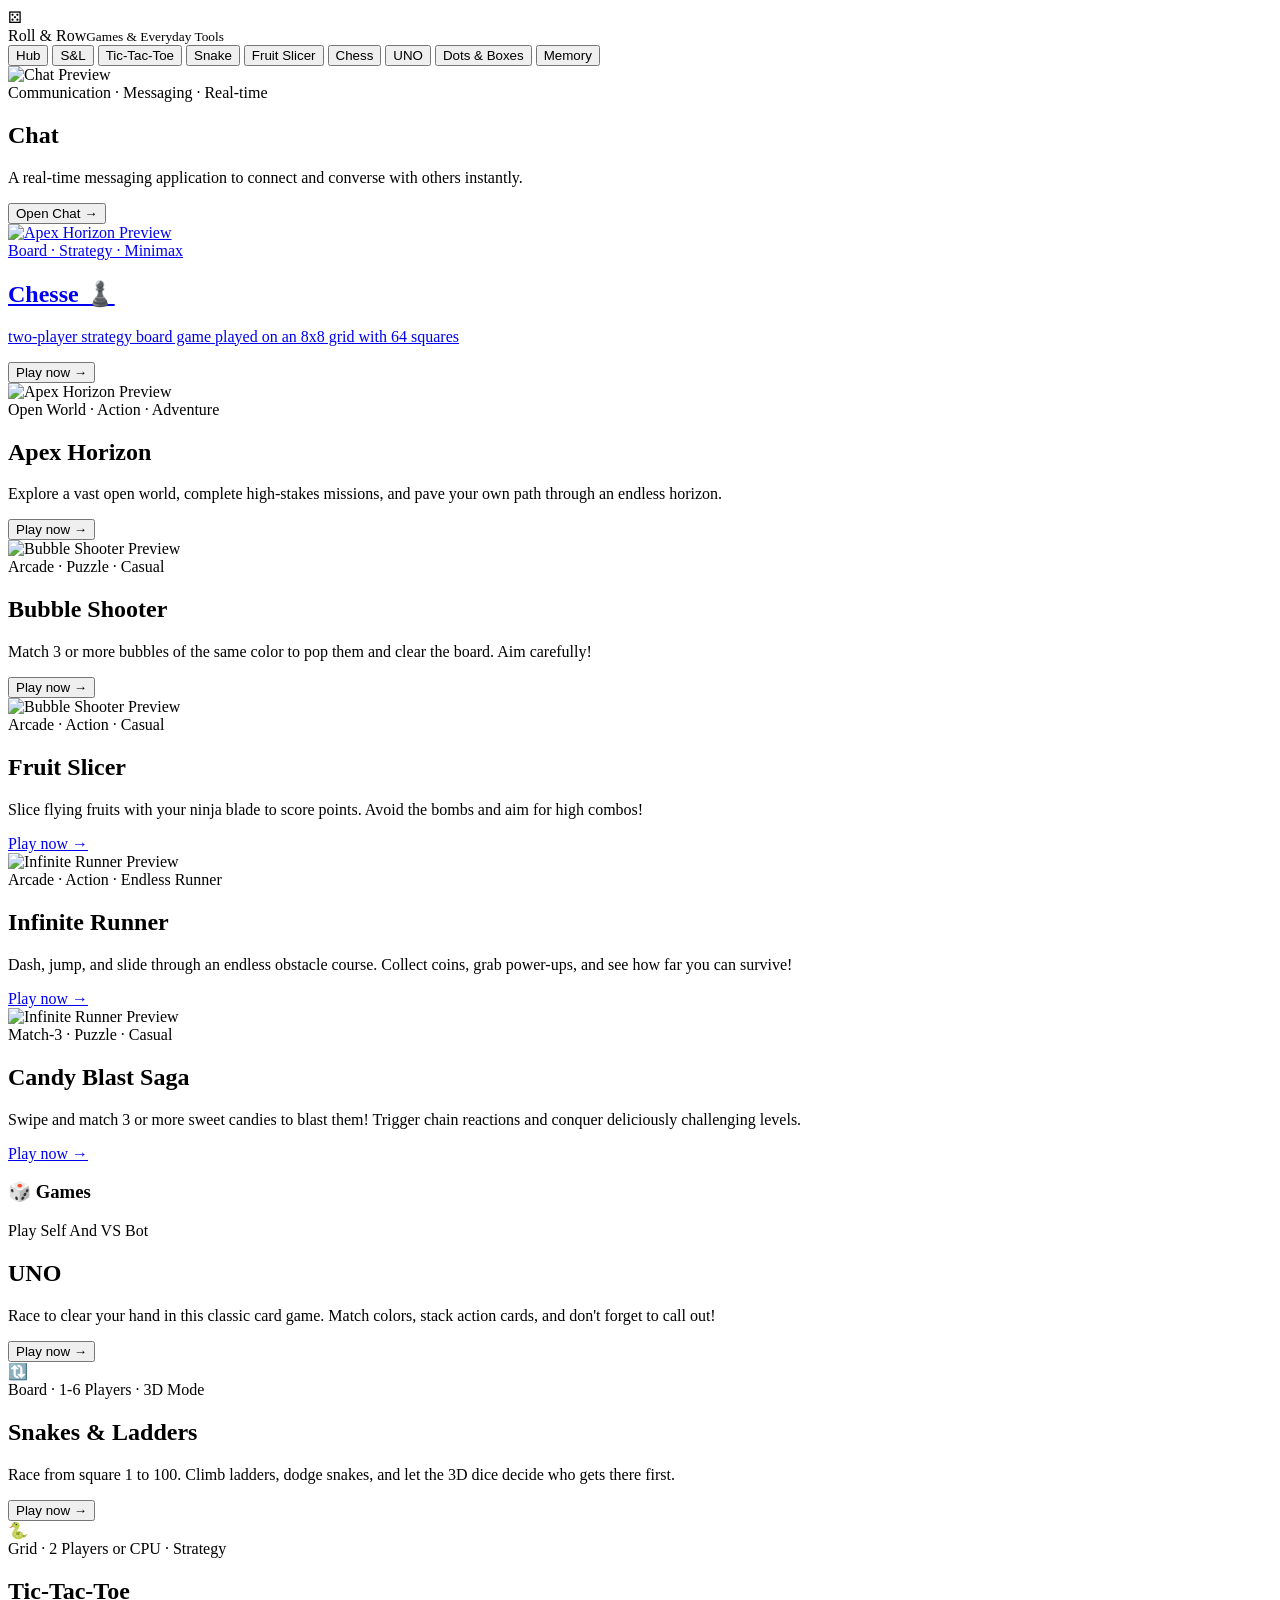
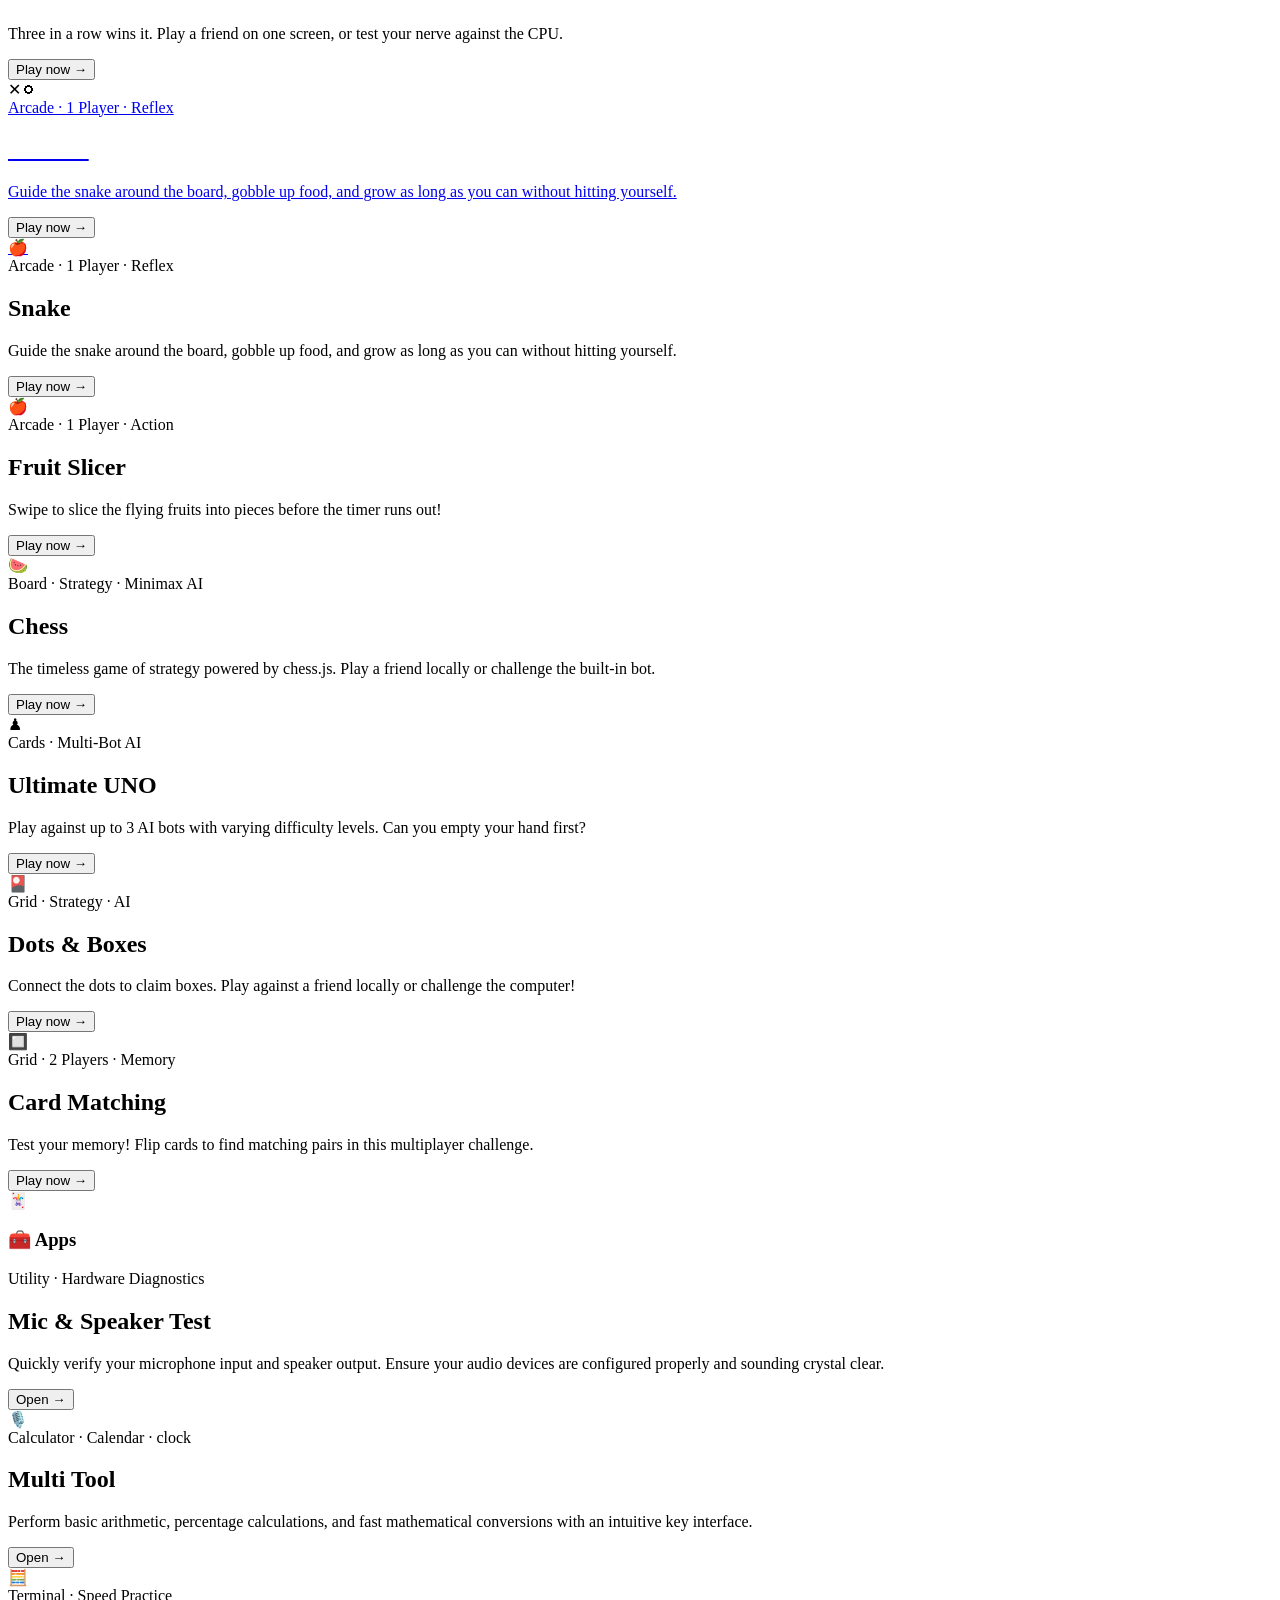
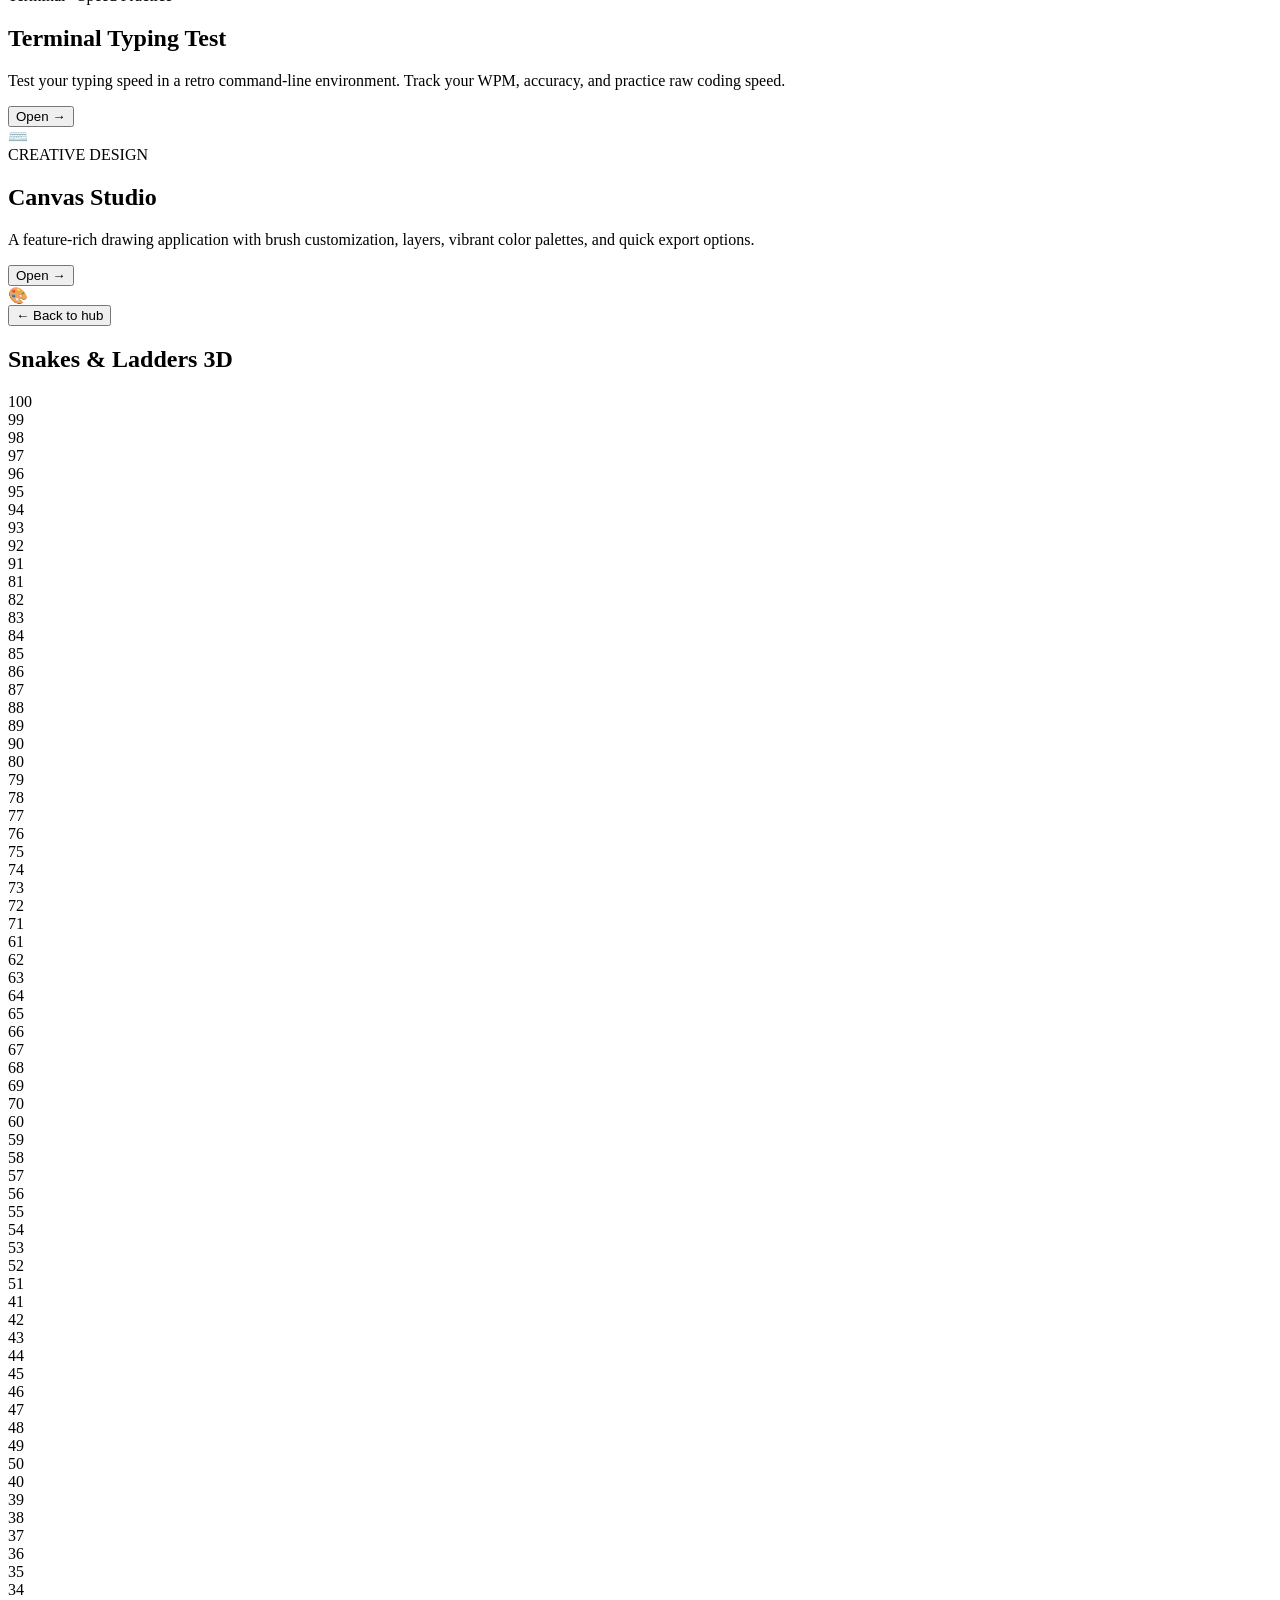
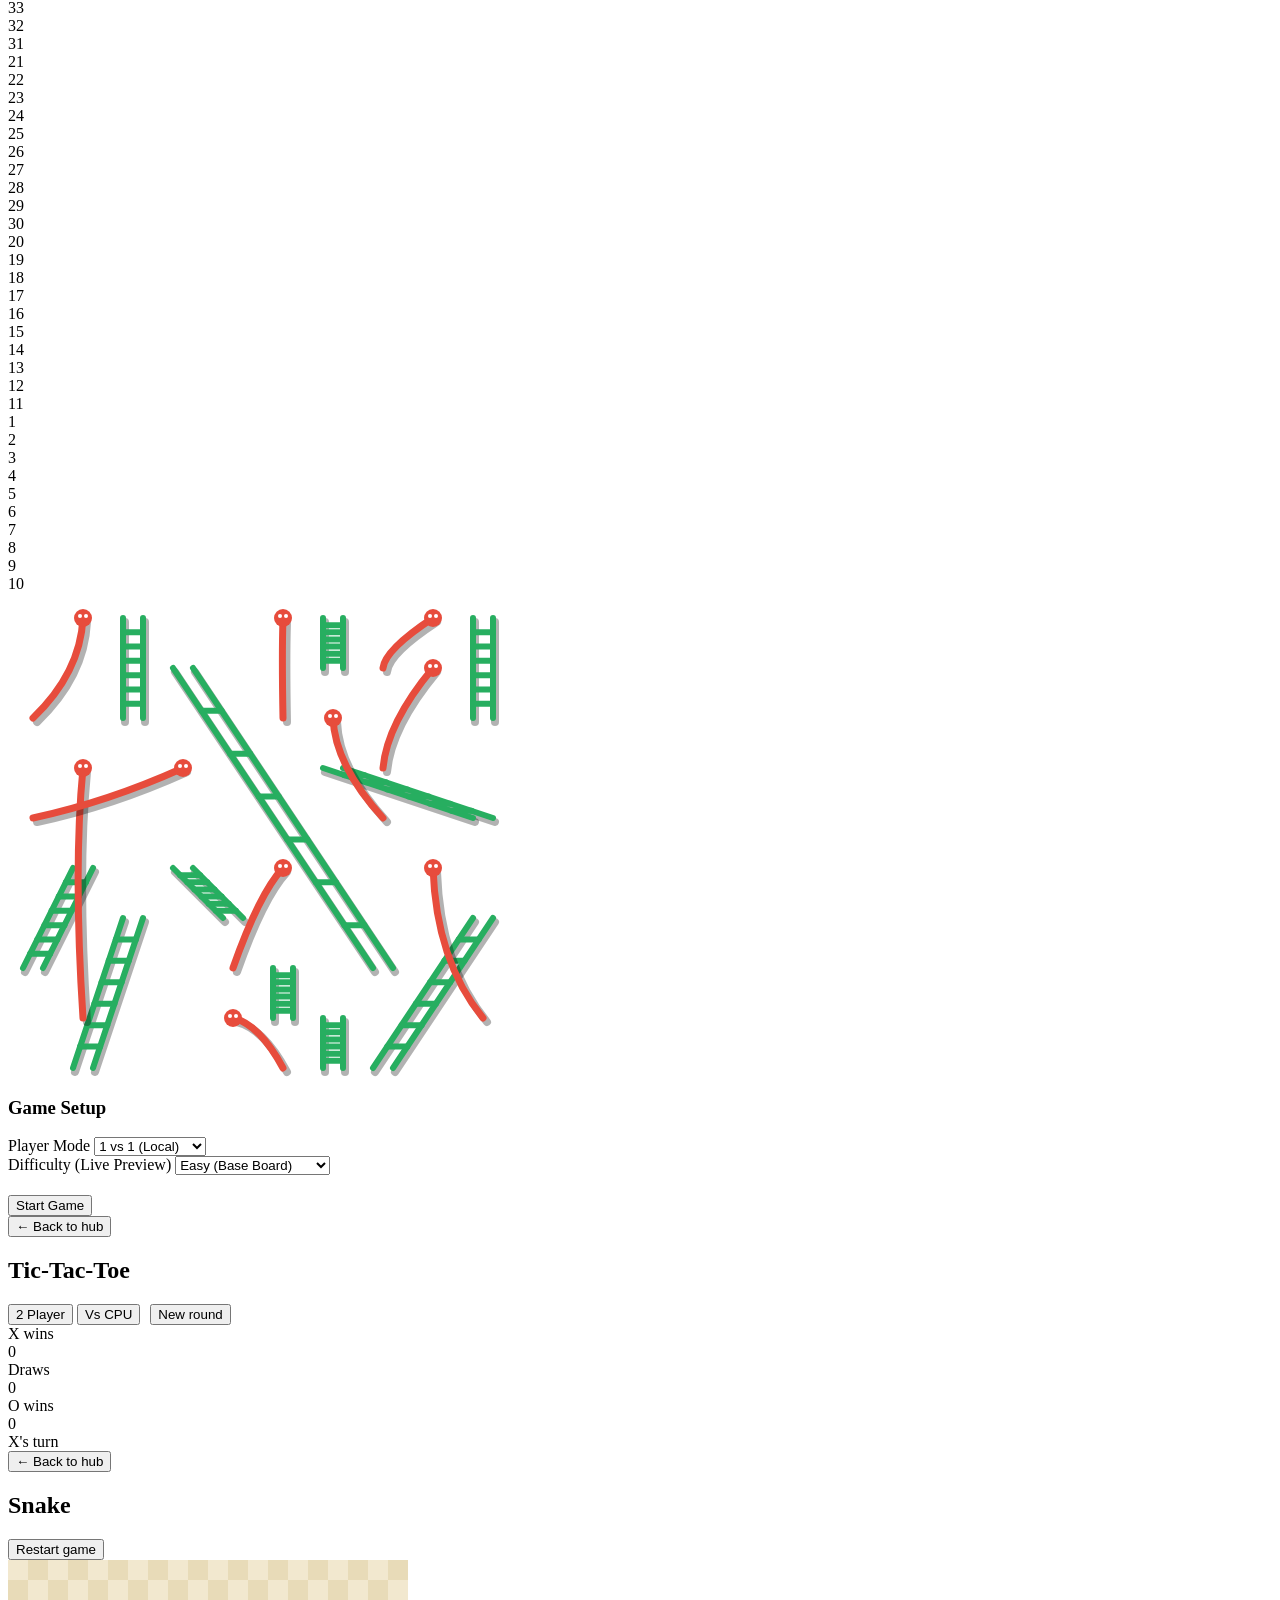
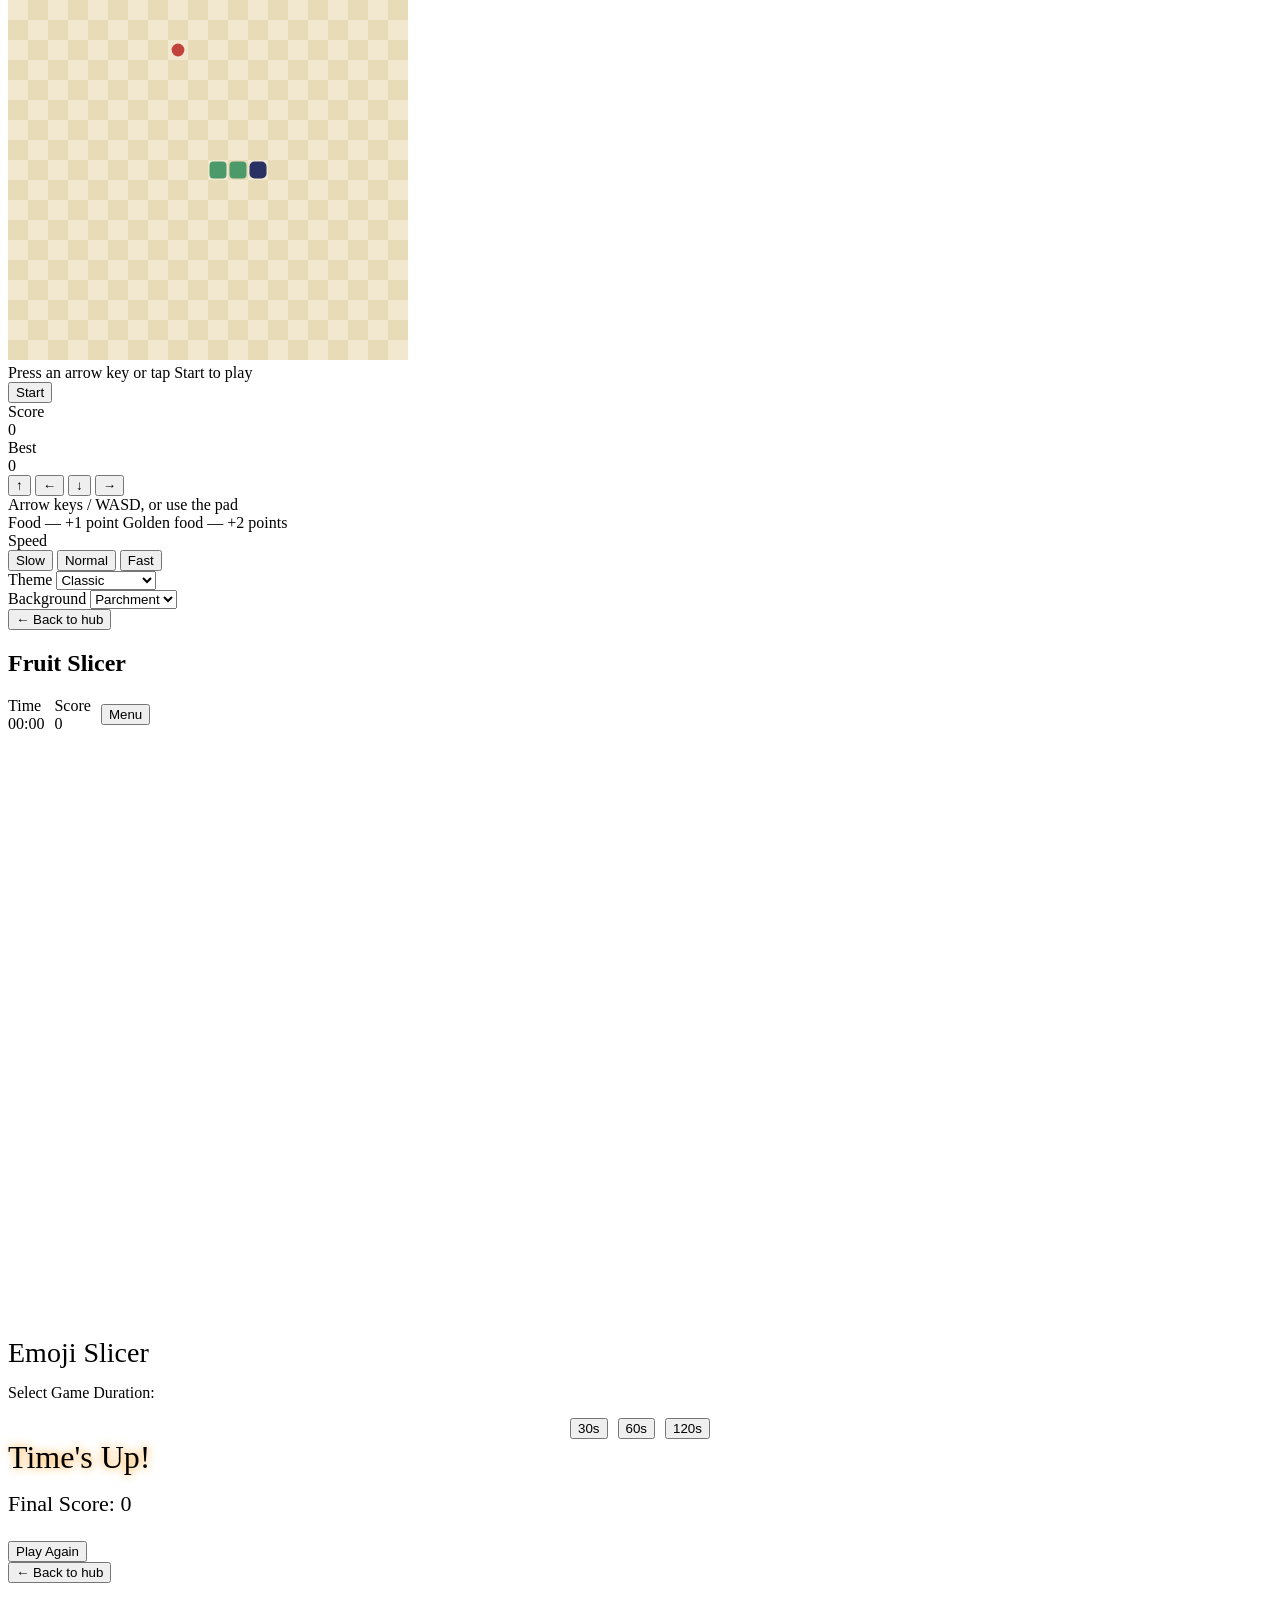
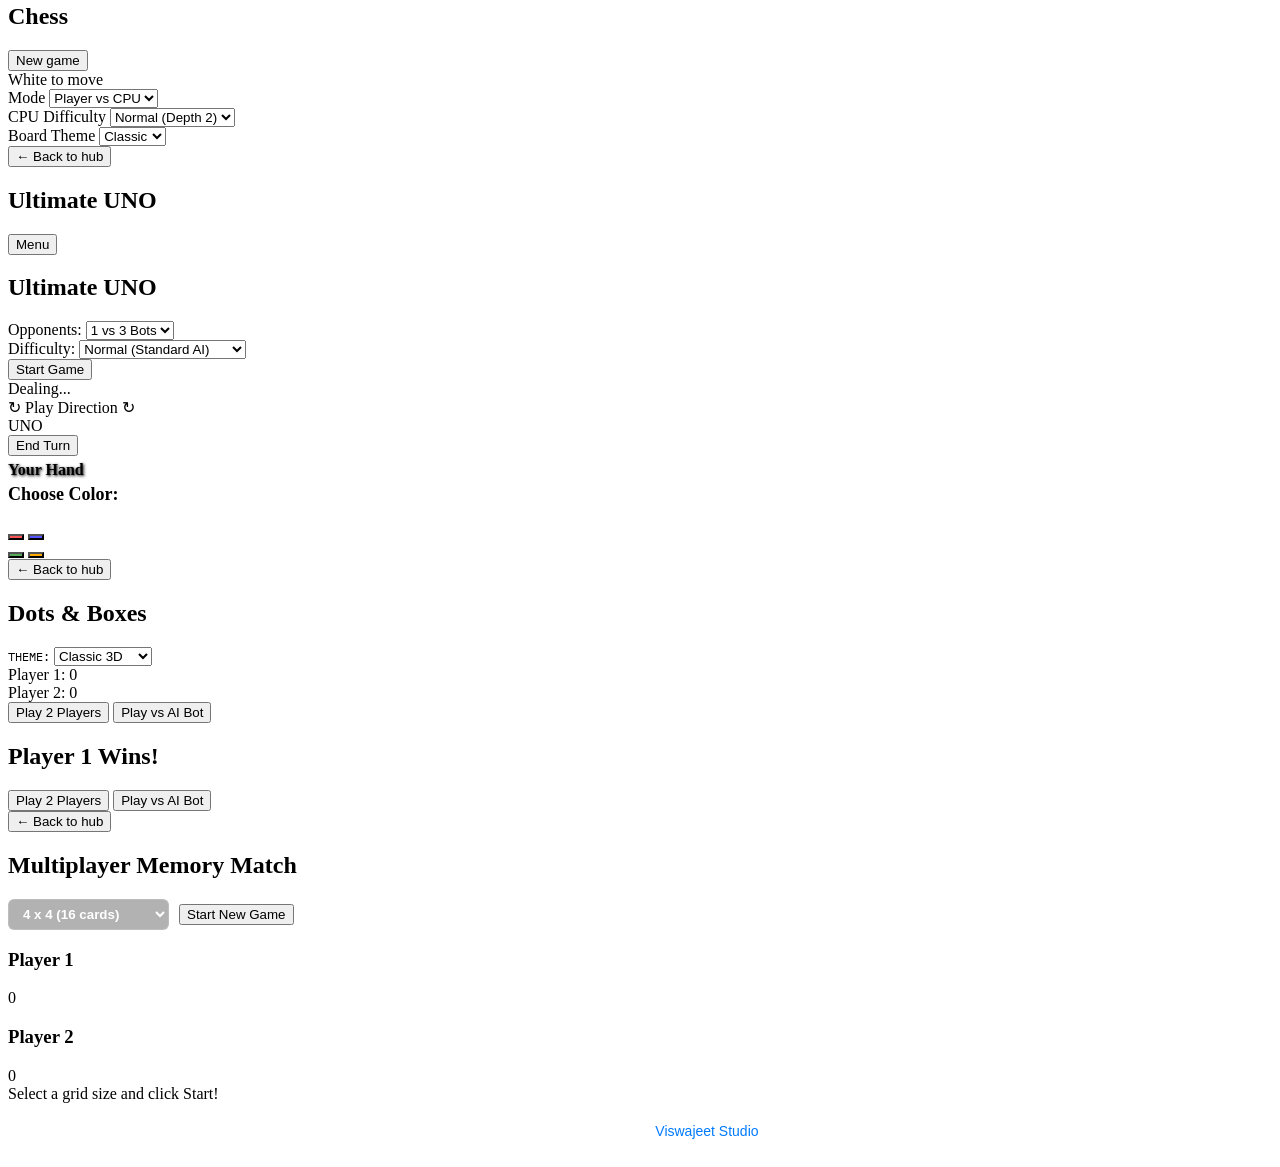
==== index.html @ ea757417 "Update index.html" ====
<!DOCTYPE html>
<html lang="en">
<head>
    <meta charset="UTF-8">
    <meta name="viewport" content="width=device-width, initial-scale=1.0">
    <title>Roll & Row Game Hub</title>
    <link rel="icon" type="image/x-icon" href="/images/gamehublogo.ico">
<link rel="preconnect" href="https://fonts.googleapis.com">
<link href="https://fonts.googleapis.com/css2?family=Baloo+2:wght@500;600;700;800&family=Inter:wght@400;500;600&family=IBM+Plex+Mono:wght@500;600&display=swap" rel="stylesheet">
<!-- chess.js for flawless move validation -->
<script src="https://cdnjs.cloudflare.com/ajax/libs/chess.js/0.10.3/chess.min.js"></script>
<link rel="stylesheet" href="hub.css">
</head>
<body>
<div class="shell">
  <header class="top">
    <div class="brand">
      <div class="dice-mark">⚄</div>
      <div class="title">Roll &amp; Row<small>Games &amp; Everyday Tools</small></div>
    </div>
    <nav class="tabs" id="mainTabs">
      <button data-view="hub" class="active">Hub</button>
      <button data-view="sl">S&amp;L</button>
      <button data-view="ttt">Tic-Tac-Toe</button>
      <button data-view="snake">Snake</button>
      <button data-view="slicer">Fruit Slicer</button>
      <button data-view="chess">Chess</button>
      <button data-view="uno">UNO</button>
      <button data-view="dots">Dots &amp; Boxes</button>
      <button data-view="memory">Memory</button>
      <span class="tab-divider"></span>
      
    </nav>
  </header>

  <!-- Chat💬  -->
  <div class="game-card">
  <img src="IMG/chat.png" class="card-bg-img" alt="Chat Preview"> 
  <div class="card-content">
    <div class="eyebrow">Communication · Messaging · Real-time</div>
    <h2>Chat</h2>
    <p>A real-time messaging application to connect and converse with others instantly.</p>
    <a href="chat.html"><button class="play-btn">Open Chat →</button>
  </div>
</div>
    
        <!-- chess♟️ -->   
        <div class="game-card">
  <img src="IMG/chess.png" class="card-bg-img" alt="Apex Horizon Preview"> 
  <div class="card-content">
    <div class="eyebrow">Board · Strategy · Minimax</div>
    <h2>Chesse ♟️</h2>
    <p>two-player strategy board game played on an 8x8 grid with 64 squares</p>
    <a href="chess.html"><button class="play-btn">Play now →</button></a>
  </div>
</div>
        

<!-- Apex Horizon -->   
        <div class="game-card">
  <img src="IMG/apexhorizon.png" class="card-bg-img" alt="Apex Horizon Preview"> 
  <div class="card-content">
    <div class="eyebrow">Open World · Action · Adventure</div>
    <h2>Apex Horizon</h2>
    <p>Explore a vast open world, complete high-stakes missions, and pave your own path through an endless horizon.</p>
    <a href="apexhorizon.html"><button class="play-btn">Play now →</button></a>
  </div>
</div>
        
<!-- Bubble Shooter🫧 -->
<div class="game-card">
 <img src="IMG/bubbleshooter.png" class="card-bg-img" alt="Bubble Shooter Preview"> 
  <div class="card-content">
    <div class="eyebrow">Arcade · Puzzle · Casual</div>
    <h2>Bubble Shooter</h2>
    <p>Match 3 or more bubbles of the same color to pop them and clear the board. Aim carefully!</p>
    <a href="bubbleshooter.html"><button class="play-btn">Play now →</button></a>
  </div>
</div>

        <!-- Fruit Slicer 🍉 -->
<div class="game-card">
    <img src="IMG/fruitslicer.jpg" class="card-bg-img" alt="Bubble Shooter Preview">
    <div class="card-content">
  <div class="eyebrow">Arcade · Action · Casual</div>
  <h2>Fruit Slicer</h2>
   <p>Slice flying fruits with your ninja blade to score points. Avoid the bombs and aim for high combos!</p>
    <a href="fruitslicer.html" class="play-btn">Play now →</a>
  </div>
</div>
        <!-- Infinite Runner 🏃‍➡️ -->
        <div class="game-card">
  <img src="IMG/infiniterunner.png" class="card-bg-img" alt="Infinite Runner Preview">
  <div class="card-content">
    <div class="eyebrow">Arcade · Action · Endless Runner</div>
    <h2>Infinite Runner</h2>
    <p>Dash, jump, and slide through an endless obstacle course. Collect coins, grab power-ups, and see how far you can survive!</p>
    <a href="infiniterunner.html" class="play-btn">Play now →</a>
  </div>
</div>
        
<div class="game-card">
    <img src="IMG/candycrush.png" class="card-bg-img" alt="Infinite Runner Preview">
    <div class="card-content">
  <div class="eyebrow">Match-3 · Puzzle · Casual</div>
  <h2>Candy Blast Saga</h2>
  <p>Swipe and match 3 or more sweet candies to blast them! Trigger chain reactions and conquer deliciously challenging levels.</p>
   <a href="candyblastsaga.html" class="play-btn">Play now →</a>
</div>
</div>


 <!-- UNO -->
  <section class="view active" id="view-hub">
    <h3 class="section-label">🎲 Games</h3>
    <div class="hub-grid">
        <div class="game-card" data-goto="uno">
  <div class="eyebrow">Play Self And VS Bot</div>
  <h2>UNO</h2>
  <p>Race to clear your hand in this classic card game. Match colors, stack action cards, and don't forget to call out!</p>
  <a href="ultimateuno.html">
    <button class="play-btn">Play now →</button>
  </a>
  <div class="card-glyph">🔃</div>
</div>
        
        
        
      <div class="game-card" data-goto="sl">
        <div class="eyebrow">Board · 1-6 Players · 3D Mode</div>
        <h2>Snakes &amp; Ladders</h2>
        <p>Race from square 1 to 100. Climb ladders, dodge snakes, and let the 3D dice decide who gets there first.</p>
        <button class="play-btn">Play now →</button>
        <div class="card-glyph">🐍</div>
      </div>
      <div class="game-card" data-goto="ttt">
        <div class="eyebrow">Grid · 2 Players or CPU · Strategy</div>
        <h2>Tic-Tac-Toe</h2>
        <p>Three in a row wins it. Play a friend on one screen, or test your nerve against the CPU.</p>
        <button class="play-btn">Play now →</button>
        <div class="card-glyph">✕⭘</div>
      </div>
        <div class="game-card">
    <a href="snake.html">
        <div class="eyebrow">Arcade · 1 Player · Reflex</div>
        <h2 style="
    color: white;
">Snake 2</h2>
        <p>Guide the snake around the board, gobble up food, and grow as long as you can without hitting yourself.</p>
        <button class="play-btn">Play now →</button>

        <div class="card-glyph">🍎</div>
            </a>
      </div>
      <div class="game-card" data-goto="snake">
        <div class="eyebrow">Arcade · 1 Player · Reflex</div>
        <h2>Snake</h2>
        <p>Guide the snake around the board, gobble up food, and grow as long as you can without hitting yourself.</p>
        <button class="play-btn">Play now →</button>
        <div class="card-glyph">🍎</div>
      </div>
      <div class="game-card" data-goto="slicer">
        <div class="eyebrow">Arcade · 1 Player · Action</div>
        <h2>Fruit Slicer</h2>
        <p>Swipe to slice the flying fruits into pieces before the timer runs out!</p>
        <button class="play-btn">Play now →</button>
        <div class="card-glyph">🍉</div>
      </div>
      <div class="game-card" data-goto="chess">
        <div class="eyebrow">Board · Strategy · Minimax AI</div>
        <h2>Chess</h2>
        <p>The timeless game of strategy powered by chess.js. Play a friend locally or challenge the built-in bot.</p>
        <button class="play-btn">Play now →</button>
        <div class="card-glyph">♟</div>
      </div>
      <div class="game-card" data-goto="uno">
        <div class="eyebrow">Cards · Multi-Bot AI</div>
        <h2>Ultimate UNO</h2>
        <p>Play against up to 3 AI bots with varying difficulty levels. Can you empty your hand first?</p>
        <button class="play-btn">Play now →</button>
        <div class="card-glyph">🎴</div>
      </div>
      <div class="game-card" data-goto="dots">
        <div class="eyebrow">Grid · Strategy · AI</div>
        <h2>Dots &amp; Boxes</h2>
        <p>Connect the dots to claim boxes. Play against a friend locally or challenge the computer!</p>
        <button class="play-btn">Play now →</button>
        <div class="card-glyph">🔲</div>
      </div>
      <div class="game-card" data-goto="memory">
        <div class="eyebrow">Grid · 2 Players · Memory</div>
        <h2>Card Matching</h2>
        <p>Test your memory! Flip cards to find matching pairs in this multiplayer challenge.</p>
        <button class="play-btn">Play now →</button>
        <div class="card-glyph">🃏</div>
      </div>
    </div>

    <h3 class="section-label">🧰 Apps</h3>
    <div class="hub-grid">

        <div class="game-card app" data-goto="audiotest">
  <div class="eyebrow">Utility · Hardware Diagnostics</div>
  <h2>Mic &amp; Speaker Test</h2>
  <p>Quickly verify your microphone input and speaker output. Ensure your audio devices are configured properly and sounding crystal clear.</p>
  <a href="mic&amp;speakertest.html">
    <button class="play-btn">Open →</button>
  </a>
  <div class="card-glyph">🎙️</div>
</div>

        <!-- Calculator -->
<div class="game-card app" data-goto="calculator">
  <div class="eyebrow">Calculator · Calendar · clock </div>
  <h2>Multi Tool</h2>
  <p>Perform basic arithmetic, percentage calculations, and fast mathematical conversions with an intuitive key interface.</p>
  <a href="multitool.html">
    <button class="play-btn">Open →</button>
  </a>
  <div class="card-glyph">🧮</div>
</div>
        
      <div class="game-card app" data-goto="typing">
  <div class="eyebrow">Terminal · Speed Practice</div>
  <h2>Terminal Typing Test</h2>
  <p>Test your typing speed in a retro command-line environment. Track your WPM, accuracy, and practice raw coding speed.</p>
  <a href="terminaltypingtest.html">
    <button class="play-btn">Open →</button>
  </a>
  <div class="card-glyph">⌨️</div>
</div>
        
        <div class="game-card app" data-goto="calc">
        <div class="eyebrow">CREATIVE DESIGN</div>
        <h2>Canvas Studio</h2>
        <p>A feature-rich drawing application with brush customization, layers, vibrant color palettes, and quick export options.</p>
        <a href="CanvasStudio.html">
<button class="play-btn">Open →</button>
</a>
        <div class="card-glyph">🎨</div>
      </div>
    </div>
  </section>

  <!-- SNAKES & LADDERS 3D -->
  <section class="view" id="view-sl" data-sl-theme="classic">
    <button class="back-link" data-goto="hub">← Back to hub</button>
    <div class="panel">
      <div class="panel-head">
        <h2>Snakes &amp; Ladders 3D</h2>
      </div>
      
      <div class="sl3d-container">
        <!-- Game Board (Always Visible) -->
        <div id="sl3d-board-wrapper">
            <div id="sl3d-grid"></div>
            <canvas id="sl3d-overlay" width="500" height="500"></canvas>
            <div id="sl3d-tokens-layer"></div>
        </div>

        <!-- Dynamic Side Panel -->
        <div class="sl3d-panel">
            
            <!-- SETUP MENU -->
            <div id="sl3d-setup-menu">
                <h3 style="margin-top:0;">Game Setup</h3>
                <div class="sl3d-form-group">
                    <label>Player Mode</label>
                    <select id="sl3d-mode-select">
                        <option value="1v1">1 vs 1 (Local)</option>
                        <option value="3p">3 Players</option>
                        <option value="4p">4 Players</option>
                        <option value="5p">5 Players</option>
                        <option value="6p">6 Players</option>
                        <option value="1vBot">1 Player vs Bot</option>
                        <option value="botvbot">Bot vs Bot</option>
                    </select>
                </div>
                <div class="sl3d-form-group">
                    <label>Difficulty (Live Preview)</label>
                    <select id="sl3d-diff-select" onchange="sl3d_previewDifficulty()">
                        <option value="easy">Easy (Base Board)</option>
                        <option value="normal">Normal (+3 Snakes)</option>
                        <option value="hard">Hard (+6 Snakes)</option>
                        <option value="extreme">Extreme (+10 Snakes)</option>
                    </select>
                </div>
                <button class="sl3d-btn" onclick="sl3d_startGame()" style="margin-top: 20px;">Start Game</button>
            </div>

            <!-- PLAY CONTROLS (Hidden initially) -->
            <div id="sl3d-play-controls" style="display: none; flex-direction: column; height: 100%;">
                
                <div class="sl3d-form-group" style="margin-bottom: 20px;">
                    <label>Active Theme</label>
                    <select id="sl3d-theme-select" onchange="sl3d_changeTheme()">
                        <option value="classic">Classic</option>
                        <option value="dark">Dark Mode</option>
                        <option value="forest">Forest</option>
                    </select>
                </div>

                <div id="sl3d-status-panel">
                    <strong>Turn:</strong> <span id="sl3d-current-player-name">Player 1</span>
                </div>
                
                <div id="sl3d-dice-container">
                    <div class="sl3d-scene">
                        <div class="sl3d-cube" id="sl3d-dice">
                            <div class="sl3d-cube__face sl3d-cube__face--1"><span class="sl3d-dot"></span></div>
                            <div class="sl3d-cube__face sl3d-cube__face--2"><span class="sl3d-dot"></span><span class="sl3d-dot"></span></div>
                            <div class="sl3d-cube__face sl3d-cube__face--3"><span class="sl3d-dot"></span><span class="sl3d-dot"></span><span class="sl3d-dot"></span></div>
                            <div class="sl3d-cube__face sl3d-cube__face--4"><span class="sl3d-dot"></span><span class="sl3d-dot"></span><span class="sl3d-dot"></span><span class="sl3d-dot"></span></div>
                            <div class="sl3d-cube__face sl3d-cube__face--5"><span class="sl3d-dot"></span><span class="sl3d-dot"></span><span class="sl3d-dot"></span><span class="sl3d-dot"></span><span class="sl3d-dot"></span></div>
                            <div class="sl3d-cube__face sl3d-cube__face--6"><span class="sl3d-dot"></span><span class="sl3d-dot"></span><span class="sl3d-dot"></span><span class="sl3d-dot"></span><span class="sl3d-dot"></span><span class="sl3d-dot"></span></div>
                        </div>
                    </div>
                    <button class="sl3d-btn" id="sl3d-roll-btn" onclick="sl3d_playerRoll()">Roll Dice</button>
                </div>

                <div id="sl3d-action-text"></div>
                
                <div style="flex: 1;"></div>
                
                <button onclick="sl3d_resetToMenu()" class="sl3d-btn sl3d-danger-btn">End Game</button>
            </div>

        </div>
      </div>
    </div>
  </section>

  <!-- TIC TAC TOE -->
  <section class="view" id="view-ttt">
    <button class="back-link" data-goto="hub">← Back to hub</button>
    <div class="panel">
      <div class="panel-head">
        <h2>Tic-Tac-Toe</h2>
        <div style="display:flex; gap:10px; align-items:center;">
          <div class="mode-select" id="tttMode">
            <button data-mode="pvp" class="active">2 Player</button>
            <button data-mode="cpu">Vs CPU</button>
          </div>
          <button class="reset-btn" id="tttReset">New round</button>
        </div>
      </div>
      <div class="ttt-layout">
        <div class="scoreboard">
          <div class="score-chip x"><div class="lbl">X wins</div><div class="val" id="scoreX">0</div></div>
          <div class="score-chip d"><div class="lbl">Draws</div><div class="val" id="scoreD">0</div></div>
          <div class="score-chip o"><div class="lbl">O wins</div><div class="val" id="scoreO">0</div></div>
        </div>
        <div id="tttBoard"></div>
        <div class="ttt-status" id="tttStatus">X's turn</div>
      </div>
    </div>
  </section>

  <!-- SNAKE -->
  <section class="view" id="view-snake">
    <button class="back-link" data-goto="hub">← Back to hub</button>
    <div class="panel">
      <div class="panel-head">
        <h2>Snake</h2>
        <button class="reset-btn" id="snakeReset">Restart game</button>
      </div>
      <div class="snake-layout">
        <div class="board-wrap snake-board-wrap">
          <canvas id="snakeCanvas" width="400" height="400"></canvas>
          <div class="snake-overlay" id="snakeOverlay">
            <div class="snake-overlay-msg" id="snakeOverlayMsg">Press an arrow key or tap Start to play</div>
            <button class="roll-btn snake-start-btn" id="snakeStart">Start</button>
          </div>
        </div>
        <div class="side-panel">
          <div class="player-card turn">
            <div class="name"><span class="dot" style="background:var(--green)"></span>Score</div>
            <div class="pos" id="snakeScore">0</div>
          </div>
          <div class="player-card">
            <div class="name"><span class="dot" style="background:var(--gold)"></span>Best</div>
            <div class="pos" id="snakeBest">0</div>
          </div>
          <div class="dice-zone snake-controls">
            <div class="snake-dpad" id="snakeDpad">
              <button data-dir="up" class="dpad-btn dpad-up">↑</button>
              <button data-dir="left" class="dpad-btn dpad-left">←</button>
              <button data-dir="down" class="dpad-btn dpad-down">↓</button>
              <button data-dir="right" class="dpad-btn dpad-right">→</button>
            </div>
            <div class="sl-msg" id="snakeMsg">Arrow keys / WASD, or use the pad</div>
          </div>
          <div class="dice-zone">
            <div class="food-legend">
              <span><i style="background:#C1443C"></i>Food — +1 point</span>
              <span><i style="background:#E8B44D"></i>Golden food — +2 points</span>
            </div>
          </div>
          <div class="dice-zone snake-settings">
            <div class="settings-row">
              <label>Speed</label>
              <div class="mode-select" id="snakeSpeedMode">
                <button data-speed="slow">Slow</button>
                <button data-speed="normal" class="active">Normal</button>
                <button data-speed="fast">Fast</button>
              </div>
            </div>
            <div class="settings-row">
              <label>Theme</label>
              <select id="snakeThemeSelect">
                <option value="0">Classic</option>
                <option value="1">Sunset</option>
                <option value="2">Ocean</option>
                <option value="3">Neon</option>
                <option value="4">Monochrome</option>
              </select>
            </div>
            <div class="settings-row">
              <label>Background</label>
              <select id="snakeBgSelect">
                <option value="0">Parchment</option>
                <option value="1">Midnight</option>
                <option value="2">Forest</option>
                <option value="3">Sand</option>
                <option value="4">Slate</option>
              </select>
            </div>
          </div>
        </div>
      </div>
    </div>
  </section>

  <!-- FRUIT SLICER -->
  <section class="view" id="view-slicer">
    <button class="back-link" data-goto="hub">← Back to hub</button>
    <div class="panel">
      <div class="panel-head">
        <h2>Fruit Slicer</h2>
        <div style="display:flex; gap:10px; align-items:center;">
          <div class="score-chip x"><div class="lbl">Time</div><div class="val" id="fsTimeUI" style="color:var(--cream);">00:00</div></div>
          <div class="score-chip x"><div class="lbl">Score</div><div class="val" id="fsScoreUI">0</div></div>
          <button class="reset-btn" id="slicerResetBtn">Menu</button>
        </div>
      </div>
      <div class="slicer-wrap">
        <canvas id="slicerCanvas"></canvas>
        
        <!-- Start Screen -->
        <div class="snake-overlay" id="slicerStartScreen">
          <div class="snake-overlay-msg" style="margin-bottom:15px; font-size:28px;">Emoji Slicer</div>
          <div class="snake-overlay-msg" style="font-size:16px;">Select Game Duration:</div>
          <div style="display:flex; flex-wrap:wrap; gap:10px; justify-content:center; margin-top:16px;">
            <button class="roll-btn snake-start-btn" onclick="fsStartGame(30)">30s</button>
            <button class="roll-btn snake-start-btn" onclick="fsStartGame(60)">60s</button>
            <button class="roll-btn snake-start-btn" onclick="fsStartGame(120)">120s</button>
          </div>
        </div>

        <!-- Game Over Screen -->
        <div class="snake-overlay hidden" id="slicerGameOverScreen">
          <div class="snake-overlay-msg" style="margin-bottom:15px; font-size:32px; text-shadow:0px 0px 10px #ff9500;">Time's Up!</div>
          <div class="snake-overlay-msg" style="font-size:22px;">Final Score: <span id="fsFinalScore" style="color:var(--gold);">0</span></div>
          <button class="roll-btn snake-start-btn" style="margin-top:24px;" onclick="fsShowStartMenu()">Play Again</button>
        </div>

      </div>
    </div>
  </section>

  <!-- CHESS -->
  <section class="view" id="view-chess" data-theme="classic">
    <button class="back-link" data-goto="hub">← Back to hub</button>
    <div class="panel">
      <div class="panel-head">
        <h2>Chess</h2>
        <button class="reset-btn" id="chessResetBtn">New game</button>
      </div>
      <div class="chess-layout">
        <div class="board-wrap">
          <div id="chessBoard"></div>
        </div>
        <div class="side-panel">
          <div class="player-card turn" id="chessStatusCard">
            <div class="name" id="chessStatusText">White to move</div>
          </div>
          
          <div class="dice-zone snake-settings">
            <div class="settings-row">
              <label>Mode</label>
              <select id="chessModeSelect">
                <option value="bot">Player vs CPU</option>
                <option value="1v1">2 Player</option>
              </select>
            </div>
            <div class="settings-row" id="chessDiffRow">
              <label>CPU Difficulty</label>
              <select id="chessDiffSelect">
                <option value="1">Easy (Depth 1)</option>
                <option value="2" selected>Normal (Depth 2)</option>
                <option value="3">Hard (Depth 3)</option>
              </select>
            </div>
            <div class="settings-row">
              <label>Board Theme</label>
              <select id="chessThemeSelect">
                <option value="classic">Classic</option>
                <option value="dark">Dark</option>
                <option value="old">Vintage</option>
              </select>
            </div>
          </div>
        </div>
      </div>
    </div>
  </section>

  <!-- ULTIMATE UNO -->
  <section class="view" id="view-uno">
    <button class="back-link" data-goto="hub">← Back to hub</button>
    <div class="panel">
      <div class="panel-head">
        <h2>Ultimate UNO</h2>
        <button class="reset-btn" onclick="unoShowSetup()">Menu</button>
      </div>
      <div class="uno-wrap">
        
        <!-- Setup Screen -->
        <div id="uno-setup-screen">
          <h1>Ultimate UNO</h1>
          <div class="uno-setup-row">
            <label>Opponents:</label>
            <select id="uno-bot-count">
              <option value="1">1 vs 1</option>
              <option value="2">1 vs 2 Bots</option>
              <option value="3" selected>1 vs 3 Bots</option>
            </select>
          </div>
          <div class="uno-setup-row">
            <label>Difficulty:</label>
            <select id="uno-diff-level">
              <option value="easy">Easy (Random)</option>
              <option value="normal" selected>Normal (Standard AI)</option>
              <option value="hard">Hard (Aggressive AI)</option>
              <option value="ultra">Ultra Hard (Targeting AI)</option>
            </select>
          </div>
          <button class="uno-start-btn" onclick="unoStartGame()">Start Game</button>
        </div>

        <!-- Game Board -->
        <div id="uno-game-board">
          <div id="uno-bots-wrapper"></div>

          <div id="uno-center-stage">
            <div id="uno-status">Dealing...</div>
            <div id="uno-direction-indicator">↻ Play Direction ↻</div>
            <div class="uno-piles">
              <div id="uno-draw-pile" class="uno-card uno-card-back" onclick="unoPlayerDrawAction()">UNO</div>
              <div id="uno-discard-pile"></div>
            </div>
            <button id="uno-pass-btn" onclick="unoEndTurn()">End Turn</button>
          </div>

          <div id="uno-player-area">
            <h3 style="margin:5px 0; text-shadow: 1px 1px 3px black; font-size:16px;">Your Hand</h3>
            <div id="uno-player-hand" class="uno-hand-container"></div>
          </div>
        </div>

        <!-- Color Picker -->
        <div id="uno-color-picker">
          <h3 style="margin-top:0; font-size:18px;">Choose Color:</h3>
          <button class="uno-color-btn" style="background:#ff5555;" onclick="unoPlayerSetColor('red')"></button>
          <button class="uno-color-btn" style="background:#5555ff;" onclick="unoPlayerSetColor('blue')"></button><br>
          <button class="uno-color-btn" style="background:#55aa55;" onclick="unoPlayerSetColor('green')"></button>
          <button class="uno-color-btn" style="background:#ffaa00;" onclick="unoPlayerSetColor('yellow')"></button>
        </div>

      </div>
    </div>
  </section>

  <!-- DOTS AND BOXES -->
  <section class="view" id="view-dots">
    <button class="back-link" data-goto="hub">← Back to hub</button>
    <div class="panel">
      <div class="panel-head">
        <h2>Dots &amp; Boxes</h2>
      </div>
      <div class="dots-app-wrapper" id="dotsWrapper" data-theme="classic">
        
        <div class="dots-theme-selector">
          <label for="dotsThemeSelect" style="font-family:'IBM Plex Mono',monospace; font-size:12px; text-transform:uppercase;">Theme:</label>
          <select id="dotsThemeSelect" onchange="dotsChangeTheme(this.value)">
            <option value="classic">Classic 3D</option>
            <option value="neon">Cyber Neon</option>
            <option value="wood">Rustic Wood</option>
          </select>
        </div>

        <div class="dots-scoreboard">
          <div id="dots-p1-panel" class="dots-player-score active-p1">
            <span id="dots-p1-name">Player 1</span>: <span id="dots-score1">0</span>
          </div>
          <div id="dots-p2-panel" class="dots-player-score">
            <span id="dots-p2-name">Player 2</span>: <span id="dots-score2">0</span>
          </div>
        </div>

        <div class="dots-board-container">
          <div id="dots-board"></div>
        </div>

        <div class="dots-controls">
          <button class="dots-btn" onclick="dotsInitGame(false)">Play 2 Players</button>
          <button class="dots-btn" onclick="dotsInitGame(true)">Play vs AI Bot</button>
        </div>

        <div class="dots-winner-modal" id="dotsWinnerModal">
          <div class="dots-modal-content" id="dotsModalContent">
            <h2 id="dotsWinnerText">Player 1 Wins!</h2>
            <div class="dots-controls" style="margin-top:0;">
              <button class="dots-btn" onclick="dotsInitGame(false)">Play 2 Players</button>
              <button class="dots-btn" onclick="dotsInitGame(true)">Play vs AI Bot</button>
            </div>
          </div>
        </div>

      </div>
    </div>
  </section>

  <!-- CARD MATCHING (MEMORY) -->
  <section class="view" id="view-memory">
    <button class="back-link" data-goto="hub">← Back to hub</button>
    <div class="panel">
      <div class="panel-head">
        <h2>Multiplayer Memory Match</h2>
        <div style="display:flex; gap:10px; align-items:center;">
          <select id="memory-grid-size" style="padding: 6px 10px; border-radius: 6px; background: rgba(0,0,0,0.3); color: white; border: 1px solid rgba(255,255,255,0.15); font-weight: bold; cursor: pointer;">
            <option value="4">4 x 4 (16 cards)</option>
            <option value="6">6 x 6 (36 cards)</option>
            <option value="8">8 x 8 (64 cards)</option>
            <option value="10">10 x 10 (100 cards)</option>
          </select>
          <button class="reset-btn" id="memory-start-btn" onclick="memoryStartGame()">Start New Game</button>
        </div>
      </div>
      <div class="memory-layout">
        <!-- Scoreboard -->
        <div class="memory-scoreboard">
          <div id="memory-p1-panel" class="memory-player-card memory-active-p1">
            <h3 style="color:var(--p1-color);">Player 1</h3>
            <div class="memory-score" id="memory-p1-score">0</div>
          </div>
          <div id="memory-p2-panel" class="memory-player-card">
            <h3 style="color:var(--p2-color);">Player 2</h3>
            <div class="memory-score" id="memory-p2-score">0</div>
          </div>
        </div>

        <div id="memory-status-message">Select a grid size and click Start!</div>

        <!-- Board Container -->
        <div class="memory-game-board" id="memory-game-board"></div>
      </div>
    </div>
  </section>

<footer style="text-align: center; padding: 20px; font-family: sans-serif; color: #ffffff;">
  <p style="margin: 0; font-size: 14px;">
    This code created by © <span style="color: #007bff;">Viswajeet Studio</span> ©
  </p>
</footer>

      
<script>

    // Add this logic to your main navigation click handler
document.querySelectorAll('.nav-btn').forEach(btn => {
  btn.addEventListener('click', (e) => {
    // Hide all sections
    document.querySelectorAll('section').forEach(sec => sec.style.display = 'none');
    
    // Show target section
    const targetId = e.target.getAttribute('data-target');
    document.getElementById(targetId).style.display = 'flex'; // Use flex for CanvasStudio

    // Initialize CanvasStudio only once when its tab is clicked
    if (targetId === 'canvas-studio-section' && !window.app) {
      window.app = new DrawingApp();
    }
  });
});
    
/* ---------------- Navigation ---------------- */
let goto = function(view){
  const views = document.querySelectorAll('.view');
  const tabBtns = document.querySelectorAll('#mainTabs button');
  views.forEach(v=>v.classList.toggle('active', v.id === 'view-'+view));
  tabBtns.forEach(b=>b.classList.toggle('active', b.dataset.view===view));
};

tabBtns = document.querySelectorAll('#mainTabs button');
tabBtns.forEach(b=>b.addEventListener('click', ()=>goto(b.dataset.view)));
document.querySelectorAll('[data-goto]').forEach(el=>{
  el.addEventListener('click', ()=>goto(el.dataset.goto));
});


/* ================= SNAKES & LADDERS 3D ================= */
const sl3d_BASE_LADDERS = { 2: 38, 7: 14, 8: 31, 15: 26, 21: 42, 28: 84, 36: 44, 51: 67, 71: 91, 78: 98, 87: 94 };
const sl3d_BASE_SNAKES = { 16: 6, 46: 25, 49: 11, 62: 19, 64: 60, 74: 53, 89: 68, 92: 88, 95: 75, 99: 80 };
const sl3d_EXTRA_SNAKES = {
    normal: { 33: 8, 55: 22, 97: 76 },
    hard: { 33: 8, 55: 22, 97: 76, 43: 18, 68: 35, 83: 59 },
    extreme: { 33: 8, 55: 22, 97: 76, 43: 18, 68: 35, 83: 59, 24: 3, 39: 17, 79: 45, 94: 61 }
};
const sl3d_COLORS = ['#3498db', '#e74c3c', '#2ecc71', '#f1c40f', '#9b59b6', '#e67e22'];

let sl3d_ladders = { ...sl3d_BASE_LADDERS };
let sl3d_snakes = { ...sl3d_BASE_SNAKES };
let sl3d_players = [];
let sl3d_currentPlayerIndex = 0;
let sl3d_isRolling = false;
let sl3d_gameOver = false;
let sl3d_currentDiceRot = { x: -15, y: 15 };

function sl3d_changeTheme() {
    const theme = document.getElementById('sl3d-theme-select').value;
    document.getElementById('view-sl').setAttribute('data-sl-theme', theme);
    sl3d_drawCanvas(); 
}

function sl3d_previewDifficulty() {
    const diff = document.getElementById('sl3d-diff-select').value;
    sl3d_snakes = { ...sl3d_BASE_SNAKES };
    if (diff !== 'easy') {
        Object.assign(sl3d_snakes, sl3d_EXTRA_SNAKES[diff]);
    }
    sl3d_drawCanvas();
}

function sl3d_setActionText(msg, color) {
    const actionEl = document.getElementById('sl3d-action-text');
    actionEl.innerHTML = `<span style="color:${color}">${msg}</span>`;
}

function sl3d_resetToMenu() {
    document.getElementById('sl3d-setup-menu').style.display = 'block';
    document.getElementById('sl3d-play-controls').style.display = 'none';
    sl3d_players = [];
    sl3d_updateTokens();
    sl3d_setActionText('', '#333');
    sl3d_gameOver = true;
}

function sl3d_startGame() {
    const mode = document.getElementById('sl3d-mode-select').value;
    sl3d_previewDifficulty();

    sl3d_players = [];
    let numPlayers = 2;
    let isBotSetup = [];
    
    switch(mode) {
        case '1v1': numPlayers = 2; isBotSetup = [false, false]; break;
        case '3p': numPlayers = 3; isBotSetup = [false, false, false]; break;
        case '4p': numPlayers = 4; isBotSetup = [false, false, false, false]; break;
        case '5p': numPlayers = 5; isBotSetup = [false, false, false, false, false]; break;
        case '6p': numPlayers = 6; isBotSetup = [false, false, false, false, false, false]; break;
        case '1vBot': numPlayers = 2; isBotSetup = [false, true]; break;
        case 'botvbot': numPlayers = 2; isBotSetup = [true, true]; break;
    }

    for (let i = 0; i < numPlayers; i++) {
        sl3d_players.push({
            id: i,
            name: isBotSetup[i] ? `Bot ${i+1}` : `Player ${i+1}`,
            color: sl3d_COLORS[i],
            pos: 1,
            isBot: isBotSetup[i]
        });
    }

    sl3d_currentPlayerIndex = 0;
    sl3d_gameOver = false;
    
    sl3d_updateTokens();
    
    document.getElementById('sl3d-setup-menu').style.display = 'none';
    document.getElementById('sl3d-play-controls').style.display = 'flex';
    sl3d_setActionText('Game Started!', 'inherit');
    
    const cube = document.getElementById('sl3d-dice');
    sl3d_currentDiceRot = { x: -15, y: 15 };
    cube.style.transform = `translateZ(-40px) rotateX(${sl3d_currentDiceRot.x}deg) rotateY(${sl3d_currentDiceRot.y}deg)`;

    sl3d_updateTurnUI();
}

function sl3d_buildGrid() {
    const grid = document.getElementById('sl3d-grid');
    grid.innerHTML = '';
    for (let row = 9; row >= 0; row--) {
        for (let col = 0; col <= 9; col++) {
            const cell = document.createElement('div');
            cell.className = 'sl3d-cell';
            const num = row * 10 + (row % 2 === 0 ? col + 1 : 10 - col);
            cell.innerText = num;
            cell.id = `sl3d-cell-${num}`;
            if ((row + col) % 2 === 0) cell.classList.add('light-cell');
            else cell.classList.add('dark-cell');
            grid.appendChild(cell);
        }
    }
}

function sl3d_getCoordinates(num) {
    if(num < 1) num = 1;
    if(num > 100) num = 100;
    const zeroIndex = num - 1;
    const row = Math.floor(zeroIndex / 10);
    let col = zeroIndex % 10;
    if (row % 2 !== 0) col = 9 - col;
    const uiRow = 9 - row; 
    return {
        x: col * 50 + 25,
        y: uiRow * 50 + 25
    };
}

function sl3d_drawCanvas() {
    const canvas = document.getElementById('sl3d-overlay');
    const ctx = canvas.getContext('2d');
    ctx.clearRect(0, 0, canvas.width, canvas.height);
    
    const viewSl = document.getElementById('view-sl');
    const computed = getComputedStyle(viewSl);
    const ladderColor = computed.getPropertyValue('--sl-ladder-color').trim() || '#27ae60';
    const snakeColor = computed.getPropertyValue('--sl-snake-color').trim() || '#e74c3c';

    ctx.lineCap = 'round';
    for (let [start, end] of Object.entries(sl3d_ladders)) {
        const p1 = sl3d_getCoordinates(parseInt(start));
        const p2 = sl3d_getCoordinates(end);
        
        ctx.lineWidth = 8;
        ctx.strokeStyle = 'rgba(0,0,0,0.3)';
        ctx.beginPath(); ctx.moveTo(p1.x - 8, p1.y + 4); ctx.lineTo(p2.x - 8, p2.y + 4); ctx.stroke();
        ctx.beginPath(); ctx.moveTo(p1.x + 12, p1.y + 4); ctx.lineTo(p2.x + 12, p2.y + 4); ctx.stroke();
        
        ctx.lineWidth = 6;
        ctx.strokeStyle = ladderColor;
        ctx.beginPath(); ctx.moveTo(p1.x - 10, p1.y); ctx.lineTo(p2.x - 10, p2.y); ctx.stroke();
        ctx.beginPath(); ctx.moveTo(p1.x + 10, p1.y); ctx.lineTo(p2.x + 10, p2.y); ctx.stroke();
        
        const steps = 6;
        for(let i=1; i<=steps; i++) {
            const rx = p1.x + (p2.x - p1.x) * (i / (steps+1));
            const ry = p1.y + (p2.y - p1.y) * (i / (steps+1));
            ctx.beginPath();
            ctx.moveTo(rx - 10, ry);
            ctx.lineTo(rx + 10, ry);
            ctx.stroke();
        }
    }

    for (let [start, end] of Object.entries(sl3d_snakes)) {
        const p1 = sl3d_getCoordinates(parseInt(start));
        const p2 = sl3d_getCoordinates(end);
        
        const midX = (p1.x + p2.x) / 2 + (Math.random() * 50 - 25);
        const midY = (p1.y + p2.y) / 2 + (Math.random() * 50 - 25);
        
        ctx.lineWidth = 8;
        ctx.strokeStyle = 'rgba(0,0,0,0.3)';
        ctx.beginPath();
        ctx.moveTo(p1.x+4, p1.y+4);
        ctx.quadraticCurveTo(midX+4, midY+4, p2.x+4, p2.y+4);
        ctx.stroke();

        ctx.lineWidth = 7;
        ctx.strokeStyle = snakeColor;
        ctx.beginPath();
        ctx.moveTo(p1.x, p1.y);
        ctx.quadraticCurveTo(midX, midY, p2.x, p2.y);
        ctx.stroke();
        
        ctx.beginPath();
        ctx.arc(p1.x, p1.y, 9, 0, Math.PI * 2);
        ctx.fillStyle = snakeColor;
        ctx.fill();
        
        ctx.fillStyle = "white";
        ctx.beginPath(); ctx.arc(p1.x-3, p1.y-2, 2, 0, Math.PI*2); ctx.fill();
        ctx.beginPath(); ctx.arc(p1.x+3, p1.y-2, 2, 0, Math.PI*2); ctx.fill();
    }
}

function sl3d_updateTokens() {
    const layer = document.getElementById('sl3d-tokens-layer');
    layer.innerHTML = '';
    const posMap = {};
    sl3d_players.forEach(p => {
        if(!posMap[p.pos]) posMap[p.pos] = [];
        posMap[p.pos].push(p);
    });

    sl3d_players.forEach(p => {
        const token = document.createElement('div');
        token.className = 'sl3d-player-token';
        token.style.backgroundColor = p.color;
        const coords = sl3d_getCoordinates(p.pos);
        
        const sameCellPlayers = posMap[p.pos];
        let offsetX = 0, offsetY = 0;
        if (sameCellPlayers.length > 1) {
            const idx = sameCellPlayers.indexOf(p);
            const angle = (idx / sameCellPlayers.length) * Math.PI * 2;
            offsetX = Math.cos(angle) * 12;
            offsetY = Math.sin(angle) * 12;
        }

        token.style.left = `${coords.x + offsetX}px`;
        token.style.top = `${coords.y + offsetY}px`;
        layer.appendChild(token);
    });
}

function sl3d_updateTurnUI() {
    if(sl3d_gameOver) return;
    const cp = sl3d_players[sl3d_currentPlayerIndex];
    const span = document.getElementById('sl3d-current-player-name');
    span.innerText = cp.name;
    span.style.color = cp.color;
    
    const btn = document.getElementById('sl3d-roll-btn');
    if (cp.isBot) {
        btn.disabled = true;
        setTimeout(sl3d_playerRoll, 1000);
    } else {
        btn.disabled = false;
    }
}

async function sl3d_playerRoll() {
    if (sl3d_isRolling || sl3d_gameOver) return;
    sl3d_isRolling = true;
    document.getElementById('sl3d-roll-btn').disabled = true;
    sl3d_setActionText('Rolling...', 'inherit');

    const diceEl = document.getElementById('sl3d-dice');
    const roll = Math.floor(Math.random() * 6) + 1;
    let targetX = 0, targetY = 0;
    
    switch(roll) {
        case 1: targetX = 0; targetY = 0; break;
        case 2: targetX = 0; targetY = -180; break;
        case 3: targetX = 0; targetY = -90; break;
        case 4: targetX = 0; targetY = 90; break;
        case 5: targetX = -90; targetY = 0; break;
        case 6: targetX = 90; targetY = 0; break;
    }

    const baseSpinsX = Math.floor(sl3d_currentDiceRot.x / 360) * 360 + 1080;
    const baseSpinsY = Math.floor(sl3d_currentDiceRot.y / 360) * 360 + 1080;
    
    sl3d_currentDiceRot.x = baseSpinsX + targetX;
    sl3d_currentDiceRot.y = baseSpinsY + targetY;
    diceEl.style.transform = `translateZ(-40px) rotateX(${sl3d_currentDiceRot.x}deg) rotateY(${sl3d_currentDiceRot.y}deg)`;

    await new Promise(r => setTimeout(r, 1200)); 

    const cp = sl3d_players[sl3d_currentPlayerIndex];
    sl3d_setActionText(`${cp.name} rolled a ${roll}`, cp.color);
    await sl3d_movePlayer(cp, roll);
}

async function sl3d_movePlayer(player, roll) {
    if (player.pos + roll <= 100) {
        player.pos += roll;
        sl3d_updateTokens();
        await new Promise(r => setTimeout(r, 500)); 

        if (sl3d_ladders[player.pos]) {
            sl3d_setActionText(`${player.name} climbed a ladder!`, 'var(--sl-ladder-color)');
            player.pos = sl3d_ladders[player.pos];
            sl3d_updateTokens();
            await new Promise(r => setTimeout(r, 500));
        } else if (sl3d_snakes[player.pos]) {
            sl3d_setActionText(`Oh no! ${player.name} got bitten!`, 'var(--sl-snake-color)');
            player.pos = sl3d_snakes[player.pos];
            sl3d_updateTokens();
            await new Promise(r => setTimeout(r, 500));
        }

        if (player.pos === 100) {
            sl3d_setActionText(`🎉 ${player.name} WINS! 🎉`, player.color);
            sl3d_gameOver = true;
            document.getElementById('sl3d-current-player-name').innerText = `${player.name} WINS!`;
            document.getElementById('sl3d-roll-btn').disabled = true;
            return;
        }
    } else {
        sl3d_setActionText(`${player.name} needs exactly ${100 - player.pos} to win.`, player.color);
        await new Promise(r => setTimeout(r, 600)); 
    }

    if (roll === 6) {
        sl3d_setActionText(`${player.name} gets another turn!`, player.color);
    } else {
        sl3d_currentPlayerIndex = (sl3d_currentPlayerIndex + 1) % sl3d_players.length;
    }

    sl3d_isRolling = false;
    sl3d_updateTurnUI();
}

sl3d_buildGrid();
sl3d_previewDifficulty();


/* ================= TIC TAC TOE ================= */
const tttBoardEl = document.getElementById('tttBoard');
const tttStatus = document.getElementById('tttStatus');
let tttCells = Array(9).fill(null);
let tttTurn = 'X';
let tttOver = false;
let tttMode = 'pvp';
let scores = {X:0, O:0, D:0};
const wins = [
  [0,1,2],[3,4,5],[6,7,8],
  [0,3,6],[1,4,7],[2,5,8],
  [0,4,8],[2,4,6]
];
function buildTttBoard(){
  tttBoardEl.innerHTML='';
  for(let i=0;i<9;i++){
    const c = document.createElement('div');
    c.className = 'ttt-cell';
    c.dataset.i = i;
    c.addEventListener('click', onTttClick);
    tttBoardEl.appendChild(c);
  }
}
buildTttBoard();
function onTttClick(e){
  const i = +e.currentTarget.dataset.i;
  if(tttOver || tttCells[i]) return;
  if(tttMode==='cpu' && tttTurn==='O') return;
  placeMark(i, tttTurn);
}
function placeMark(i, mark){
  tttCells[i] = mark;
  const cellEl = tttBoardEl.children[i];
  cellEl.textContent = mark;
  cellEl.classList.add(mark.toLowerCase());
  const result = checkWin();
  if(result){
    tttOver = true;
    if(result.win){
      result.line.forEach(idx=>tttBoardEl.children[idx].classList.add('win'));
      scores[result.mark]++;
      tttStatus.textContent = `${result.mark} wins the round!`;
    } else {
      scores.D++;
      tttStatus.textContent = "It's a draw.";
    }
    updateScores();
    return;
  }
  tttTurn = tttTurn==='X' ? 'O' : 'X';
  tttStatus.textContent = `${tttTurn}'s turn`;
  if(tttMode==='cpu' && tttTurn==='O' && !tttOver){
    setTimeout(cpuMove, 450);
  }
}
function checkWin(){
  for(const line of wins){
    const [a,b,c] = line;
    if(tttCells[a] && tttCells[a]===tttCells[b] && tttCells[a]===tttCells[c]){
      return {win:true, mark:tttCells[a], line};
    }
  }
  if(tttCells.every(v=>v)) return {win:false};
  return null;
}
function cpuMove(){
  if(tttOver) return;
  const empty = tttCells.map((v,i)=>v?null:i).filter(v=>v!==null);
  const tryFind = (mark)=>{
    for(const line of wins){
      const vals = line.map(i=>tttCells[i]);
      const marks = vals.filter(v=>v===mark).length;
      const blanks = line.filter(i=>!tttCells[i]);
      if(marks===2 && blanks.length===1) return blanks[0];
    }
    return null;
  };
  let choice = tryFind('O');
  if(choice===null) choice = tryFind('X');
  if(choice===null && !tttCells[4]) choice = 4;
  if(choice===null){
    const corners = [0,2,6,8].filter(i=>!tttCells[i]);
    if(corners.length) choice = corners[Math.floor(Math.random()*corners.length)];
  }
  if(choice===null) choice = empty[Math.floor(Math.random()*empty.length)];
  placeMark(choice, 'O');
}
function updateScores(){
  document.getElementById('scoreX').textContent = scores.X;
  document.getElementById('scoreO').textContent = scores.O;
  document.getElementById('scoreD').textContent = scores.D;
}
document.getElementById('tttReset').addEventListener('click', ()=>{
  tttCells = Array(9).fill(null);
  tttTurn = 'X';
  tttOver = false;
  buildTttBoard();
  tttStatus.textContent = "X's turn";
});
document.getElementById('tttMode').addEventListener('click', (e)=>{
  const btn = e.target.closest('button');
  if(!btn) return;
  document.querySelectorAll('#tttMode button').forEach(b=>b.classList.remove('active'));
  btn.classList.add('active');
  tttMode = btn.dataset.mode;
  tttCells = Array(9).fill(null);
  tttTurn = 'X';
  tttOver = false;
  buildTttBoard();
  tttStatus.textContent = "X's turn";
});

/* ================= SNAKE ================= */
const snakeCanvas = document.getElementById('snakeCanvas');
const sctx = snakeCanvas.getContext('2d');
const SNAKE_SPEEDS = { slow:170, normal:115, fast:65 };
const SNAKE_THEMES = [
  { name:'Classic',  head:'#2a3163', body:'#4C9A6A' },
  { name:'Sunset',   head:'#7a1f18', body:'#E8B44D' },
  { name:'Ocean',    head:'#0b3d5c', body:'#2fb6c4' },
  { name:'Neon',     head:'#ff2fd1', body:'#39ff88' },
  { name:'Monochrome', head:'#101010', body:'#8a8a8a' }
];
const SNAKE_BACKGROUNDS = [
  { name:'Parchment', light:'#F2E8CF', dark:'#e8dbb8' },
  { name:'Midnight',  light:'#232a4d', dark:'#1b2140' },
  { name:'Forest',    light:'#e7f0df', dark:'#cfe0bd' },
  { name:'Sand',      light:'#f5e6c8', dark:'#e0cfa0' },
  { name:'Slate',     light:'#e4e6ea', dark:'#cfd3da' }
];
const FOOD_TYPES = {
  normal: { color:'#C1443C', points:1, chance:0.8 },
  bonus:  { color:'#E8B44D', points:2, chance:0.2 }
};
const GRID = 20;
let CELL = snakeCanvas.width / GRID;
let snakeSpeedKey = 'normal';
let snakeThemeIdx = 0;
let snakeBgIdx = 0;
const snakeOverlay = document.getElementById('snakeOverlay');
const snakeOverlayMsg = document.getElementById('snakeOverlayMsg');
const snakeStartBtn = document.getElementById('snakeStart');
const snakeScoreEl = document.getElementById('snakeScore');
const snakeBestEl = document.getElementById('snakeBest');
const snakeMsg = document.getElementById('snakeMsg');
let snakeBody, snakeDir, snakeNextDir, snakeFood, snakeScore, snakeBest = 0;
let snakeTimer = null, snakeRunning = false, snakeSpeed = SNAKE_SPEEDS.normal;

function snakeResetState(){
  const mid = Math.floor(GRID/2);
  snakeBody = [{x:mid+2,y:mid},{x:mid+1,y:mid},{x:mid,y:mid}];
  snakeDir = {x:1,y:0};
  snakeNextDir = {x:1,y:0};
  snakeScore = 0;
  snakeSpeed = SNAKE_SPEEDS[snakeSpeedKey];
  placeFood();
  snakeScoreEl.textContent = '0';
  drawSnake();
}
function placeFood(){
  let valid = false;
  let pos;
  while(!valid){
    pos = { x: Math.floor(Math.random()*GRID), y: Math.floor(Math.random()*GRID) };
    valid = !snakeBody.some(s=>s.x===pos.x && s.y===pos.y);
  }
  const type = Math.random() < FOOD_TYPES.bonus.chance ? 'bonus' : 'normal';
  snakeFood = { x: pos.x, y: pos.y, type };
}
function drawSnake(){
  sctx.clearRect(0,0,snakeCanvas.width, snakeCanvas.height);
  const bg = SNAKE_BACKGROUNDS[snakeBgIdx];
  const theme = SNAKE_THEMES[snakeThemeIdx];
  for(let y=0;y<GRID;y++){
    for(let x=0;x<GRID;x++){
      sctx.fillStyle = (x+y)%2===0 ? bg.light : bg.dark;
      sctx.fillRect(x*CELL, y*CELL, CELL, CELL);
    }
  }
  const foodInfo = FOOD_TYPES[snakeFood.type];
  sctx.fillStyle = foodInfo.color;
  const fx = snakeFood.x*CELL + CELL/2, fy = snakeFood.y*CELL + CELL/2;
  sctx.beginPath();
  sctx.arc(fx, fy, CELL*(snakeFood.type==='bonus' ? 0.4 : 0.32), 0, Math.PI*2);
  sctx.fill();
  if(snakeFood.type==='bonus'){
    sctx.strokeStyle = 'rgba(0,0,0,.3)';
    sctx.lineWidth = 2;
    sctx.stroke();
  }
  snakeBody.forEach((seg, i)=>{
    sctx.fillStyle = i===0 ? theme.head : theme.body;
    const pad = 1.5;
    const r = i===0 ? 5 : 4;
    roundRect(sctx, seg.x*CELL+pad, seg.y*CELL+pad, CELL-pad*2, CELL-pad*2, r);
    sctx.fill();
  });
}
function roundRect(ctx,x,y,w,h,r){
  ctx.beginPath();
  ctx.moveTo(x+r,y);
  ctx.arcTo(x+w,y,x+w,y+h,r);
  ctx.arcTo(x+w,y+h,x,y+h,r);
  ctx.arcTo(x,y+h,x,y,r);
  ctx.arcTo(x,y,x+w,y,r);
  ctx.closePath();
}
function snakeTick(){
  snakeDir = snakeNextDir;
  const head = {
    x: (snakeBody[0].x + snakeDir.x + GRID) % GRID,
    y: (snakeBody[0].y + snakeDir.y + GRID) % GRID
  };
  if(snakeBody.some(s=>s.x===head.x && s.y===head.y)){
    snakeGameOver();
    return;
  }
  snakeBody.unshift(head);
  if(head.x===snakeFood.x && head.y===snakeFood.y){
    snakeScore += FOOD_TYPES[snakeFood.type].points;
    snakeScoreEl.textContent = snakeScore;
    placeFood();
  } else {
    snakeBody.pop();
  }
  drawSnake();
}
function restartLoop(){
  if(snakeTimer) clearInterval(snakeTimer);
  snakeTimer = setInterval(snakeTick, snakeSpeed);
}
function snakeGameOver(){
  snakeRunning = false;
  clearInterval(snakeTimer);
  snakeTimer = null;
  if(snakeScore > snakeBest){
    snakeBest = snakeScore;
    snakeBestEl.textContent = snakeBest;
  }
  snakeOverlayMsg.textContent = `Game over — score ${snakeScore}. Tap Start to try again.`;
  snakeStartBtn.textContent = 'Play again';
  snakeOverlay.classList.remove('hidden');
  snakeMsg.textContent = 'Arrow keys / WASD, or use the pad';
}
function snakeStart(){
  snakeResetState();
  snakeRunning = true;
  snakeOverlay.classList.add('hidden');
  snakeStartBtn.textContent = 'Start';
  restartLoop();
}
function snakePause(){
  if(snakeTimer){ clearInterval(snakeTimer); snakeTimer = null; }
  snakeRunning = false;
}
function setSnakeDir(dx,dy){
  if(!snakeRunning) return;
  if(snakeBody.length>1 && dx===-snakeDir.x && dy===-snakeDir.y) return;
  if(dx===-snakeNextDir.x && dy===-snakeNextDir.y && (dx!==0||dy!==0) && snakeBody.length>1) return;
  snakeNextDir = {x:dx,y:dy};
}
document.getElementById('snakeSpeedMode').addEventListener('click', (e)=>{
  const btn = e.target.closest('button');
  if(!btn) return;
  document.querySelectorAll('#snakeSpeedMode button').forEach(b=>b.classList.remove('active'));
  btn.classList.add('active');
  snakeSpeedKey = btn.dataset.speed;
  snakeSpeed = SNAKE_SPEEDS[snakeSpeedKey];
  if(snakeRunning) restartLoop();
});
document.getElementById('snakeThemeSelect').addEventListener('change', (e)=>{
  snakeThemeIdx = +e.target.value;
  drawSnake();
});
document.getElementById('snakeBgSelect').addEventListener('change', (e)=>{
  snakeBgIdx = +e.target.value;
  drawSnake();
});
document.addEventListener('keydown', (e)=>{
  const view = document.getElementById('view-snake');
  if(!view.classList.contains('active')) return;
  const key = e.key.toLowerCase();
  if(['arrowup','arrowdown','arrowleft','arrowright','w','a','s','d'].includes(key)) e.preventDefault();
  if(key==='arrowup'||key==='w') setSnakeDir(0,-1);
  else if(key==='arrowdown'||key==='s') setSnakeDir(0,1);
  else if(key==='arrowleft'||key==='a') setSnakeDir(-1,0);
  else if(key==='arrowright'||key==='d') setSnakeDir(1,0);
});
document.getElementById('snakeDpad').addEventListener('click', (e)=>{
  const btn = e.target.closest('.dpad-btn');
  if(!btn) return;
  const dir = btn.dataset.dir;
  if(dir==='up') setSnakeDir(0,-1);
  else if(dir==='down') setSnakeDir(0,1);
  else if(dir==='left') setSnakeDir(-1,0);
  else if(dir==='right') setSnakeDir(1,0);
});
snakeStartBtn.addEventListener('click', snakeStart);
document.getElementById('snakeReset').addEventListener('click', ()=>{
  snakePause();
  snakeResetState();
  snakeOverlay.classList.remove('hidden');
  snakeOverlayMsg.textContent = 'Press an arrow key or tap Start to play';
  snakeStartBtn.textContent = 'Start';
});
snakeResetState();


/* ================= FRUIT SLICER (Time-Based) ================= */
const fsCanvas = document.getElementById('slicerCanvas');
const fsCtx = fsCanvas.getContext('2d');
const fsScoreEl = document.getElementById('fsScoreUI');
const fsTimeEl = document.getElementById('fsTimeUI');
const fsStartMenu = document.getElementById('slicerStartScreen');
const fsGameOverScreen = document.getElementById('slicerGameOverScreen');

fsCanvas.width = 600;
fsCanvas.height = 600;

let fsScore = 0;
let fsFruits = [];
let fsParticles = [];
let fsSliceTrail = [];
let fsIsSlicing = false;
let fsIsPlaying = false; 
let fsAnimFrame = null;
let fsTimerInterval = null;
let fsTimeLeft = 0;

const fsFruitTypes = [
  { emoji: '🍉', color: '#ff3b30' },
  { emoji: '🍊', color: '#ff9500' },
  { emoji: '🍋', color: '#ffcc00' },
  { emoji: '🥝', color: '#4cd964' },
  { emoji: '🍎', color: '#ff3b30' },
  { emoji: '🍏', color: '#4cd964' },
  { emoji: '🍇', color: '#af52de' },
  { emoji: '🍓', color: '#ff3b30' },
  { emoji: '🍈', color: '#baffc9' },
  { emoji: '🍍', color: '#ffcc00' },
  { emoji: '🥭', color: '#ff9500' },
  { emoji: '🍑', color: '#ff9d76' },
  { emoji: '🍒', color: '#cc0000' }
];

class FsFruit {
  constructor() {
    this.radius = Math.random() * 15 + 35;
    this.x = Math.random() * (fsCanvas.width - this.radius * 2) + this.radius;
    this.y = fsCanvas.height + 50; 
    
    this.vx = (Math.random() - 0.5) * 10; 
    this.vy = -(Math.random() * 6 + 18); 
    
    this.angle = 0;
    this.spin = (Math.random() - 0.5) * 0.2; 
    
    const type = fsFruitTypes[Math.floor(Math.random() * fsFruitTypes.length)];
    this.emoji = type.emoji;
    this.color = type.color;
    this.active = true;
  }

  update() {
    this.x += this.vx;
    this.y += this.vy;
    this.vy += 0.25; 
    this.angle += this.spin; 

    if (this.y > fsCanvas.height + 100) {
      this.active = false;
    }
  }

  draw() {
    fsCtx.save();
    fsCtx.translate(this.x, this.y);
    fsCtx.rotate(this.angle);
    
    fsCtx.font = `${this.radius * 2}px Arial`;
    fsCtx.textAlign = "center";
    fsCtx.textBaseline = "middle";
    fsCtx.fillText(this.emoji, 0, 0);
    
    fsCtx.restore();
  }
}

class FsParticle {
  constructor(x, y, color) {
    this.x = x;
    this.y = y;
    this.vx = (Math.random() - 0.5) * 12;
    this.vy = (Math.random() - 0.5) * 12;
    this.life = 1.0;
    this.color = color;
    this.size = Math.random() * 4 + 2;
  }
  update() {
    this.x += this.vx;
    this.y += this.vy;
    this.vy += 0.2;
    this.life -= 0.04;
  }
  draw() {
    fsCtx.globalAlpha = Math.max(0, this.life);
    fsCtx.beginPath();
    fsCtx.arc(this.x, this.y, this.size, 0, Math.PI * 2);
    fsCtx.fillStyle = this.color;
    fsCtx.fill();
    fsCtx.globalAlpha = 1.0;
  }
}

function fsStartGame(seconds) {
  fsStartMenu.classList.add('hidden');
  fsGameOverScreen.classList.add('hidden');
  
  fsScore = 0;
  fsScoreEl.innerText = fsScore;
  fsFruits = [];
  fsParticles = [];
  fsSliceTrail = [];
  
  fsTimeLeft = seconds;
  fsUpdateTimeDisplay();
  
  fsIsPlaying = true;
  if(fsAnimFrame) cancelAnimationFrame(fsAnimFrame);
  fsGameLoop();
  
  if(fsTimerInterval) clearInterval(fsTimerInterval);
  fsTimerInterval = setInterval(() => {
    fsTimeLeft--;
    fsUpdateTimeDisplay();
    if(fsTimeLeft <= 0) {
      fsEndGame();
    }
  }, 1000);
}

function fsUpdateTimeDisplay() {
  let m = Math.floor(fsTimeLeft / 60);
  let s = fsTimeLeft % 60;
  fsTimeEl.innerText = `${m}:${s.toString().padStart(2, '0')}`;
}

function fsEndGame() {
  fsIsPlaying = false;
  if(fsTimerInterval) clearInterval(fsTimerInterval);
  fsGameOverScreen.classList.remove('hidden');
  document.getElementById('fsFinalScore').innerText = fsScore;
}

function fsShowStartMenu() {
  fsIsPlaying = false;
  if(fsTimerInterval) clearInterval(fsTimerInterval);
  fsStartMenu.classList.remove('hidden');
  fsGameOverScreen.classList.add('hidden');
  fsCtx.clearRect(0,0,fsCanvas.width, fsCanvas.height);
  fsTimeEl.innerText = "00:00";
  fsScoreEl.innerText = "0";
}

function fsUpdateMousePos(e) {
  if (!fsIsPlaying || !fsIsSlicing) return;
  e.preventDefault(); 
  
  const rect = fsCanvas.getBoundingClientRect();
  const clientX = e.touches ? e.touches[0].clientX : e.clientX;
  const clientY = e.touches ? e.touches[0].clientY : e.clientY;
  
  const scaleX = fsCanvas.width / rect.width;
  const scaleY = fsCanvas.height / rect.height;
  
  const x = (clientX - rect.left) * scaleX;
  const y = (clientY - rect.top) * scaleY;
  
  fsSliceTrail.push({x, y});
  if (fsSliceTrail.length > 8) {
    fsSliceTrail.shift();
  }
}

function fsHandleStart(e) {
  if (!fsIsPlaying) return;
  fsIsSlicing = true;
  fsSliceTrail = [];
  fsUpdateMousePos(e);
}

function fsHandleMove(e) {
  if (!fsIsSlicing || !fsIsPlaying) return;
  fsUpdateMousePos(e);
  fsCheckSlice();
}

function fsHandleEnd() {
  fsIsSlicing = false;
}

fsCanvas.addEventListener('mousedown', fsHandleStart);
fsCanvas.addEventListener('mousemove', fsHandleMove);
window.addEventListener('mouseup', fsHandleEnd);
fsCanvas.addEventListener('touchstart', fsHandleStart, {passive: false});
fsCanvas.addEventListener('touchmove', fsHandleMove, {passive: false});
window.addEventListener('touchend', fsHandleEnd);

function fsCheckSlice() {
  if (fsSliceTrail.length < 2) return;
  const lastPoint = fsSliceTrail[fsSliceTrail.length - 1];
  
  for (let i = 0; i < fsFruits.length; i++) {
    let f = fsFruits[i];
    if (!f.active) continue;
    
    const dist = Math.hypot(f.x - lastPoint.x, f.y - lastPoint.y);
    
    if (dist < f.radius) {
      f.active = false;
      fsScore++;
      fsScoreEl.innerText = fsScore;
      
      for (let p = 0; p < 20; p++) {
        fsParticles.push(new FsParticle(f.x, f.y, f.color));
      }
    }
  }
}

function fsDrawTrail() {
  if (fsSliceTrail.length < 2) return;
  
  fsCtx.beginPath();
  fsCtx.moveTo(fsSliceTrail[0].x, fsSliceTrail[0].y);
  for (let i = 1; i < fsSliceTrail.length; i++) {
    fsCtx.lineTo(fsSliceTrail[i].x, fsSliceTrail[i].y);
  }
  
  fsCtx.strokeStyle = '#fff';
  fsCtx.lineWidth = 6;
  fsCtx.lineCap = 'round';
  fsCtx.lineJoin = 'round';
  fsCtx.shadowBlur = 15;
  fsCtx.shadowColor = '#ffffaa';
  fsCtx.stroke();
  fsCtx.shadowBlur = 0; 
}

function fsShrinkTrail() {
  if (fsSliceTrail.length > 0) {
    fsSliceTrail.shift();
  }
}

function fsGameLoop() {
  if (!fsIsPlaying) return;
  fsCtx.clearRect(0, 0, fsCanvas.width, fsCanvas.height);
  
  if (fsIsPlaying && Math.random() < 0.035) {
    fsFruits.push(new FsFruit());
  }

  for (let i = fsFruits.length - 1; i >= 0; i--) {
    fsFruits[i].update();
    if (!fsFruits[i].active) {
      fsFruits.splice(i, 1);
    } else {
      fsFruits[i].draw();
    }
  }

  for (let i = fsParticles.length - 1; i >= 0; i--) {
    fsParticles[i].update();
    if (fsParticles[i].life <= 0) {
      fsParticles.splice(i, 1);
    } else {
      fsParticles[i].draw();
    }
  }

  fsDrawTrail();
  if (!fsIsSlicing) fsShrinkTrail();

  fsAnimFrame = requestAnimationFrame(fsGameLoop);
}

document.getElementById('slicerResetBtn').addEventListener('click', fsShowStartMenu);

const _fsOrigGoto2 = goto;
goto = function(view){
  _fsOrigGoto2(view);
  if(view !== 'slicer') {
    if (fsIsPlaying) fsShowStartMenu();
  }
};


/* ================= CHESS (Powered by chess.js) ================= */
const chessGame = new Chess();
const chessBoardWrap = document.getElementById('chessBoard');
const chessStatusText = document.getElementById('chessStatusText');
const chessView = document.getElementById('view-chess');

let chessSelectedSquare = null;
let chessIsAnimating = false;

// Unicode mapping for pieces
const chessPiecesMap = {
  'p': '♟', 'n': '♞', 'b': '♝', 'r': '♜', 'q': '♛', 'k': '♚',
  'P': '♙', 'N': '♘', 'B': '♗', 'R': '♖', 'Q': '♕', 'K': '♔'
};

// Theme Switcher
document.getElementById('chessThemeSelect').addEventListener('change', (e) => {
  chessView.setAttribute('data-theme', e.target.value);
});

// Mode Switcher (Hide difficulty if 1v1)
document.getElementById('chessModeSelect').addEventListener('change', (e) => {
  document.getElementById('chessDiffRow').style.display = e.target.value === '1v1' ? 'none' : 'flex';
  resetChessGame();
});

document.getElementById('chessResetBtn').addEventListener('click', resetChessGame);

function createChessBoardUI() {
  chessBoardWrap.innerHTML = '';
  for (let row = 0; row < 8; row++) {
    for (let col = 0; col < 8; col++) {
      const squareEl = document.createElement('div');
      const isLight = (row + col) % 2 === 0;
      squareEl.className = `chess-sq ${isLight ? 'light' : 'dark'}`;
      
      const file = String.fromCharCode(97 + col);
      const rank = 8 - row;
      squareEl.dataset.square = `${file}${rank}`;
      
      squareEl.addEventListener('click', () => handleChessSquareClick(`${file}${rank}`));
      chessBoardWrap.appendChild(squareEl);
    }
  }
  renderChessPieces();
}

function renderChessPieces() {
  // Clear existing pieces
  document.querySelectorAll('.chess-piece').forEach(p => p.remove());

  const board = chessGame.board();
  board.forEach((row, rowIndex) => {
    row.forEach((piece, colIndex) => {
      if (piece) {
        const file = String.fromCharCode(97 + colIndex);
        const rank = 8 - rowIndex;
        const squareId = `${file}${rank}`;
        
        const pieceEl = document.createElement('div');
        pieceEl.className = 'chess-piece';
        pieceEl.dataset.square = squareId;
        pieceEl.innerHTML = piece.color === 'w' ? chessPiecesMap[piece.type.toUpperCase()] : chessPiecesMap[piece.type];
        
        if (piece.color === 'b') {
          pieceEl.style.color = '#000';
        } else {
          pieceEl.style.color = '#fff';
        }

        const squareEl = document.querySelector(`[data-square="${squareId}"]`);
        if (squareEl) {
          squareEl.appendChild(pieceEl);
        }
      }
    });
  });
  updateChessStatus();
}

function clearChessHighlights() {
  document.querySelectorAll('.chess-sq').forEach(sq => {
    sq.classList.remove('selected', 'highlight');
  });
}

function handleChessSquareClick(sq) {
  if (chessIsAnimating || chessGame.game_over()) return;

  const mode = document.getElementById('chessModeSelect').value;
  if (mode === 'bot' && chessGame.turn() === 'b') return; 

  if (chessSelectedSquare) {
    const moveDetails = {
      from: chessSelectedSquare,
      to: sq,
      promotion: 'q'
    };

    const move = chessGame.move(moveDetails);

    if (move) {
      clearChessHighlights();
      animateChessMove(chessSelectedSquare, sq, () => {
        chessSelectedSquare = null;
        if (mode === 'bot' && !chessGame.game_over()) {
          setTimeout(makeBotMove, 250);
        }
      });
    } else {
      const pieceOnNewSq = chessGame.get(sq);
      if (pieceOnNewSq && pieceOnNewSq.color === chessGame.turn()) {
        selectChessSquare(sq);
      } else {
        chessSelectedSquare = null;
        clearChessHighlights();
      }
    }
  } else {
    const piece = chessGame.get(sq);
    if (piece && piece.color === chessGame.turn()) {
      selectChessSquare(sq);
    }
  }
}

function selectChessSquare(sq) {
  clearChessHighlights();
  chessSelectedSquare = sq;
  document.querySelector(`[data-square="${sq}"]`).classList.add('selected');
  
  const moves = chessGame.moves({ square: sq, verbose: true });
  moves.forEach(m => {
    document.querySelector(`[data-square="${m.to}"]`).classList.add('highlight');
  });
}

function animateChessMove(fromSq, toSq, callback) {
  chessIsAnimating = true;
  
  const pieceEl = document.querySelector(`.chess-piece[data-square="${fromSq}"]`);
  const targetSqEl = document.querySelector(`.chess-sq[data-square="${toSq}"]`);
  const fromSqEl = document.querySelector(`.chess-sq[data-square="${fromSq}"]`);

  if (pieceEl && targetSqEl && fromSqEl) {
    const fromRect = fromSqEl.getBoundingClientRect();
    const toRect = targetSqEl.getBoundingClientRect();
    const dx = toRect.left - fromRect.left;
    const dy = toRect.top - fromRect.top;

    pieceEl.style.transform = `translate(${dx}px, ${dy}px)`;

    setTimeout(() => {
      renderChessPieces();
      chessIsAnimating = false;
      if (callback) callback();
    }, 250); 
  } else {
    renderChessPieces();
    chessIsAnimating = false;
    if (callback) callback();
  }
}

function updateChessStatus() {
  let status = '';
  let moveColor = chessGame.turn() === 'w' ? 'White' : 'Black';

  if (chessGame.in_checkmate()) {
    status = `CHECKMATE! ${moveColor} loses.`;
  } else if (chessGame.in_draw()) {
    status = 'Game drawn';
  } else {
    status = `${moveColor} to move`;
    if (chessGame.in_check()) {
      status += ' (In Check!)';
    }
  }
  chessStatusText.innerText = status;
}

function resetChessGame() {
  chessGame.reset();
  chessSelectedSquare = null;
  clearChessHighlights();
  createChessBoardUI();
}

const chessPieceValues = { p: 10, n: 30, b: 30, r: 50, q: 90, k: 900 };

function evaluateChessBoard() {
  let totalEvaluation = 0;
  const board = chessGame.board();
  for (let i = 0; i < 8; i++) {
    for (let j = 0; j < 8; j++) {
      const piece = board[i][j];
      if (piece) {
        const val = chessPieceValues[piece.type];
        totalEvaluation += piece.color === 'w' ? val : -val;
      }
    }
  }
  return totalEvaluation;
}

function minimax(depth, alpha, beta, isMaximizingPlayer) {
  if (depth === 0 || chessGame.game_over()) {
    return evaluateChessBoard();
  }

  const moves = chessGame.moves();

  if (isMaximizingPlayer) {
    let bestVal = -Infinity;
    for (let i = 0; i < moves.length; i++) {
      chessGame.move(moves[i]);
      bestVal = Math.max(bestVal, minimax(depth - 1, alpha, beta, !isMaximizingPlayer));
      chessGame.undo();
      alpha = Math.max(alpha, bestVal);
      if (beta <= alpha) break;
    }
    return bestVal;
  } else {
    let bestVal = Infinity;
    for (let i = 0; i < moves.length; i++) {
      chessGame.move(moves[i]);
      bestVal = Math.min(bestVal, minimax(depth - 1, alpha, beta, !isMaximizingPlayer));
      chessGame.undo();
      beta = Math.min(beta, bestVal);
      if (beta <= alpha) break;
    }
    return bestVal;
  }
}

function makeBotMove() {
  if (chessGame.game_over()) return;

  const depth = parseInt(document.getElementById('chessDiffSelect').value);
  const moves = chessGame.moves({ verbose: true });
  
  let bestMove = null;
  let bestValue = Infinity;

  moves.sort(() => Math.random() - 0.5);

  for (let i = 0; i < moves.length; i++) {
    chessGame.move(moves[i].san);
    
    const boardValue = minimax(depth - 1, -Infinity, Infinity, true);
    
    chessGame.undo();
    
    if (boardValue < bestValue) {
      bestValue = boardValue;
      bestMove = moves[i];
    }
  }

  if (bestMove) {
    chessGame.move(bestMove.san);
    animateChessMove(bestMove.from, bestMove.to, () => {
      if (chessGame.game_over()) updateChessStatus();
    });
  }
}

createChessBoardUI();


/* ================= ULTIMATE UNO ================= */
const unoCOLORS = ['red', 'blue', 'green', 'yellow'];
let unoDeck = [], unoDiscardPile = [];
let unoPlayers = []; 
let unoCurrentColor = '';
let unoTurnIndex = 0; 
let unoPlayDirection = 1; 
let unoDifficulty = 'normal';
let unoAwaitColorChoice = false;
let unoHasDrawnThisTurn = false;
let unoGameActive = false;

function unoShowSetup() {
  document.getElementById('uno-setup-screen').style.display = 'block';
  document.getElementById('uno-game-board').style.display = 'none';
  document.getElementById('uno-color-picker').style.display = 'none';
  unoGameActive = false;
}

function unoStartGame() {
  let numBots = parseInt(document.getElementById('uno-bot-count').value);
  unoDifficulty = document.getElementById('uno-diff-level').value;
  
  document.getElementById('uno-setup-screen').style.display = 'none';
  document.getElementById('uno-game-board').style.display = 'block';
  document.getElementById('uno-pass-btn').style.display = 'none';

  unoPlayers = [{ name: 'You', hand: [], isBot: false }];
  for (let i = 1; i <= numBots; i++) {
    unoPlayers.push({ name: `Bot ${i}`, hand: [], isBot: true });
  }

  unoBuildDeck();
  unoShuffle(unoDeck);
  
  for (let i = 0; i < 7; i++) {
    unoPlayers.forEach(p => {
      let card = unoDrawFromDeck(); card.isNew = true;
      p.hand.push(card);
    });
  }

  let firstCard = unoDeck.pop();
  while(firstCard.color === 'black' || ['Skip', 'Reverse', '+2'].includes(firstCard.value)) {
    unoDeck.unshift(firstCard);
    firstCard = unoDeck.pop();
  }
  firstCard.isNew = true; 
  unoDiscardPile.push(firstCard);
  unoCurrentColor = firstCard.color;

  unoTurnIndex = 0;
  unoPlayDirection = 1;
  unoGameActive = true;
  unoHasDrawnThisTurn = false;
  unoAwaitColorChoice = false;
  
  unoUpdateUI();
  unoLogStatus("Game Started! Your turn.");
}

function unoBuildDeck() {
  unoDeck = [];
  unoDiscardPile = [];
  for (let color of unoCOLORS) {
    unoDeck.push({ color: color, value: '0' });
    for (let i = 1; i <= 9; i++) {
      unoDeck.push({ color: color, value: i.toString() }, { color: color, value: i.toString() });
    }
    unoDeck.push({ color: color, value: 'Skip' }, { color: color, value: 'Skip' });
    unoDeck.push({ color: color, value: 'Reverse' }, { color: color, value: 'Reverse' });
    unoDeck.push({ color: color, value: '+2' }, { color: color, value: '+2' });
  }
  for (let i = 0; i < 4; i++) {
    unoDeck.push({ color: 'black', value: 'Wild' }, { color: 'black', value: '+4' });
  }
}

function unoShuffle(array) {
  for (let i = array.length - 1; i > 0; i--) {
    const j = Math.floor(Math.random() * (i + 1));
    [array[i], array[j]] = [array[j], array[i]];
  }
}

function unoDrawFromDeck() {
  if (unoDeck.length === 0) {
    let topCard = unoDiscardPile.pop();
    unoDeck = unoDiscardPile;
    unoDiscardPile = [topCard];
    unoShuffle(unoDeck);
  }
  return unoDeck.pop();
}

function unoCreateCardHTML(card, index, isPlayer, extraClasses = "") {
  let displayVal = card.value;
  if (displayVal === 'Skip') displayVal = '⊘';
  if (displayVal === 'Reverse') displayVal = '⇄';
  if (displayVal === 'Wild') displayVal = 'W';
  let animClass = card.isNew ? "uno-anim-draw" : "";
  return `
    <div class="uno-card ${card.color} ${animClass} ${extraClasses}" ${isPlayer ? `onclick="unoPlayerPlayCard(${index})"` : ''}>
      <div class="uno-card-inner">
        <span class="uno-corner-val uno-top-left">${displayVal}</span>
        <div class="uno-card-oval"><span class="uno-card-value">${displayVal}</span></div>
        <span class="uno-corner-val uno-bottom-right">${displayVal}</span>
      </div>
    </div>`;
}

function unoUpdateUI() {
  if(!unoGameActive) return;

  document.getElementById('uno-player-area').className = (unoTurnIndex === 0 && !unoAwaitColorChoice) ? 'active' : '';
  document.getElementById('uno-player-hand').innerHTML = unoPlayers[0].hand.map((c, i) => unoCreateCardHTML(c, i, true)).join('');
  unoPlayers[0].hand.forEach(c => c.isNew = false);

  let botsHTML = '';
  for (let i = 1; i < unoPlayers.length; i++) {
    let isActive = (unoTurnIndex === i) ? 'active' : '';
    
    let posClass = '';
    let rotateAngle = 0;
    let isVertical = false;

    if (unoPlayers.length === 2) {
      posClass = 'uno-bot-top'; rotateAngle = 180;
    } else if (unoPlayers.length === 3) {
      if (i === 1) { posClass = 'uno-bot-left'; rotateAngle = 90; isVertical = true; }
      if (i === 2) { posClass = 'uno-bot-right'; rotateAngle = -90; isVertical = true; }
    } else if (unoPlayers.length === 4) {
      if (i === 1) { posClass = 'uno-bot-left'; rotateAngle = 90; isVertical = true; }
      if (i === 2) { posClass = 'uno-bot-top'; rotateAngle = 180; }
      if (i === 3) { posClass = 'uno-bot-right'; rotateAngle = -90; isVertical = true; }
    }

    let handHTML = unoPlayers[i].hand.map((c, idx) => {
      let animClass = c.isNew ? "uno-anim-draw" : "";
      c.isNew = false;
      
      let marginStyle = '';
      if (isVertical && idx > 0) marginStyle = 'margin-top: -50px;';
      else if (!isVertical && idx > 0) marginStyle = 'margin-left: -30px;';
      
      return `
      <div style="${marginStyle} transform: rotate(${rotateAngle}deg);">
        <div class="uno-card uno-card-back uno-mini-card ${animClass}" style="margin:0;">UNO</div>
      </div>`;
    }).join('');
    
    botsHTML += `
      <div class="uno-bot-area ${posClass} ${isActive}" id="uno-bot-${i}">
        <h4>${unoPlayers[i].name} (${unoPlayers[i].hand.length})</h4>
        <div class="uno-bot-hand">${handHTML}</div>
      </div>`;
  }
  document.getElementById('uno-bots-wrapper').innerHTML = botsHTML;

  let discardHTML = '';
  let startIdx = Math.max(0, unoDiscardPile.length - 6);
  for (let i = startIdx; i < unoDiscardPile.length; i++) {
    let card = unoDiscardPile[i];
    let displayCard = {...card}; 
    if(i === unoDiscardPile.length - 1 && card.color === 'black') displayCard.color = unoCurrentColor; 
    
    let rotation = (Math.sin(i * 12.34) * 25).toFixed(1); 
    let extraClasses = "uno-discarded-card" + (i === unoDiscardPile.length - 1 && card.isNew ? " uno-anim-drop" : "");
    card.isNew = false;
    discardHTML += `<div style="position: absolute; transform: rotate(${rotation}deg); transform-origin: center;">${unoCreateCardHTML(displayCard, -1, false, extraClasses)}</div>`;
  }
  document.getElementById('uno-discard-pile').innerHTML = discardHTML;

  document.getElementById('uno-direction-indicator').innerText = unoPlayDirection === 1 ? '↻ Play Direction ↻' : '↺ Play Direction ↺';
  document.getElementById('uno-direction-indicator').style.color = (unoPlayDirection === 1) ? 'var(--gold)' : 'var(--green)';
}

function unoLogStatus(msg) {
  document.getElementById('uno-status').innerText = msg;
}

function unoIsValidPlay(card) {
  let topCard = unoDiscardPile[unoDiscardPile.length - 1];
  return card.color === 'black' || card.color === unoCurrentColor || card.value === topCard.value;
}

function unoGetNextPlayerIndex(steps = 1) {
  let next = (unoTurnIndex + (unoPlayDirection * steps)) % unoPlayers.length;
  if (next < 0) next += unoPlayers.length;
  return next;
}

function unoPlayerDrawAction() {
  if (unoTurnIndex !== 0 || unoAwaitColorChoice || !unoGameActive || unoHasDrawnThisTurn) return;
  
  let card = unoDrawFromDeck();
  card.isNew = true;
  unoPlayers[0].hand.push(card);
  unoHasDrawnThisTurn = true;
  
  if (unoIsValidPlay(card)) {
    unoLogStatus("You drew a playable card! Play it or End Turn.");
    document.getElementById('uno-pass-btn').style.display = 'block';
    unoUpdateUI();
  } else {
    unoLogStatus("You drew a card. No valid plays.");
    unoUpdateUI();
    setTimeout(unoEndTurn, 1000);
  }
}

function unoPlayerPlayCard(index) {
  if (unoTurnIndex !== 0 || unoAwaitColorChoice || !unoGameActive) return;
  
  let card = unoPlayers[0].hand[index];
  if (unoIsValidPlay(card)) {
    document.getElementById('uno-pass-btn').style.display = 'none';
    card.isNew = true;
    unoPlayers[0].hand.splice(index, 1);
    unoDiscardPile.push(card);
    
    if (unoPlayers[0].hand.length === 0) { unoWinGame(0); return; }
    if (unoPlayers[0].hand.length === 1) unoLogStatus("You yelled UNO!");

    if (card.color === 'black') {
      unoAwaitColorChoice = true;
      document.getElementById('uno-color-picker').style.display = 'block';
      unoUpdateUI();
    } else {
      unoCurrentColor = card.color;
      unoApplyCardEffectAndAdvance(card);
    }
  }
}

function unoPlayerSetColor(color) {
  unoCurrentColor = color;
  unoAwaitColorChoice = false;
  document.getElementById('uno-color-picker').style.display = 'none';
  unoApplyCardEffectAndAdvance(unoDiscardPile[unoDiscardPile.length - 1]);
}

function unoEndTurn() {
  document.getElementById('uno-pass-btn').style.display = 'none';
  unoAdvanceTurn();
}

function unoTriggerBotTurn() {
  if (!unoGameActive) return;
  let bot = unoPlayers[unoTurnIndex];
  unoLogStatus(`${bot.name} is thinking...`);
  unoUpdateUI();

  setTimeout(() => {
    let nextPlayerSize = unoPlayers[unoGetNextPlayerIndex(1)].hand.length;
    let chosenIndex = unoBotChooseCard(bot.hand, nextPlayerSize);

    if (chosenIndex !== -1) {
      let card = bot.hand.splice(chosenIndex, 1)[0];
      card.isNew = true;
      unoDiscardPile.push(card);
      
      if (bot.hand.length === 0) { unoWinGame(unoTurnIndex); return; }
      if (bot.hand.length === 1) unoLogStatus(`${bot.name} calls UNO!`);
      else unoLogStatus(`${bot.name} played a card.`);

      if (card.color === 'black') {
        let counts = { red:0, blue:0, green:0, yellow:0 };
        bot.hand.forEach(c => { if(c.color !== 'black') counts[c.color]++; });
        unoCurrentColor = Object.keys(counts).reduce((a, b) => counts[a] > counts[b] ? a : b);
        if(counts[unoCurrentColor] === 0) unoCurrentColor = unoCOLORS[Math.floor(Math.random()*unoCOLORS.length)];
      } else {
        unoCurrentColor = card.color;
      }
      unoApplyCardEffectAndAdvance(card);

    } else {
      let card = unoDrawFromDeck();
      card.isNew = true;
      bot.hand.push(card);
      
      if (unoIsValidPlay(card)) {
        bot.hand.pop();
        unoDiscardPile.push(card);
        unoLogStatus(`${bot.name} drew and played!`);
        
        if (card.color === 'black') unoCurrentColor = unoCOLORS[Math.floor(Math.random()*unoCOLORS.length)];
        else unoCurrentColor = card.color;
        
        unoApplyCardEffectAndAdvance(card);
      } else {
        unoLogStatus(`${bot.name} drew a card.`);
        unoAdvanceTurn();
      }
    }
  }, 1500);
}

function unoBotChooseCard(hand, nextSize) {
  let valid = hand.map((c, i) => ({card: c, index: i})).filter(obj => unoIsValidPlay(obj.card));
  if (valid.length === 0) return -1;

  if (unoDifficulty === 'easy') {
    return valid[Math.floor(Math.random() * valid.length)].index;
  }

  valid.forEach(v => {
    v.score = 0;
    if (v.card.color === 'black') v.score -= 50; 
    if (['Skip', 'Reverse', '+2'].includes(v.card.value)) v.score += 10;
  });

  if (unoDifficulty === 'hard' || unoDifficulty === 'ultra') {
    if (nextSize <= 2) { 
      valid.forEach(v => {
        if (['Skip', 'Reverse', '+2'].includes(v.card.value)) v.score += 100;
        if (v.card.value === '+4') v.score += 200;
      });
    }
    if (unoDifficulty === 'ultra') { 
      let colorCounts = {};
      hand.forEach(c => { if(c.color !== 'black') colorCounts[c.color] = (colorCounts[c.color] || 0) + 1 });
      valid.forEach(v => {
        if (v.card.color !== 'black') v.score += (colorCounts[v.card.color] || 0) * 5;
      });
    }
  }
  
  valid.sort((a, b) => b.score - a.score);
  return valid[0].index;
}

function unoApplyCardEffectAndAdvance(card) {
  let skipNext = false;
  let nextIdx = unoGetNextPlayerIndex(1);
  let targetPlayer = unoPlayers[nextIdx];

  if (card.value === 'Reverse') {
    if (unoPlayers.length === 2) {
      skipNext = true; 
    } else {
      unoPlayDirection *= -1;
      nextIdx = unoGetNextPlayerIndex(1); 
      targetPlayer = unoPlayers[nextIdx];
    }
  } else if (card.value === 'Skip') {
    skipNext = true;
  } else if (card.value === '+2') {
    for(let i=0; i<2; i++) { let c = unoDrawFromDeck(); c.isNew = true; targetPlayer.hand.push(c); }
    skipNext = true;
    unoLogStatus(`${targetPlayer.name} takes 2!`);
  } else if (card.value === '+4') {
    for(let i=0; i<4; i++) { let c = unoDrawFromDeck(); c.isNew = true; targetPlayer.hand.push(c); }
    skipNext = true;
    unoLogStatus(`${targetPlayer.name} takes 4!`);
  }

  unoUpdateUI();
  setTimeout(() => unoAdvanceTurn(skipNext), 800);
}

function unoAdvanceTurn(skipped = false) {
  if (!unoGameActive) return;
  
  unoHasDrawnThisTurn = false;
  unoTurnIndex = unoGetNextPlayerIndex(1);
  
  if (skipped) {
    unoLogStatus(`${unoPlayers[unoTurnIndex].name} was skipped!`);
    unoTurnIndex = unoGetNextPlayerIndex(1);
  }

  unoUpdateUI();

  if (unoTurnIndex === 0) unoLogStatus("Your Turn!");
  else unoTriggerBotTurn();
}

function unoWinGame(winnerIndex) {
  unoGameActive = false;
  unoUpdateUI();
  if (winnerIndex === 0) unoLogStatus("🎉 YOU WON! 🎉");
  else unoLogStatus(`🤖 ${unoPlayers[winnerIndex].name} WON! 🤖`);
}


/* ================= DOTS AND BOXES ================= */
let dotsGridSize = 6; 
let dotsCellSize = 70; 
let dotsDotSize = 16; 
let dotsLineThickness = 16; 

let dotsHorizontalLines = [];
let dotsVerticalLines = [];
let dotsBoxes = [];
let dotsCurrentPlayer = 1;
let dotsScores = { 1: 0, 2: 0 };
let dotsTotalBoxes = (dotsGridSize - 1) * (dotsGridSize - 1);
let dotsPlayingVsBot = false;

const dotsBoardEl = document.getElementById('dots-board');

function dotsChangeTheme(theme) {
  const wrapper = document.getElementById('dotsWrapper');
  wrapper.setAttribute('data-theme', theme);
}

function dotsInitGame(vsBot) {
  dotsPlayingVsBot = vsBot;
  document.getElementById('dots-p2-name').innerText = vsBot ? "AI Bot" : "Player 2";

  dotsBoardEl.innerHTML = '';
  dotsHorizontalLines = Array.from({ length: dotsGridSize }, () => Array(dotsGridSize - 1).fill(false));
  dotsVerticalLines = Array.from({ length: dotsGridSize - 1 }, () => Array(dotsGridSize).fill(false));
  dotsBoxes = Array.from({ length: dotsGridSize - 1 }, () => Array(dotsGridSize - 1).fill(0));
  
  dotsCurrentPlayer = 1;
  dotsScores = { 1: 0, 2: 0 };
  dotsUpdateScoreUI();
  document.getElementById('dotsWinnerModal').classList.remove('show');

  const boardWidth = (dotsGridSize - 1) * dotsCellSize;
  dotsBoardEl.style.width = `${boardWidth}px`;
  dotsBoardEl.style.height = `${boardWidth}px`;

  dotsCreateElements();
}

function dotsCreateElements() {
  const offset = dotsDotSize / 2;

  for (let r = 0; r < dotsGridSize - 1; r++) {
    for (let c = 0; c < dotsGridSize - 1; c++) {
      const box = document.createElement('div');
      box.classList.add('dots-box');
      box.id = `dots-box-${r}-${c}`;
      box.style.top = `${r * dotsCellSize + offset}px`;
      box.style.left = `${c * dotsCellSize + offset}px`;
      box.style.width = `${dotsCellSize}px`;
      box.style.height = `${dotsCellSize}px`;
      dotsBoardEl.appendChild(box);
    }
  }

  for (let r = 0; r < dotsGridSize; r++) {
    for (let c = 0; c < dotsGridSize - 1; c++) {
      const line = document.createElement('div');
      line.classList.add('dots-line');
      line.id = `dots-h-${r}-${c}`;
      line.style.top = `${r * dotsCellSize + offset - dotsLineThickness / 2}px`;
      line.style.left = `${c * dotsCellSize + offset}px`;
      line.style.width = `${dotsCellSize}px`;
      line.style.height = `${dotsLineThickness}px`;
      line.addEventListener('click', () => dotsHandleLineClick('h', r, c, line));
      dotsBoardEl.appendChild(line);
    }
  }

  for (let r = 0; r < dotsGridSize - 1; r++) {
    for (let c = 0; c < dotsGridSize; c++) {
      const line = document.createElement('div');
      line.classList.add('dots-line');
      line.id = `dots-v-${r}-${c}`;
      line.style.top = `${r * dotsCellSize + offset}px`;
      line.style.left = `${c * dotsCellSize + offset - dotsLineThickness / 2}px`;
      line.style.width = `${dotsLineThickness}px`;
      line.style.height = `${dotsCellSize}px`;
      line.addEventListener('click', () => dotsHandleLineClick('v', r, c, line));
      dotsBoardEl.appendChild(line);
    }
  }

  for (let r = 0; r < dotsGridSize; r++) {
    for (let c = 0; c < dotsGridSize; c++) {
      const dot = document.createElement('div');
      dot.classList.add('dots-dot');
      dot.style.width = `${dotsDotSize}px`;
      dot.style.height = `${dotsDotSize}px`;
      dot.style.top = `${r * dotsCellSize}px`;
      dot.style.left = `${c * dotsCellSize}px`;
      dotsBoardEl.appendChild(dot);
    }
  }
}

function dotsHandleLineClick(type, r, c, element, isBotAction = false) {
  if (dotsPlayingVsBot && dotsCurrentPlayer === 2 && !isBotAction) return;
  if (type === 'h' && dotsHorizontalLines[r][c]) return;
  if (type === 'v' && dotsVerticalLines[r][c]) return;

  if (type === 'h') dotsHorizontalLines[r][c] = true;
  else dotsVerticalLines[r][c] = true;

  element.classList.add('claimed', `p${dotsCurrentPlayer}`);

  let boxCompleted = dotsCheckBoxes(type, r, c);

  if (boxCompleted) {
    if (dotsScores[1] + dotsScores[2] === dotsTotalBoxes) {
      dotsEndGame();
    } else if (dotsPlayingVsBot && dotsCurrentPlayer === 2) {
      setTimeout(dotsMakeBotMove, 800); 
    }
  } else {
    dotsCurrentPlayer = dotsCurrentPlayer === 1 ? 2 : 1;
    dotsUpdateScoreUI();
    
    if (dotsPlayingVsBot && dotsCurrentPlayer === 2) {
      setTimeout(dotsMakeBotMove, 800); 
    }
  }
}

function dotsCheckBoxes(type, r, c) {
  let scored = false;
  if (type === 'h') {
    if (r > 0) scored = dotsEvaluateBox(r - 1, c) || scored;
    if (r < dotsGridSize - 1) scored = dotsEvaluateBox(r, c) || scored;
  } else if (type === 'v') {
    if (c > 0) scored = dotsEvaluateBox(r, c - 1) || scored;
    if (c < dotsGridSize - 1) scored = dotsEvaluateBox(r, c) || scored;
  }
  return scored;
}

function dotsEvaluateBox(r, c) {
  if (dotsHorizontalLines[r][c] && dotsHorizontalLines[r + 1][c] && dotsVerticalLines[r][c] && dotsVerticalLines[r][c + 1]) {
    if (dotsBoxes[r][c] !== 0) return false;

    dotsBoxes[r][c] = dotsCurrentPlayer;
    dotsScores[dotsCurrentPlayer]++;
    
    const boxEl = document.getElementById(`dots-box-${r}-${c}`);
    boxEl.classList.add(`p${dotsCurrentPlayer}`);
    
    document.getElementById(`dots-score${dotsCurrentPlayer}`).innerText = dotsScores[dotsCurrentPlayer];
    return true;
  }
  return false;
}

function dotsUpdateScoreUI() {
  const p1Panel = document.getElementById('dots-p1-panel');
  const p2Panel = document.getElementById('dots-p2-panel');

  if (dotsCurrentPlayer === 1) {
    p1Panel.classList.add('active-p1');
    p2Panel.classList.remove('active-p2');
  } else {
    p2Panel.classList.add('active-p2');
    p1Panel.classList.remove('active-p1');
  }
}

function dotsCountLines(r, c) {
  let count = 0;
  if (dotsHorizontalLines[r][c]) count++;
  if (dotsHorizontalLines[r + 1][c]) count++;
  if (dotsVerticalLines[r][c]) count++;
  if (dotsVerticalLines[r][c + 1]) count++;
  return count;
}

function dotsMakeBotMove() {
  if (dotsCurrentPlayer !== 2) return;
  if (dotsScores[1] + dotsScores[2] === dotsTotalBoxes) return; 

  let emptyLines = [];
  
  for (let r = 0; r < dotsGridSize; r++) {
    for (let c = 0; c < dotsGridSize - 1; c++) {
      if (!dotsHorizontalLines[r][c]) emptyLines.push({ type: 'h', r, c });
    }
  }
  for (let r = 0; r < dotsGridSize - 1; r++) {
    for (let c = 0; c < dotsGridSize; c++) {
      if (!dotsVerticalLines[r][c]) emptyLines.push({ type: 'v', r, c });
    }
  }

  if (emptyLines.length === 0) return;

  let chosenLine = null;
  let safeLines = [];

  for (let line of emptyLines) {
    if (line.type === 'h') {
      if (line.r > 0 && dotsCountLines(line.r - 1, line.c) === 3) chosenLine = line;
      if (line.r < dotsGridSize - 1 && dotsCountLines(line.r, line.c) === 3) chosenLine = line;
    } else {
      if (line.c > 0 && dotsCountLines(line.r, line.c - 1) === 3) chosenLine = line;
      if (line.c < dotsGridSize - 1 && dotsCountLines(line.r, line.c) === 3) chosenLine = line;
    }
    if (chosenLine) break; 
  }

  if (!chosenLine) {
    for (let line of emptyLines) {
      let isSafe = true;
      if (line.type === 'h') {
        if (line.r > 0 && dotsCountLines(line.r - 1, line.c) === 2) isSafe = false;
        if (line.r < dotsGridSize - 1 && dotsCountLines(line.r, line.c) === 2) isSafe = false;
      } else {
        if (line.c > 0 && dotsCountLines(line.r, line.c - 1) === 2) isSafe = false;
        if (line.c < dotsGridSize - 1 && dotsCountLines(line.r, line.c) === 2) isSafe = false;
      }
      if (isSafe) safeLines.push(line);
    }

    if (safeLines.length > 0) {
      chosenLine = safeLines[Math.floor(Math.random() * safeLines.length)]; 
    } else {
      chosenLine = emptyLines[Math.floor(Math.random() * emptyLines.length)]; 
    }
  }

  let elementId = chosenLine.type === 'h' ? `dots-h-${chosenLine.r}-${chosenLine.c}` : `dots-v-${chosenLine.r}-${chosenLine.c}`;
  let el = document.getElementById(elementId);
  dotsHandleLineClick(chosenLine.type, chosenLine.r, chosenLine.c, el, true);
}

function dotsEndGame() {
  const modal = document.getElementById('dotsWinnerModal');
  const winnerText = document.getElementById('dotsWinnerText');

  if (dotsScores[1] > dotsScores[2]) {
    winnerText.innerText = 'Player 1 Wins!';
    winnerText.style.color = 'var(--dots-p1-color)';
  } else if (dotsScores[2] > dotsScores[1]) {
    winnerText.innerText = dotsPlayingVsBot ? 'AI Bot Wins!' : 'Player 2 Wins!';
    winnerText.style.color = 'var(--dots-p2-color)';
  } else {
    winnerText.innerText = 'It\'s a Tie!';
    winnerText.style.color = 'var(--dots-text-main)';
  }

  modal.classList.add('show');
}

// Init Dots and Boxes game on load
dotsInitGame(false);


/* ================= CARD MATCHING GAME (MEMORY) ================= */
const memoryGameBoard = document.getElementById('memory-game-board');
const memoryStartBtn = document.getElementById('memory-start-btn');
const memoryStatusMessage = document.getElementById('memory-status-message');
const memoryP1Panel = document.getElementById('memory-p1-panel');
const memoryP2Panel = document.getElementById('memory-p2-panel');
const memoryP1ScoreDisplay = document.getElementById('memory-p1-score');
const memoryP2ScoreDisplay = document.getElementById('memory-p2-score');

const memoryEmojiPool = [
    '🐶','🐱','🐭','🐹','🐰','🦊','🐻','🐼','🐨','🐯',
    '🦁','🐮','🐷','🐸','🐵','🐔','🐧','🐦','🐤','🦆',
    '🦅','🦉','🦇','🐺','🐗','🐴','🦄','🐝','🐛','🦋',
    '🐌','🐞','🐜','🦟','🐢','🐍','🦎','🦖','🦕','🐙',
    '🦑','🦐','🦞','🦀','🐡','🐠','🐟','🐬','🐳','🦈'
];

let memoryCards = [];
let memoryFlippedCards = [];
let memoryCurrentPlayer = 1;
let memoryScores = { 1: 0, 2: 0 };
let memoryLockBoard = true; 
let memoryTotalPairs = 0;
let memoryMatchedPairs = 0;
let memoryCountdownInterval;

function memoryStartGame() {
    clearInterval(memoryCountdownInterval);
    
    const size = parseInt(document.getElementById('memory-grid-size').value);
    memoryTotalPairs = (size * size) / 2;
    
    document.getElementById('view-memory').style.setProperty('--memory-grid-size', size);
    
    memoryGameBoard.innerHTML = '';
    memoryFlippedCards = [];
    memoryCurrentPlayer = 1;
    memoryScores = { 1: 0, 2: 0 };
    memoryMatchedPairs = 0;
    memoryLockBoard = true; 
    
    memoryUpdateUI();

    let selectedEmojis = memoryEmojiPool.slice(0, memoryTotalPairs);
    memoryCards = [...selectedEmojis, ...selectedEmojis];
    memoryShuffle(memoryCards);

    memoryCards.forEach((symbol) => {
        const card = document.createElement('div');
        card.classList.add('memory-card');
        card.dataset.symbol = symbol;
        
        card.innerHTML = `
            <div class="memory-card-back"></div>
            <div class="memory-card-face">${symbol}</div>
        `;
        
        card.addEventListener('click', memoryFlipCard);
        memoryGameBoard.appendChild(card);
    });

    memoryStartPreview(size);
}

function memoryStartPreview(size) {
    memoryStartBtn.disabled = true;
    let timeLeft = size; 
    
    memoryStatusMessage.innerHTML = `Memorize the cards! <span style="color: #ff4757;">(${timeLeft}s)</span>`;

    const allCards = document.querySelectorAll('.memory-card');
    
    setTimeout(() => {
        allCards.forEach(card => card.classList.add('flipped'));
    }, 100);

    memoryCountdownInterval = setInterval(() => {
        timeLeft--;
        
        if (timeLeft > 0) {
            memoryStatusMessage.innerHTML = `Memorize the cards! <span style="color: #ff4757;">(${timeLeft}s)</span>`;
        } else {
            clearInterval(memoryCountdownInterval);
            allCards.forEach(card => card.classList.remove('flipped'));
            memoryLockBoard = false;
            memoryStartBtn.disabled = false;
            
            memoryStatusMessage.innerText = "Player 1's Turn";
            memoryStatusMessage.style.color = "var(--p1-color)";
        }
    }, 1000);
}

function memoryShuffle(array) {
    for (let i = array.length - 1; i > 0; i--) {
        const j = Math.floor(Math.random() * (i + 1));
        [array[i], array[j]] = [array[j], array[i]];
    }
}

function memoryFlipCard() {
    if (memoryLockBoard) return;
    if (this === memoryFlippedCards[0]) return;
    if (this.classList.contains('matched-p1') || this.classList.contains('matched-p2')) return;

    this.classList.add('flipped');
    memoryFlippedCards.push(this);

    if (memoryFlippedCards.length === 2) {
        memoryCheckForMatch();
    }
}

function memoryCheckForMatch() {
    const isMatch = memoryFlippedCards[0].dataset.symbol === memoryFlippedCards[1].dataset.symbol;

    if (isMatch) {
        memoryHandleMatch();
    } else {
        memoryHandleMismatch();
    }
}

function memoryHandleMatch() {
    memoryLockBoard = true;
    
    setTimeout(() => {
        memoryFlippedCards[0].classList.add(`matched-p${memoryCurrentPlayer}`);
        memoryFlippedCards[1].classList.add(`matched-p${memoryCurrentPlayer}`);
        
        memoryScores[memoryCurrentPlayer]++;
        memoryMatchedPairs++;
        memoryUpdateUI();
        
        memoryFlippedCards = [];
        
        if (memoryMatchedPairs === memoryTotalPairs) {
            memoryDeclareWinner();
        } else {
            memoryStatusMessage.innerText = `Player ${memoryCurrentPlayer} got a match! Go again.`;
            memoryLockBoard = false;
        }
    }, 500);
}

function memoryHandleMismatch() {
    memoryLockBoard = true;

    setTimeout(() => {
        memoryFlippedCards[0].classList.remove('flipped');
        memoryFlippedCards[1].classList.remove('flipped');
        
        memoryCurrentPlayer = memoryCurrentPlayer === 1 ? 2 : 1;
        memoryFlippedCards = [];
        memoryLockBoard = false;
        
        memoryUpdateUI();
        memoryStatusMessage.innerText = `Player ${memoryCurrentPlayer}'s Turn`;
        memoryStatusMessage.style.color = memoryCurrentPlayer === 1 ? "var(--p1-color)" : "var(--p2-color)";
        
    }, 1000);
}

function memoryUpdateUI() {
    memoryP1ScoreDisplay.innerText = memoryScores[1];
    memoryP2ScoreDisplay.innerText = memoryScores[2];
    
    if (memoryCurrentPlayer === 1) {
        memoryP1Panel.classList.add('memory-active-p1');
        memoryP2Panel.classList.remove('memory-active-p2');
    } else {
        memoryP2Panel.classList.add('memory-active-p2');
        memoryP1Panel.classList.remove('memory-active-p1');
    }
}

function memoryDeclareWinner() {
    let winText = "";
    let color = "#4cd137"; 

    if (memoryScores[1] > memoryScores[2]) {
        winText = "Player 1 Wins!";
        color = "var(--p1-color)";
    } else if (memoryScores[2] > memoryScores[1]) {
        winText = "Player 2 Wins!";
        color = "var(--p2-color)";
    } else {
        winText = "It's a Tie!";
        color = "var(--gold)";
    }

    memoryStatusMessage.innerText = `Game Over! ${winText}`;
    memoryStatusMessage.style.color = color;
    memoryP1Panel.classList.add('memory-active-p1');
    memoryP2Panel.classList.add('memory-active-p2');
}

// Start memory game setup logic
memoryStartGame();


/* ================= AUDIO BEEP HELPER ================= */
let _audioCtx = null;
function unlockAudio() {
  try {
    if (!_audioCtx) _audioCtx = new (window.AudioContext || window.webkitAudioContext)();
    if (_audioCtx.state === 'suspended') _audioCtx.resume();
  } catch(e) {}
  document.removeEventListener('click', unlockAudio);
  document.removeEventListener('keydown', unlockAudio);
}
document.addEventListener('click', unlockAudio);
document.addEventListener('keydown', unlockAudio);

function beep(freq=880, duration=180, delay=0){
  try{
    if(!_audioCtx) _audioCtx = new (window.AudioContext || window.webkitAudioContext)();
    const t0 = _audioCtx.currentTime + delay;
    const osc = _audioCtx.createOscillator();
    const gain = _audioCtx.createGain();
    osc.type = 'sine';
    osc.frequency.value = freq;
    gain.gain.setValueAtTime(0.0001, t0);
    gain.gain.exponentialRampToValueAtTime(0.25, t0+0.02);
    gain.gain.exponentialRampToValueAtTime(0.0001, t0+duration/1000);
    osc.connect(gain).connect(_audioCtx.destination);
    osc.start(t0);
    osc.stop(t0+duration/1000+0.02);
  }catch(e){ }
}

/* ================= CALCULATOR ================= */
const calcPrevEl = document.getElementById('calcPrev');
const calcCurrEl = document.getElementById('calcCurr');
let calc = { curr:'0', prev:'', op:null, resetNext:false };
function calcFormat(numStr){
  if(numStr==='' || numStr==='-') return numStr;
  const n = parseFloat(numStr);
  if(isNaN(n)) return '0';
  if(!isFinite(n)) return 'Error';
  let str = numStr.includes('.') ? numStr : n.toString();
  if(Math.abs(n) >= 1e12) str = n.toExponential(4);
  return str;
}
function calcRender(){
  calcCurrEl.textContent = calcFormat(calc.curr);
  calcPrevEl.textContent = calc.prev ? `${calc.prev} ${calc.op||''}` : '\u00A0';
}
function calcClear(){ calc = { curr:'0', prev:'', op:null, resetNext:false }; calcRender(); }
function calcDigit(d){
  if(calc.resetNext){ calc.curr = ''; calc.resetNext = false; }
  if(d==='.' && calc.curr.includes('.')) return;
  if(calc.curr==='0' && d!=='.') calc.curr = d;
  else calc.curr += d;
  calcRender();
}
function calcBackspace(){
  if(calc.resetNext) return;
  calc.curr = calc.curr.slice(0,-1);
  if(calc.curr===''||calc.curr==='-') calc.curr = '0';
  calcRender();
}
function calcSign(){
  if(calc.curr==='0') return;
  calc.curr = calc.curr.startsWith('-') ? calc.curr.slice(1) : '-'+calc.curr;
  calcRender();
}
function calcPercent(){
  calc.curr = String(parseFloat(calc.curr||'0')/100);
  calcRender();
}
function calcCompute(a,b,op){
  a = parseFloat(a); b = parseFloat(b);
  let result;
  switch(op){
    case '+': result = a+b; break;
    case '−': result = a-b; break;
    case '×': result = a*b; break;
    case '÷': result = b===0 ? NaN : a/b; break;
    default: return b;
  }
  return parseFloat(result.toPrecision(12));
}
function calcChooseOp(op){
  if(calc.op && !calc.resetNext){
    calc.curr = String(calcCompute(calc.prev, calc.curr, calc.op));
  }
  calc.prev = calc.curr;
  calc.op = op;
  calc.resetNext = true;
  calcRender();
}
function calcEquals(){
  if(!calc.op) return;
  calc.curr = String(calcCompute(calc.prev, calc.curr, calc.op));
  calc.prev = '';
  calc.op = null;
  calc.resetNext = true;
  calcRender();
}
document.getElementById('calcGrid').addEventListener('click', (e)=>{
  const btn = e.target.closest('button');
  if(!btn) return;
  if(btn.dataset.digit!==undefined) calcDigit(btn.dataset.digit);
  else if(btn.dataset.op) calcChooseOp(btn.dataset.op);
  else if(btn.dataset.act==='clear') calcClear();
  else if(btn.dataset.act==='back') calcBackspace();
  else if(btn.dataset.act==='sign') calcSign();
  else if(btn.dataset.act==='percent') calcPercent();
  else if(btn.dataset.act==='equals') calcEquals();
});
document.getElementById('calcResetBtn').addEventListener('click', calcClear);
document.addEventListener('keydown', (e)=>{
  const view = document.getElementById('view-calc');
  if(!view.classList.contains('active')) return;
  if(e.key>=  '0' && e.key<='9') calcDigit(e.key);
  else if(e.key==='.') calcDigit('.');
  else if(e.key==='+') calcChooseOp('+');
  else if(e.key==='-') calcChooseOp('−');
  else if(e.key==='*') calcChooseOp('×');
  else if(e.key==='/'){ e.preventDefault(); calcChooseOp('÷'); }
  else if(e.key==='Enter' || e.key==='='){ e.preventDefault(); calcEquals(); }
  else if(e.key==='Backspace') calcBackspace();
  else if(e.key==='Escape') calcClear();
  else if(e.key==='%') calcPercent();
});
calcRender();
    </script>
</body>
</html>
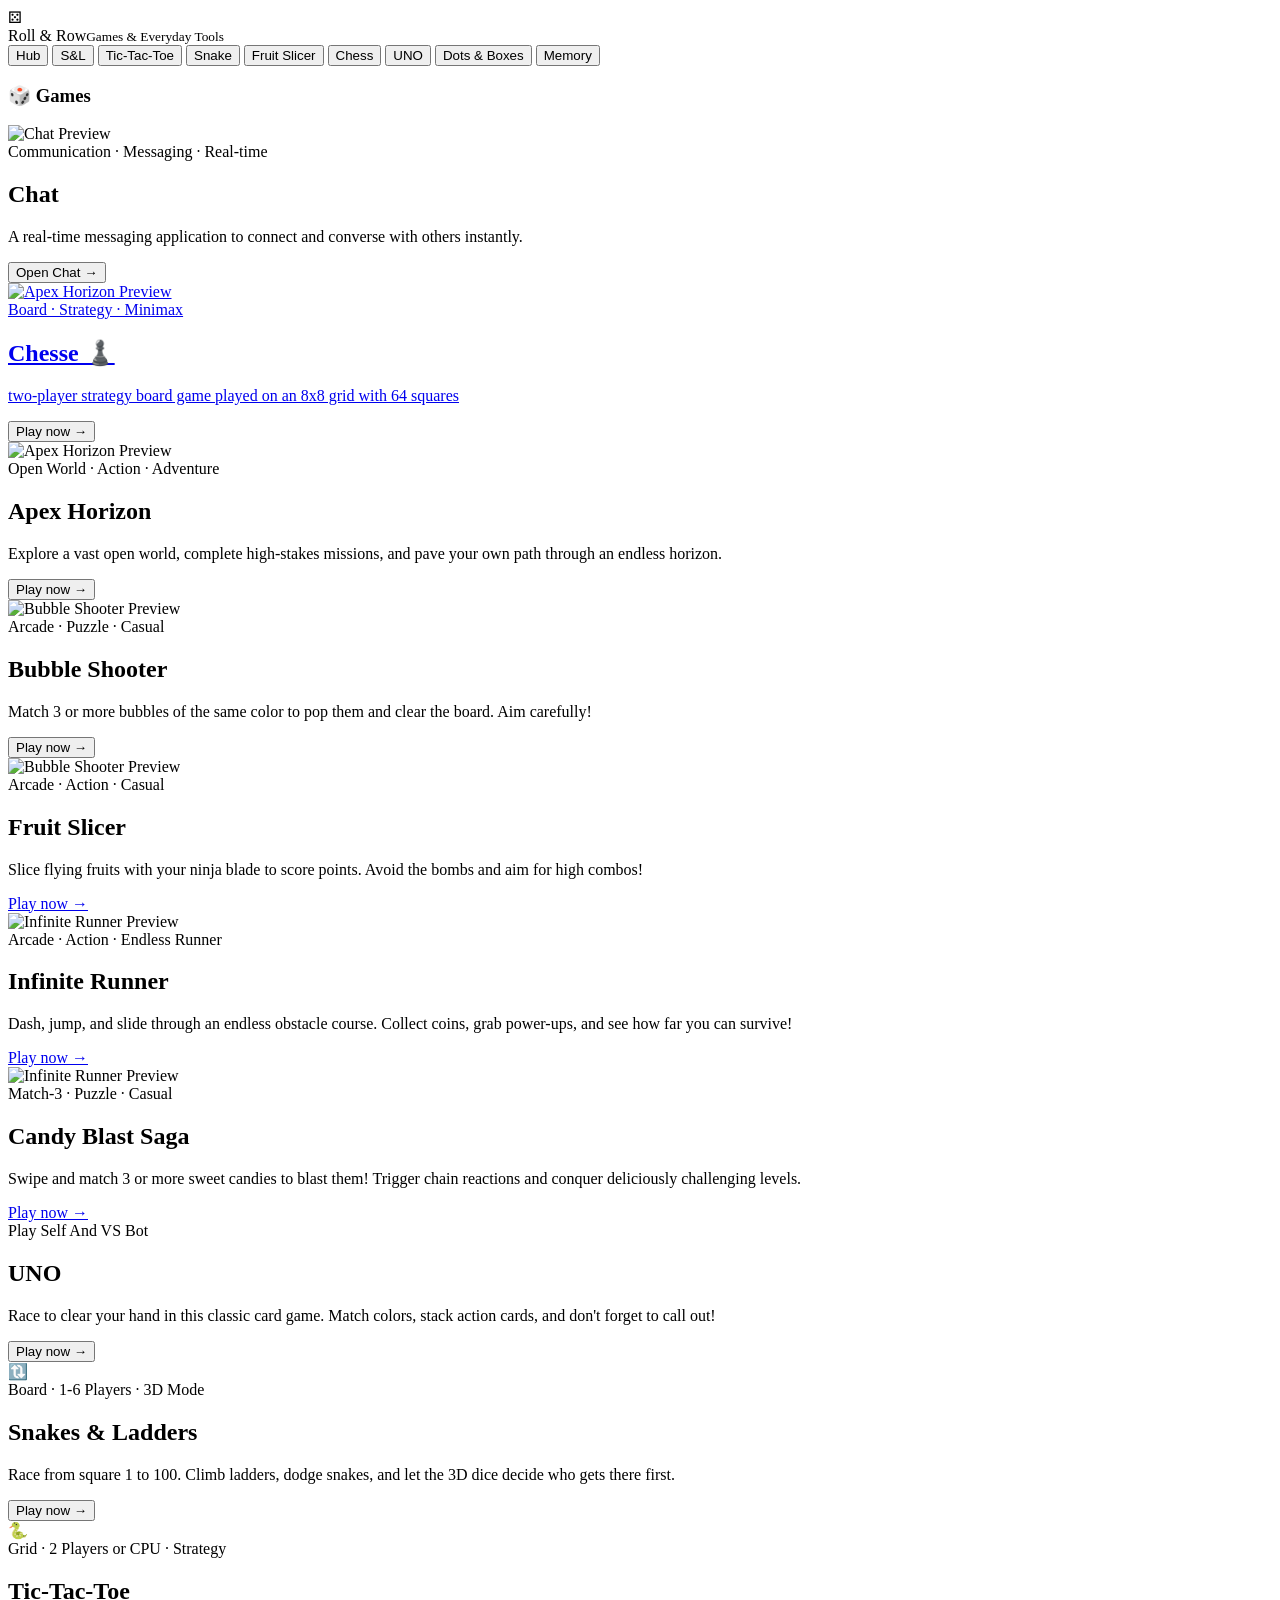
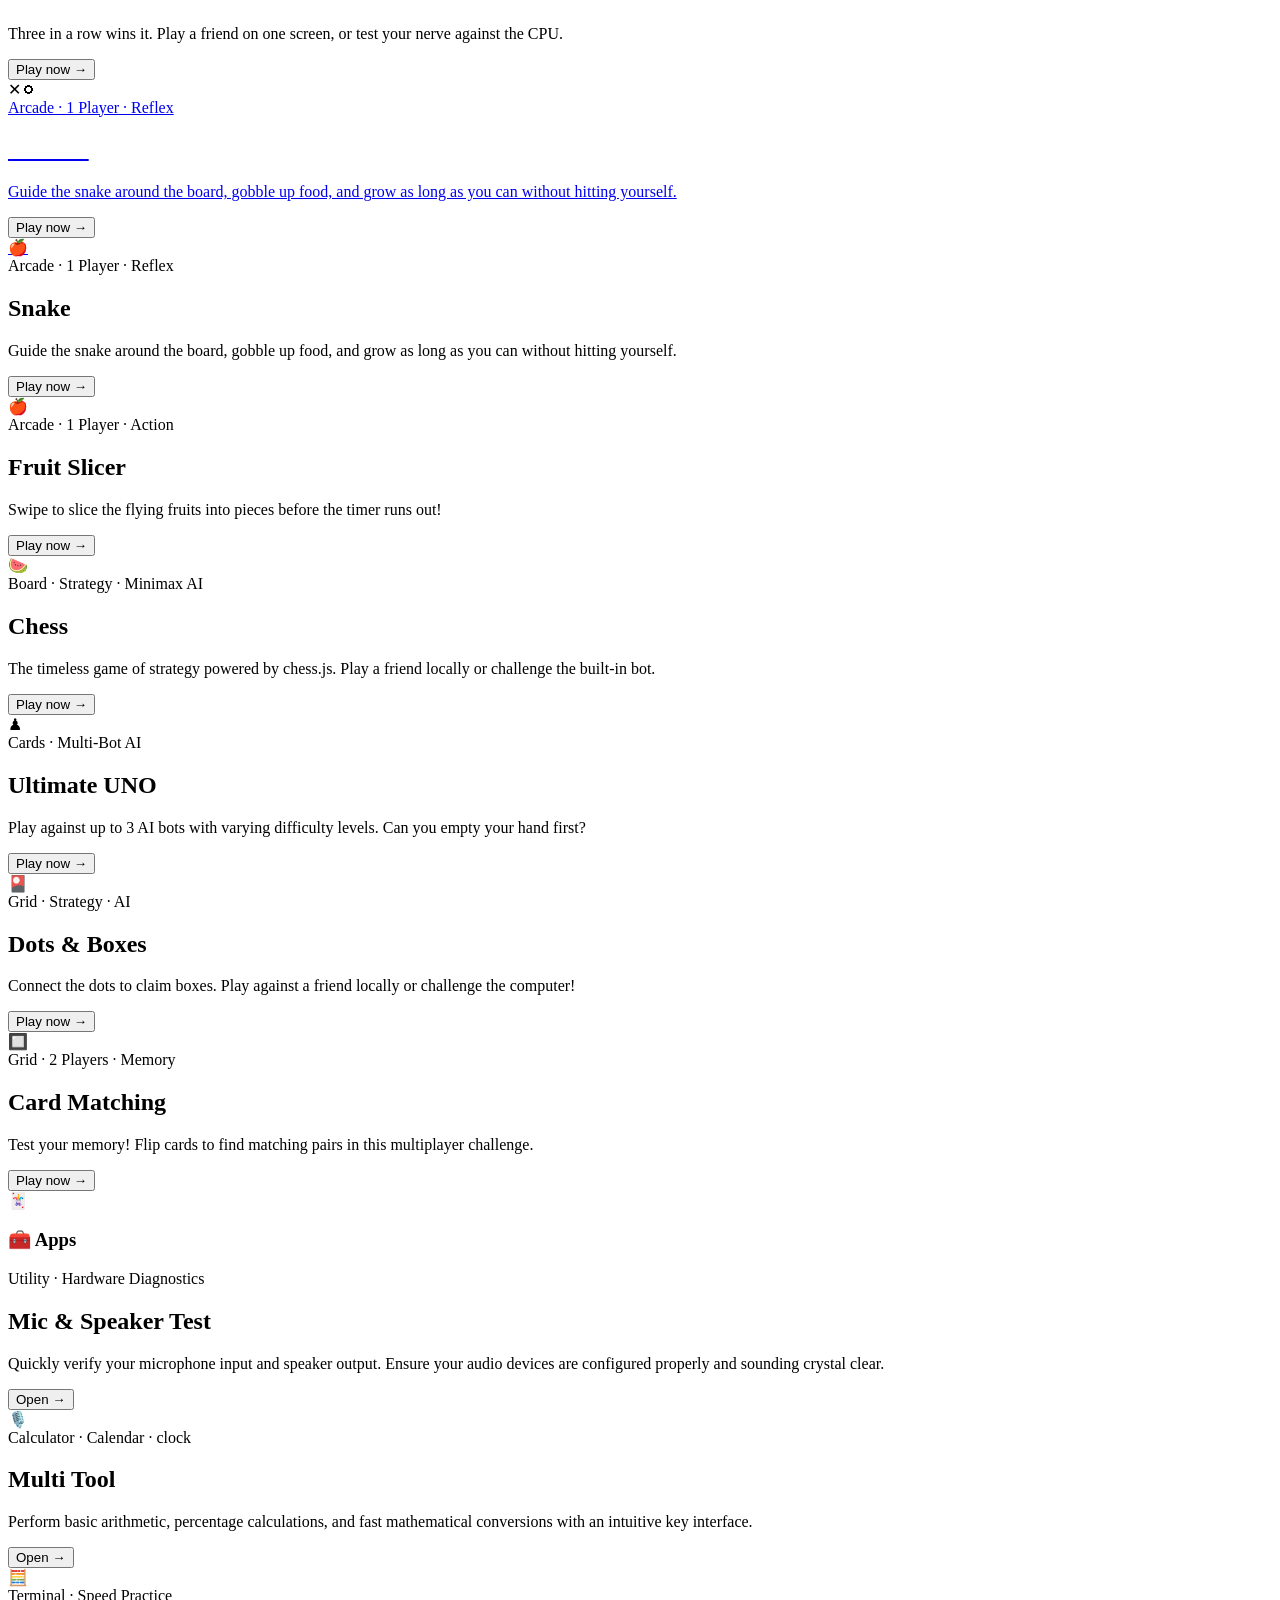
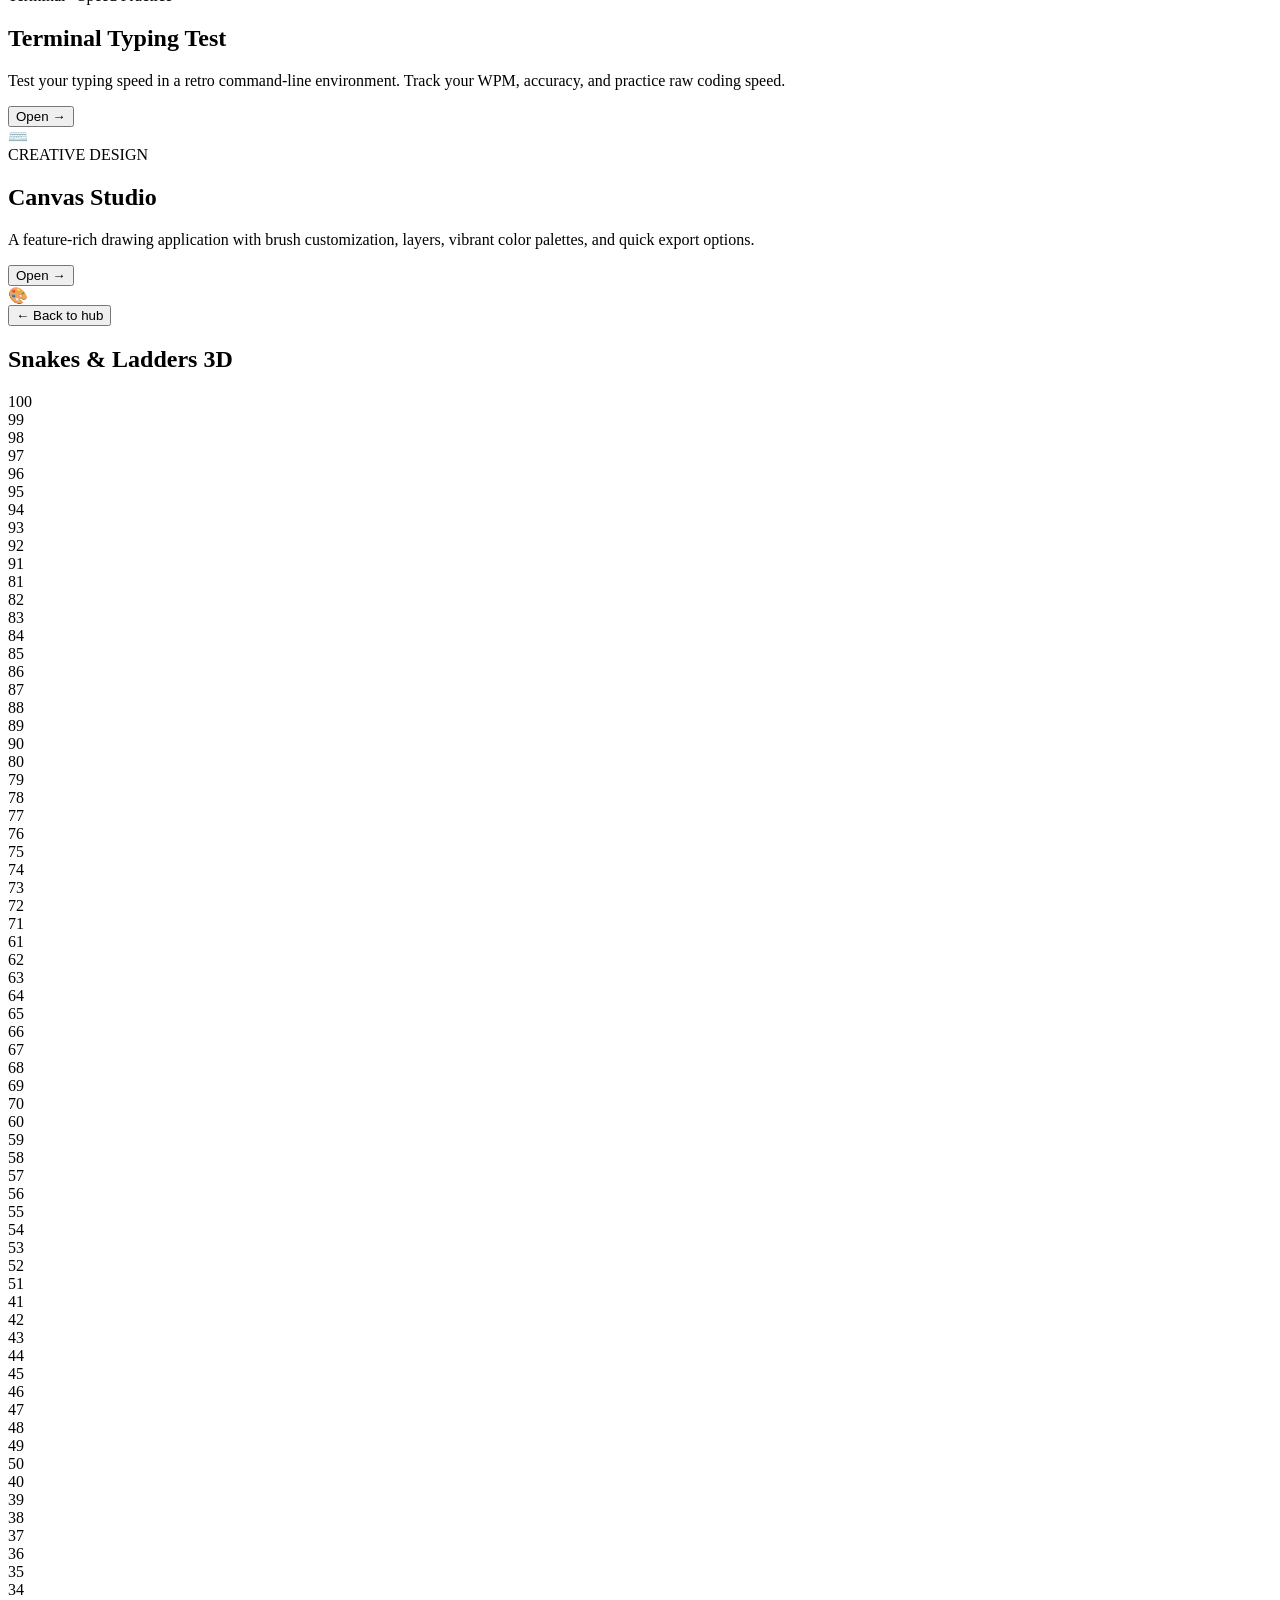
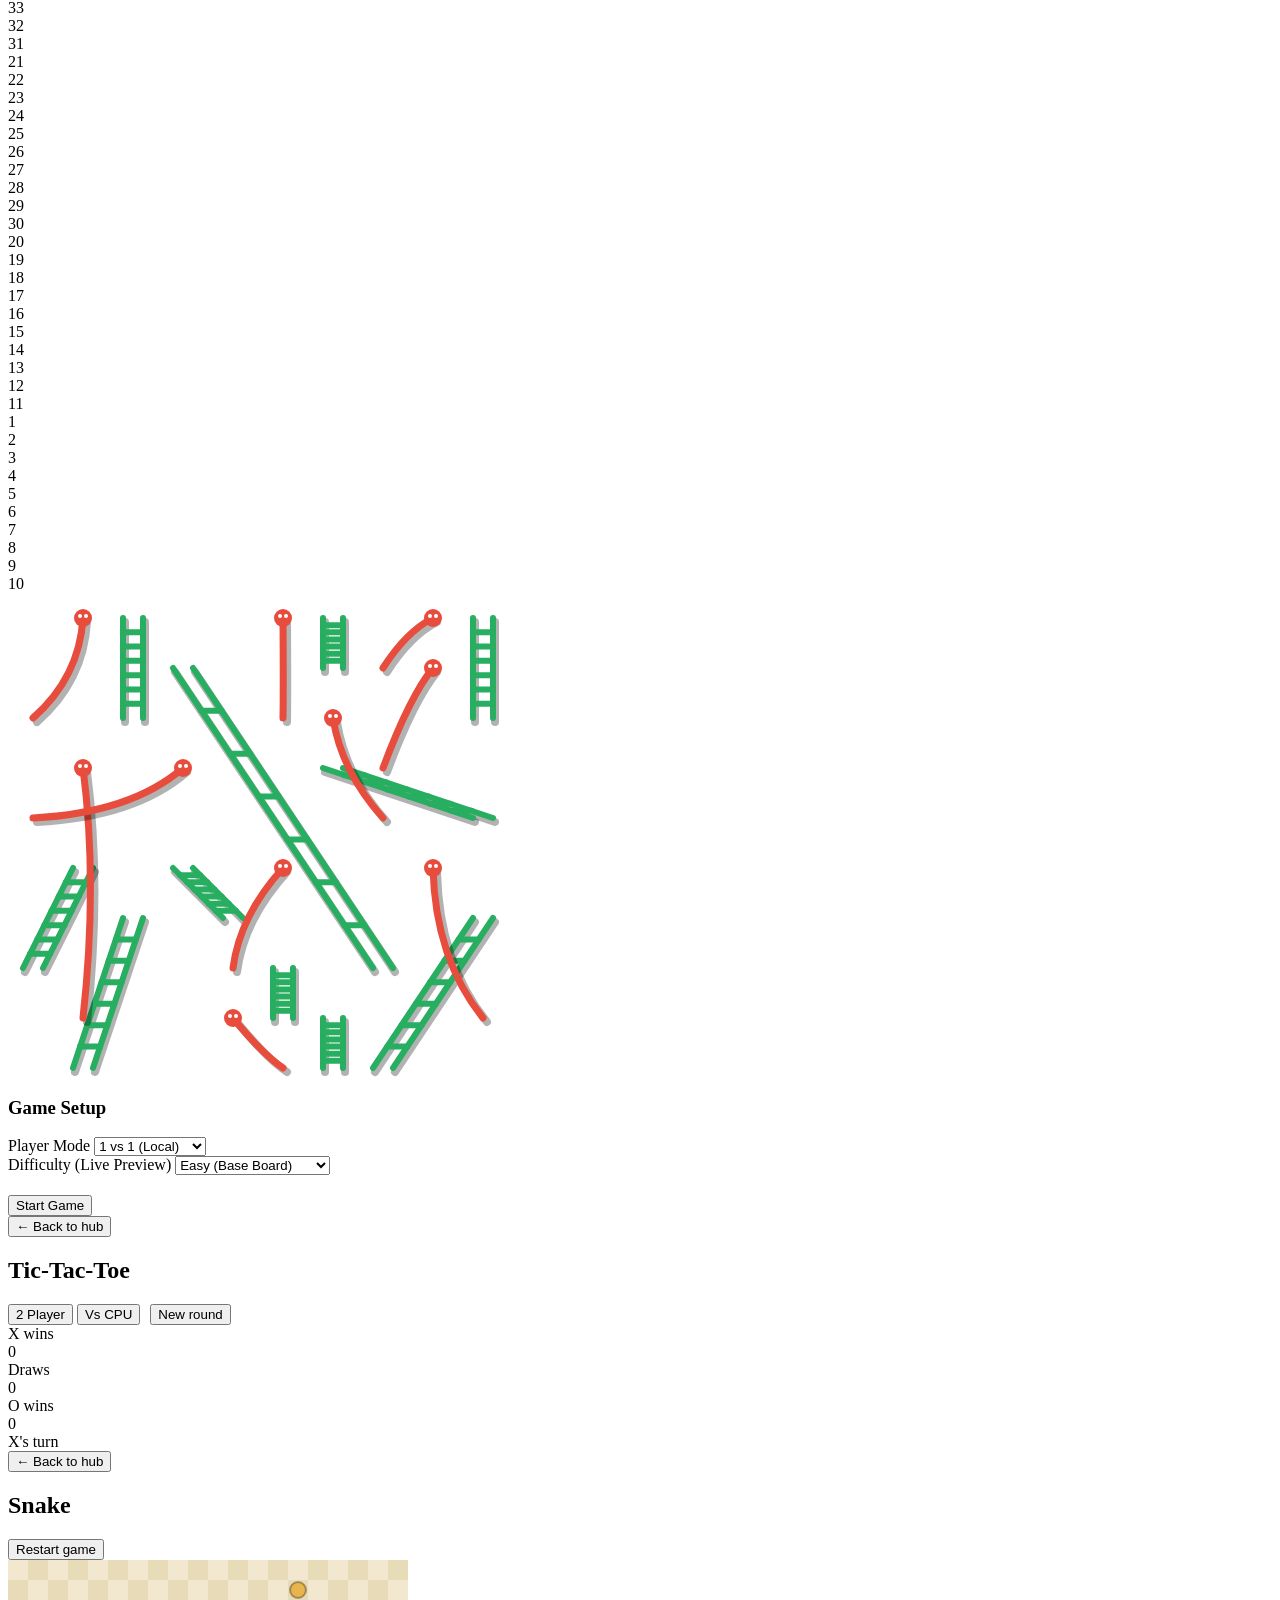
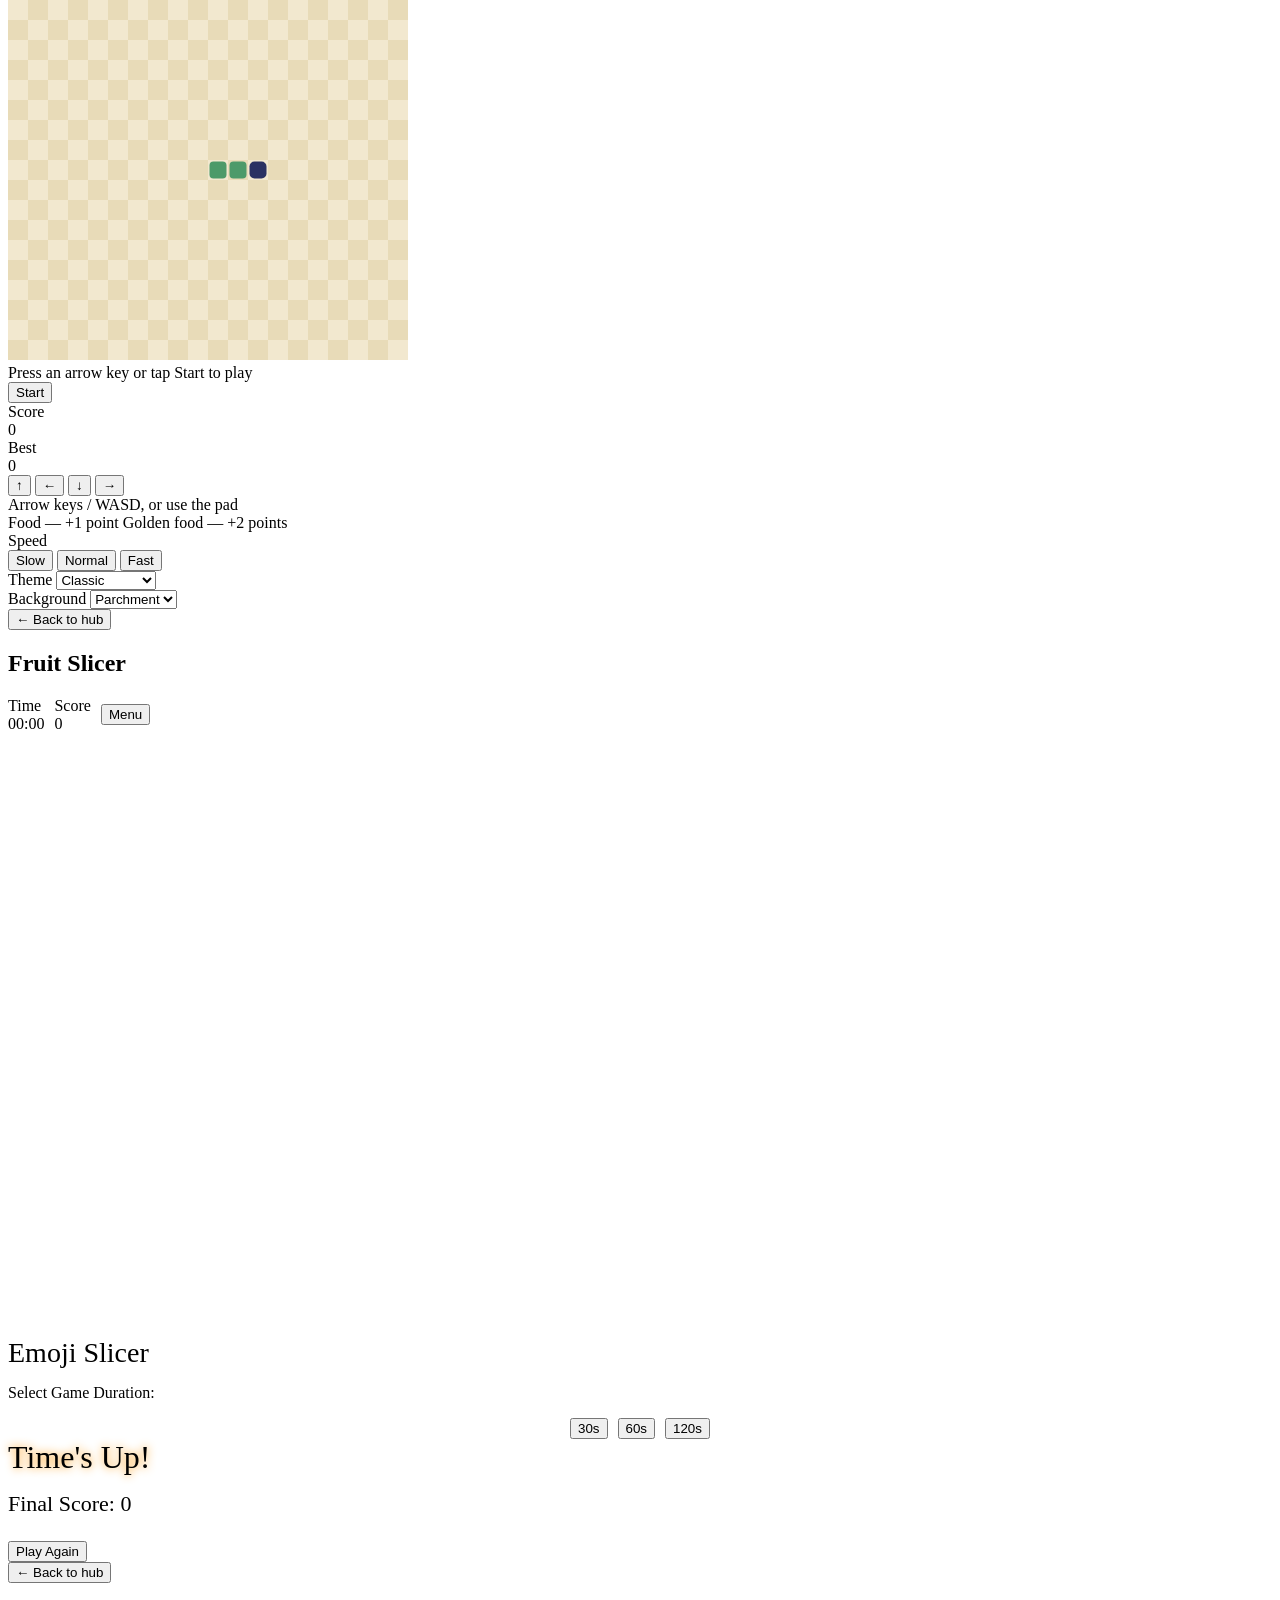
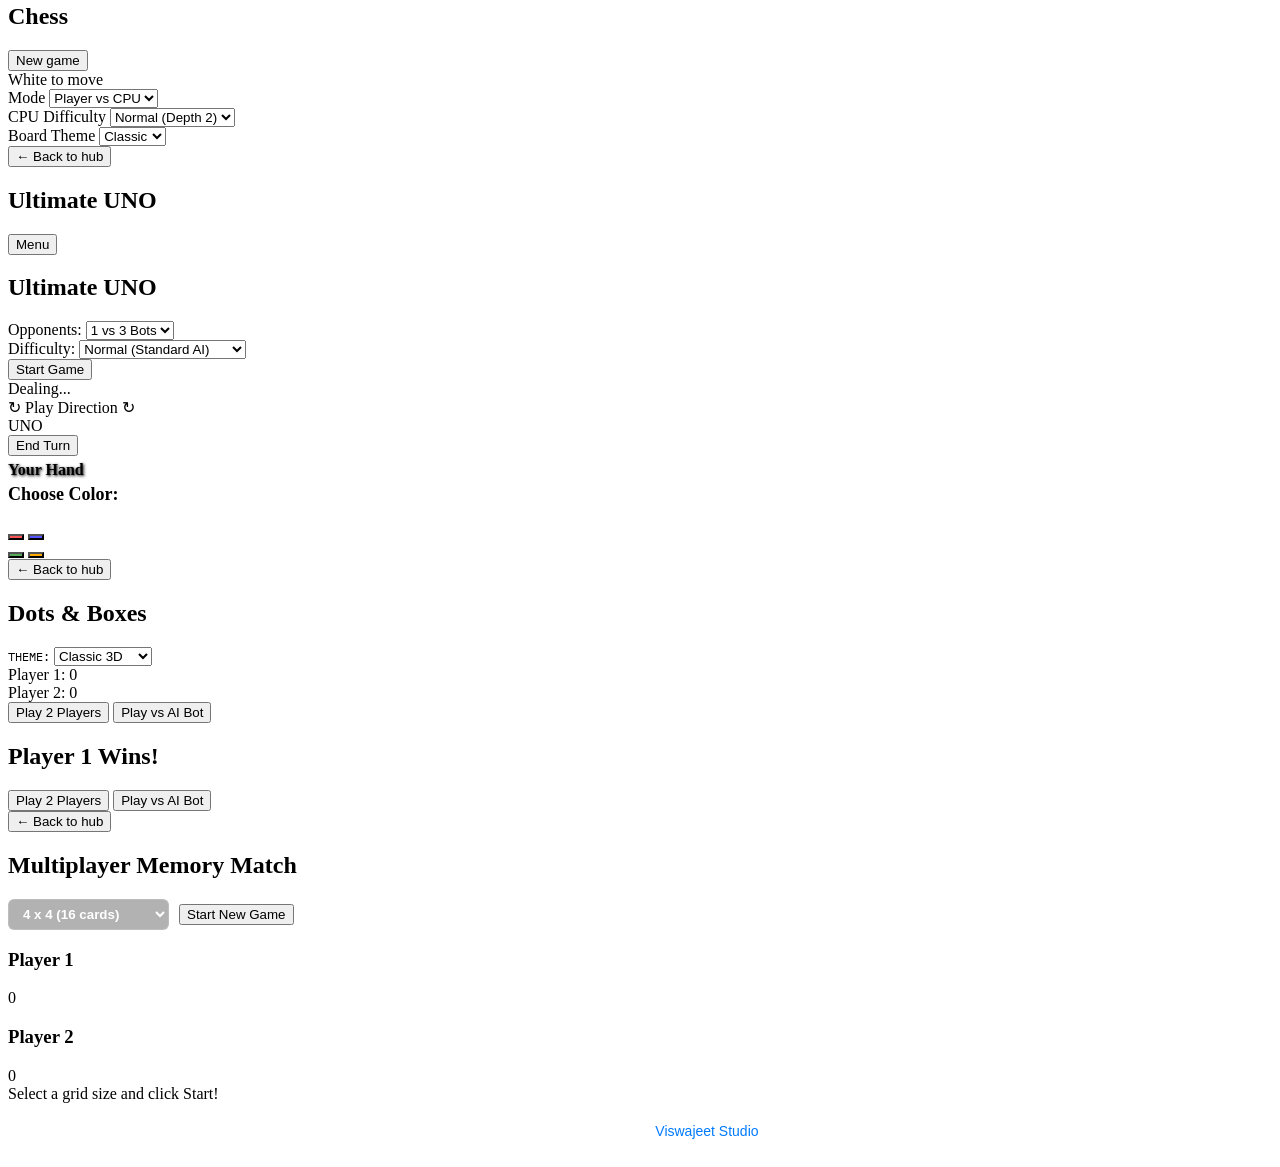
==== commit 3335eecf: "Update index.html" ====
--- a/index.html
+++ b/index.html
@@ -33,6 +33,11 @@
     </nav>
   </header>
 
+<!-- HUB -->
+  <section class="view active" id="view-hub">
+    <h3 class="section-label">🎲 Games</h3>
+    <div class="hub-grid">
+    
   <!-- Chat💬  -->
   <div class="game-card">
   <img src="IMG/chat.png" class="card-bg-img" alt="Chat Preview"> 
@@ -111,9 +116,7 @@
 
 
  <!-- UNO -->
-  <section class="view active" id="view-hub">
-    <h3 class="section-label">🎲 Games</h3>
-    <div class="hub-grid">
+        
         <div class="game-card" data-goto="uno">
   <div class="eyebrow">Play Self And VS Bot</div>
   <h2>UNO</h2>
@@ -196,9 +199,11 @@
       </div>
     </div>
 
+        </section>
+        
     <h3 class="section-label">🧰 Apps</h3>
     <div class="hub-grid">
-
+    
         <div class="game-card app" data-goto="audiotest">
   <div class="eyebrow">Utility · Hardware Diagnostics</div>
   <h2>Mic &amp; Speaker Test</h2>
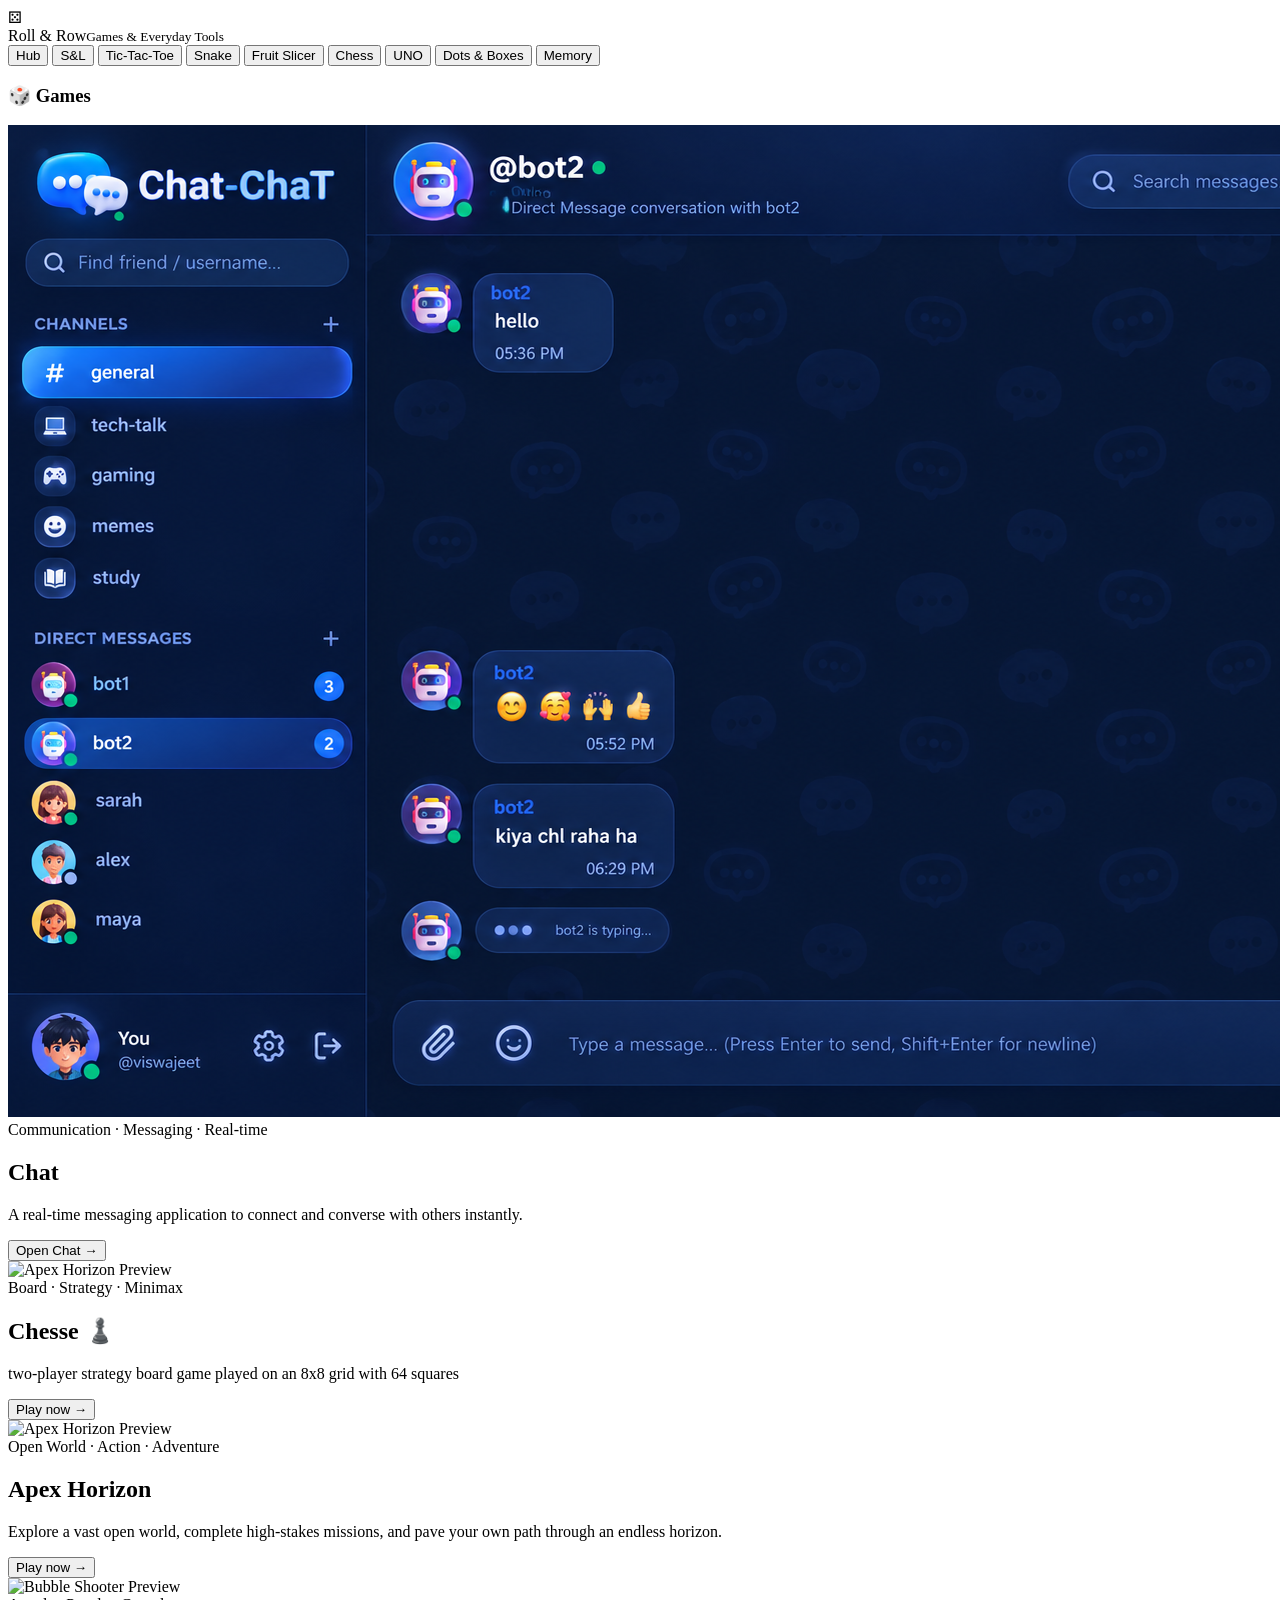
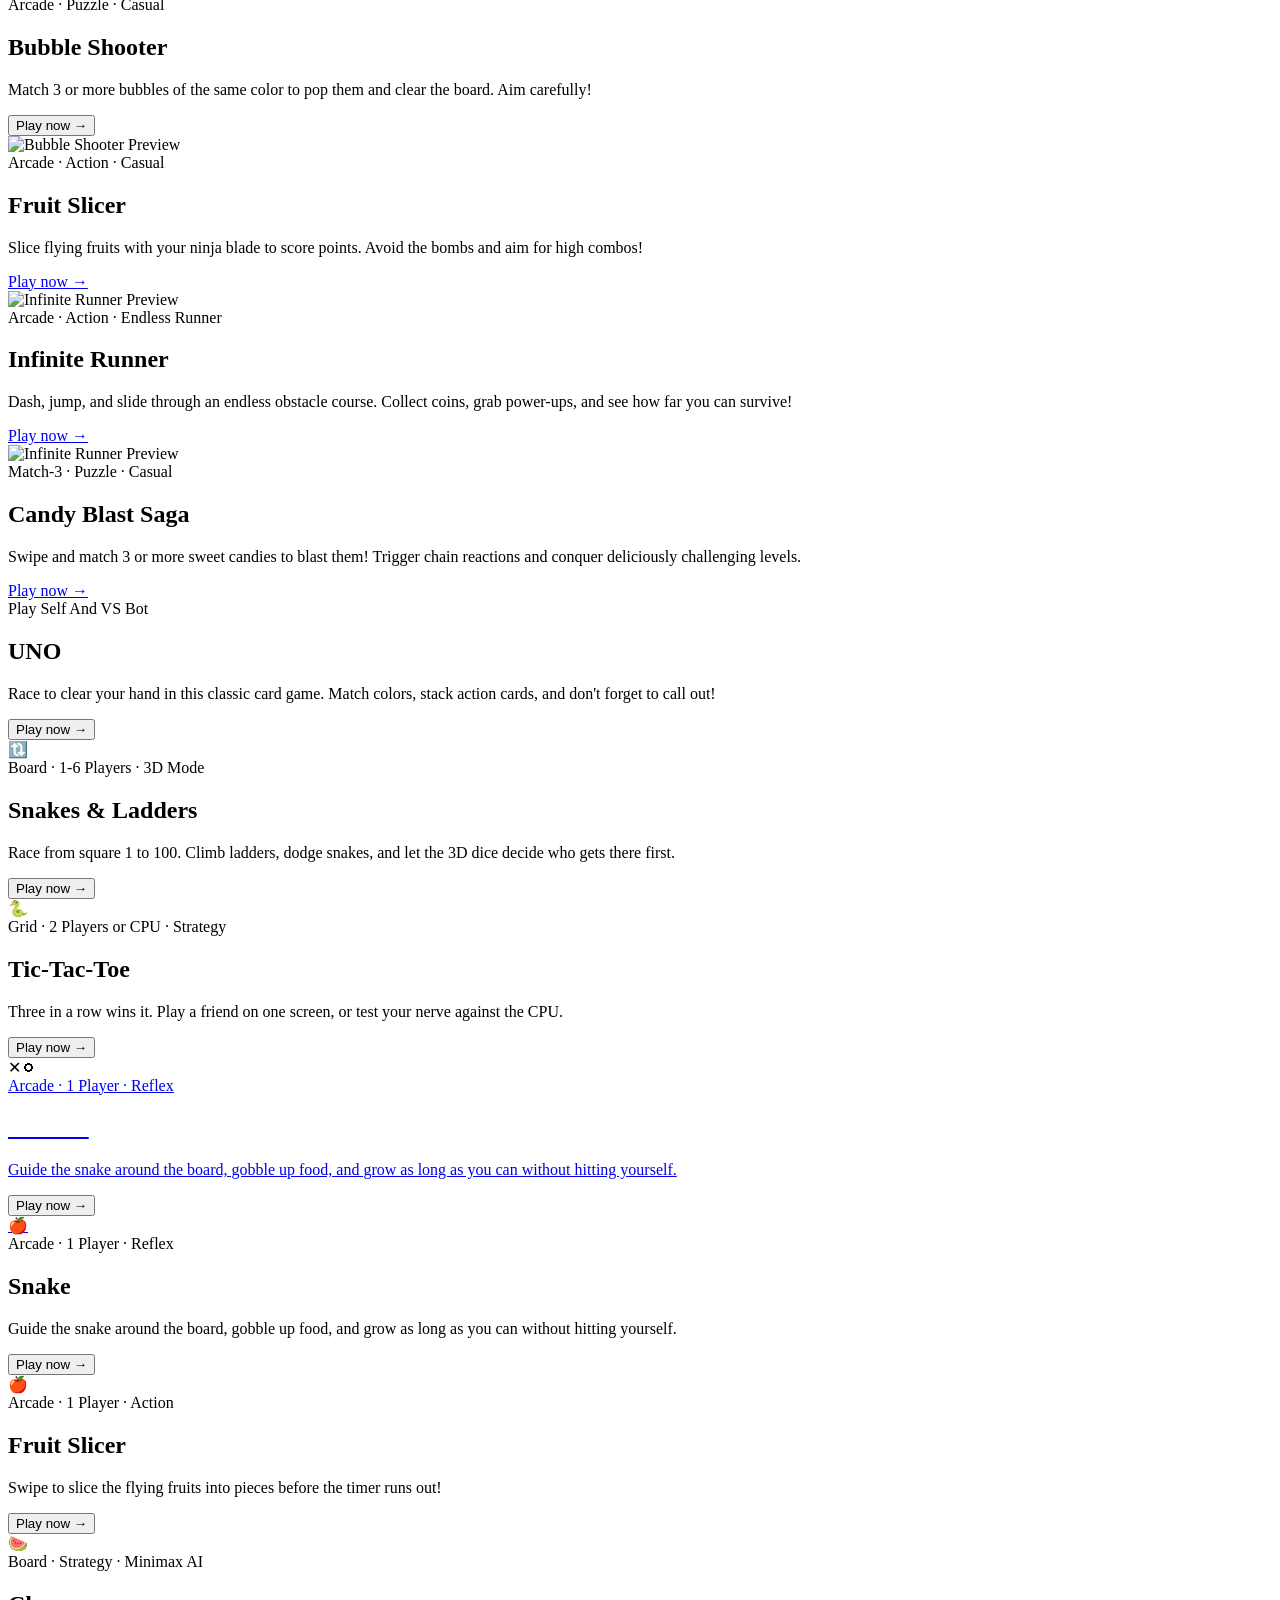
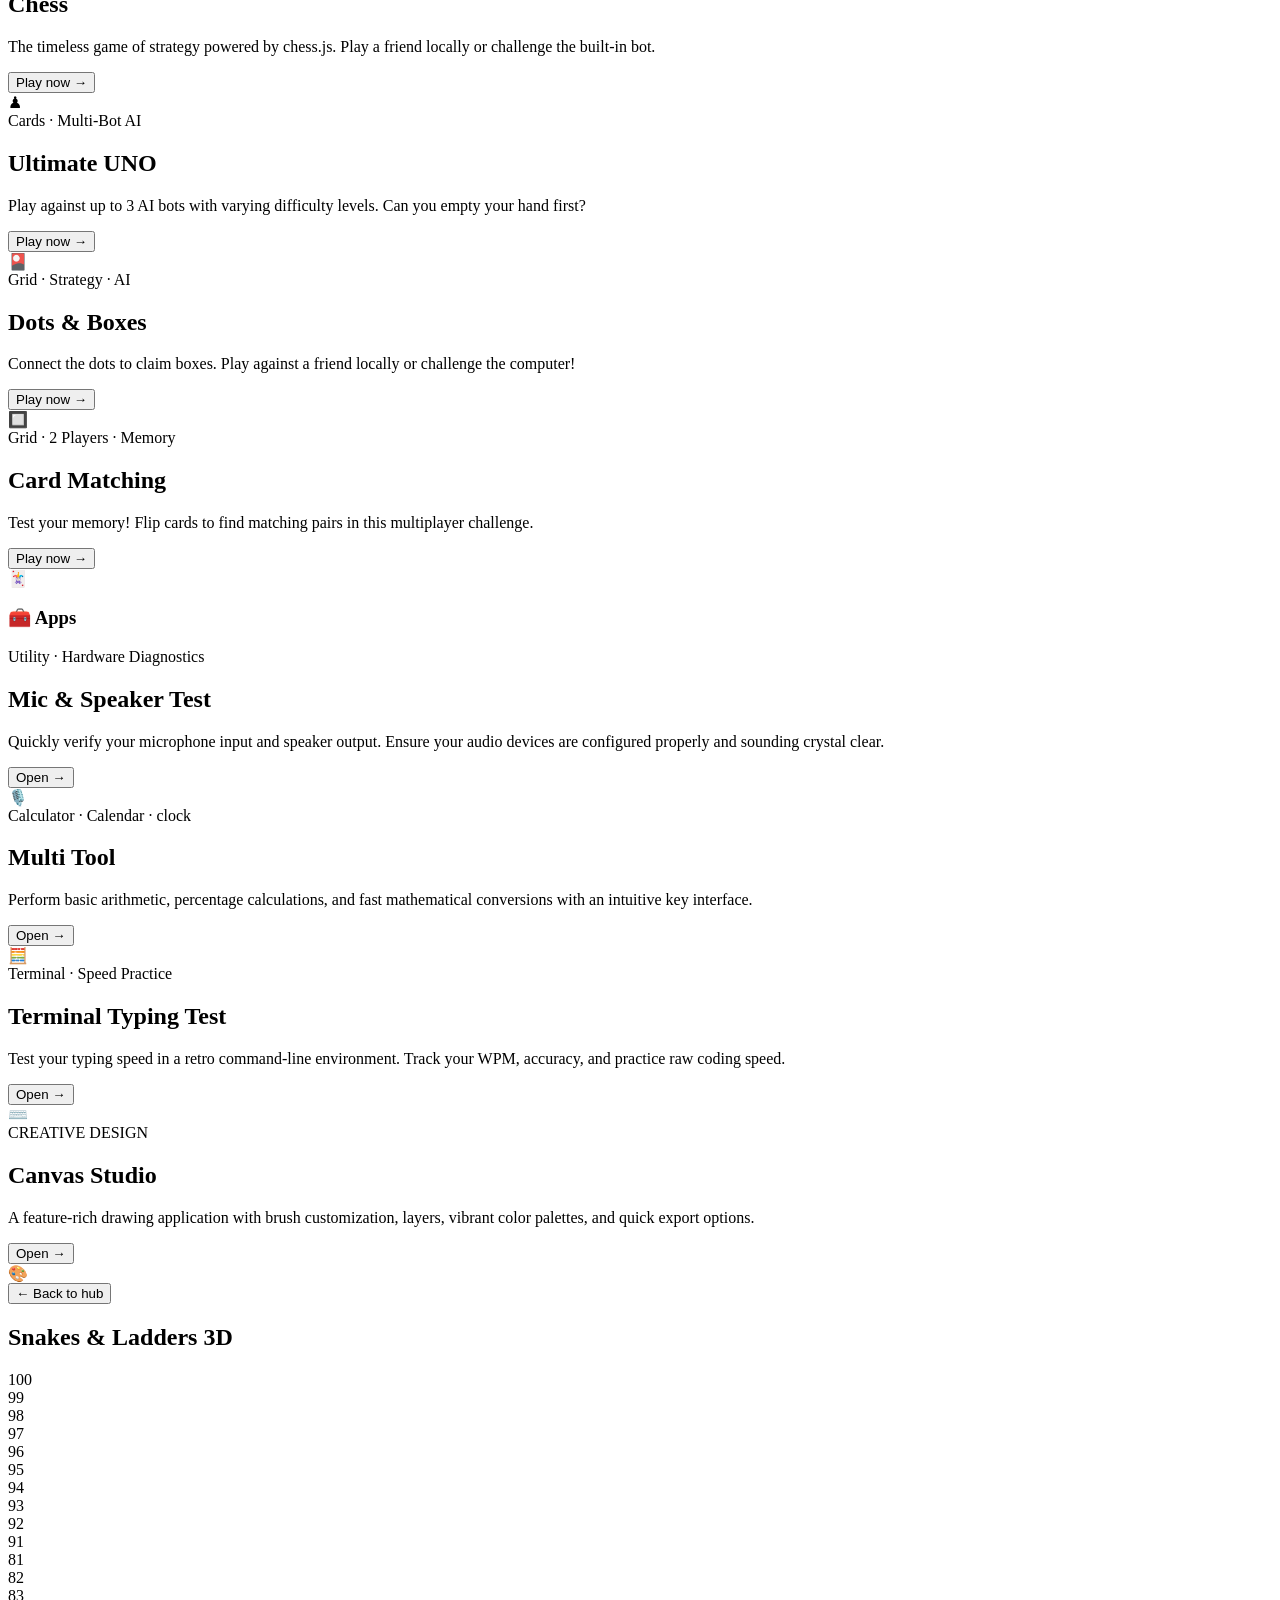
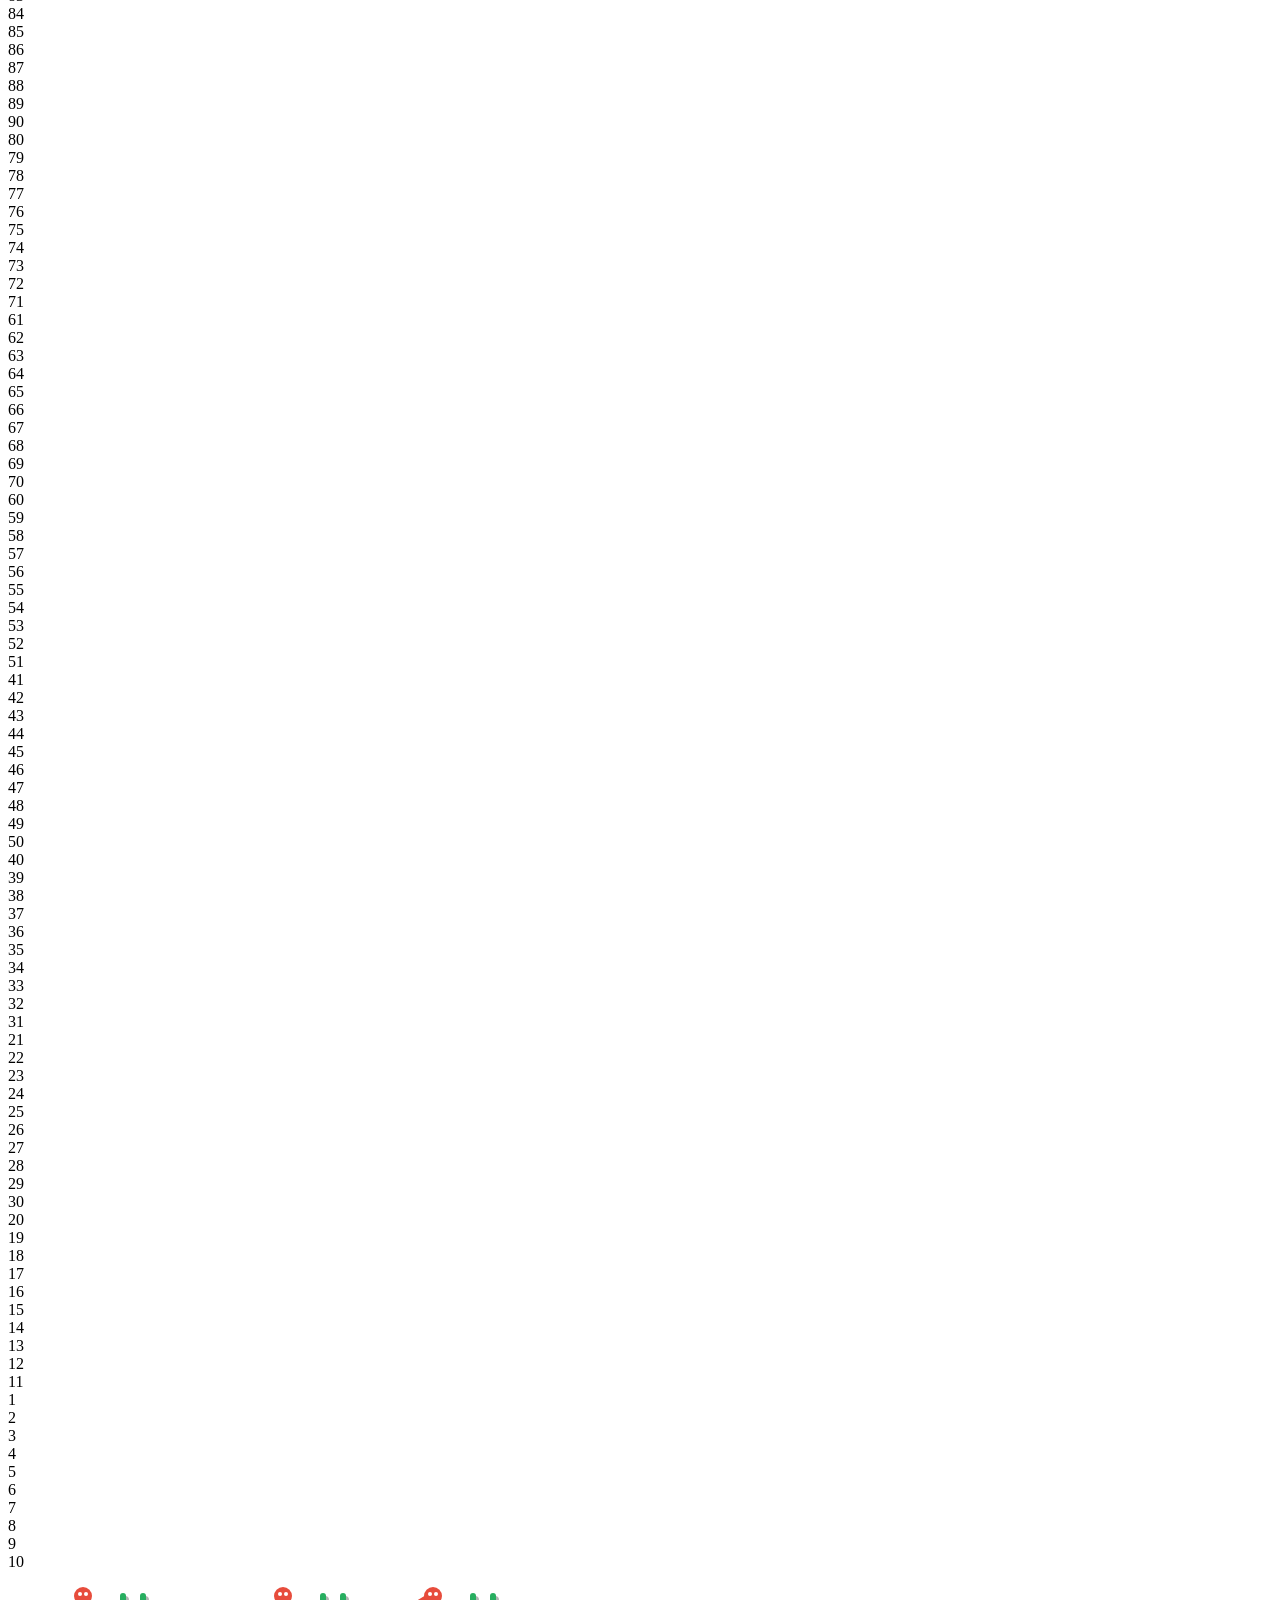
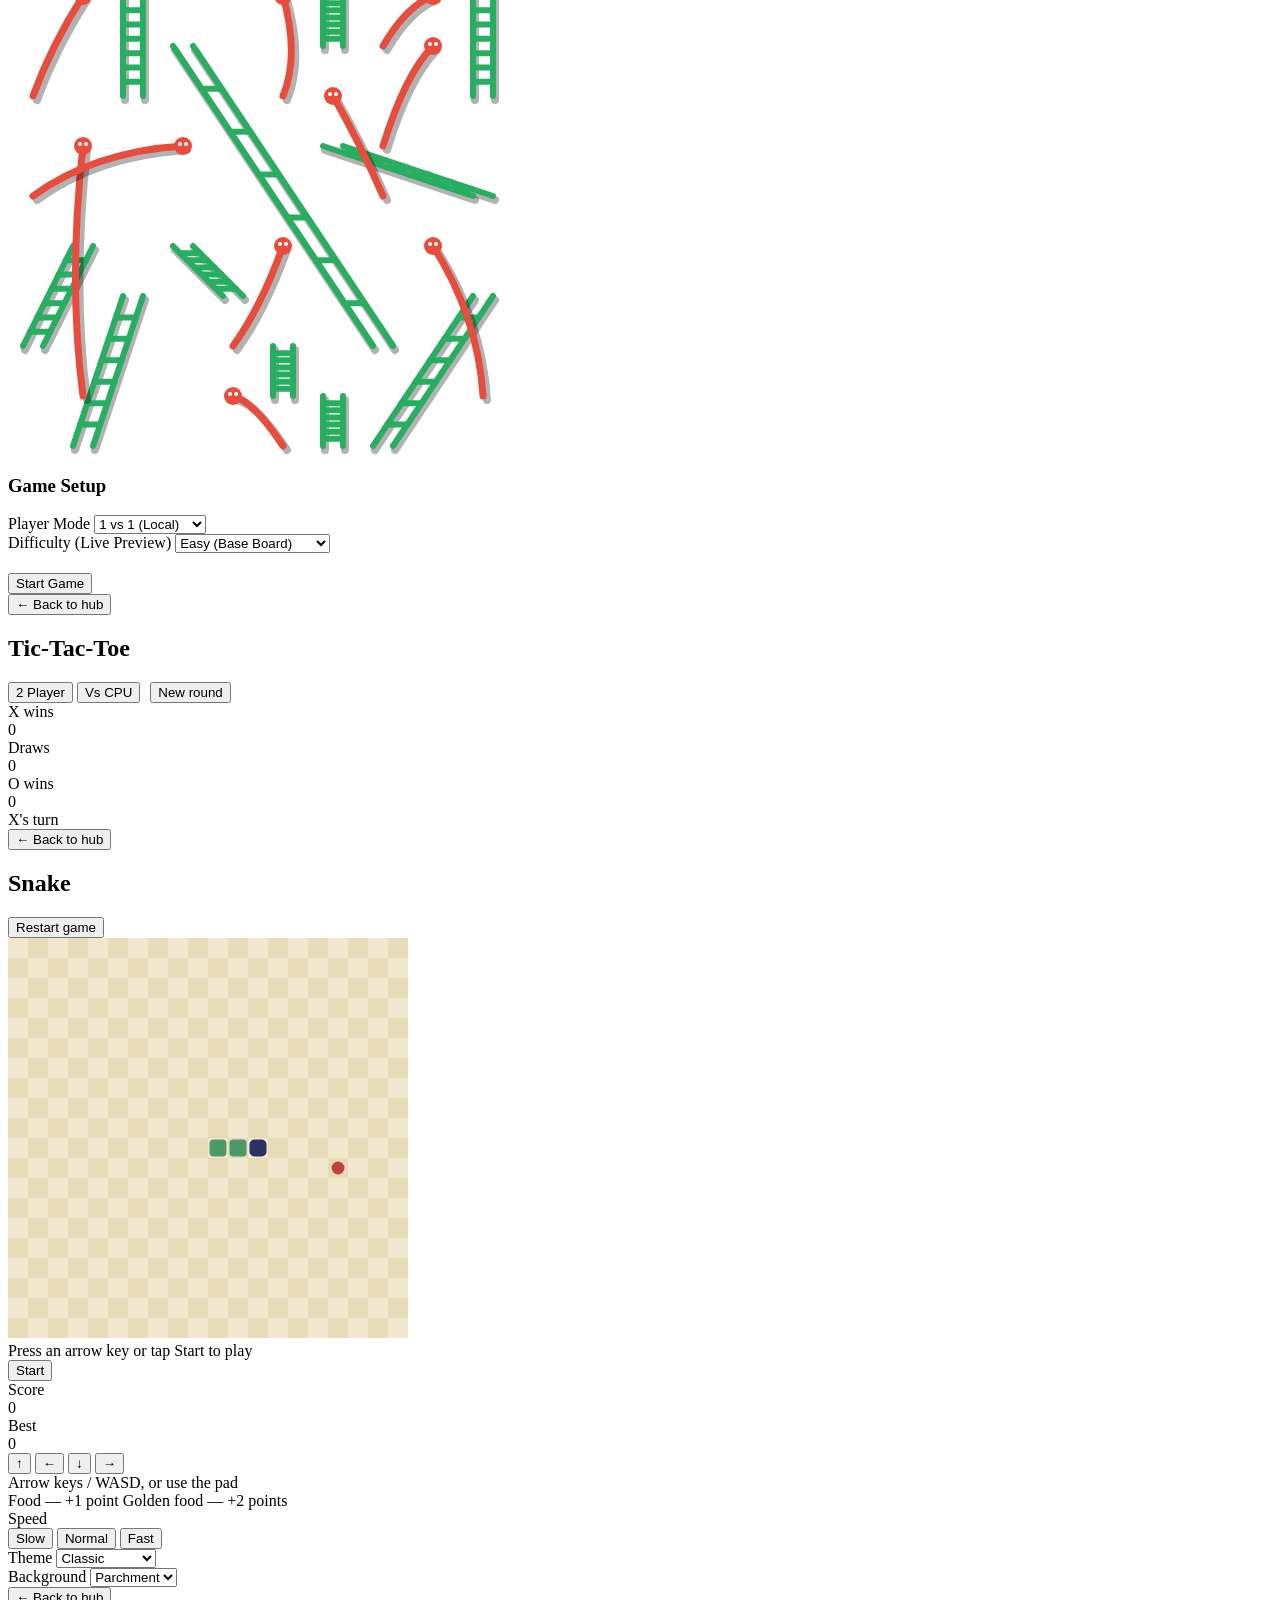
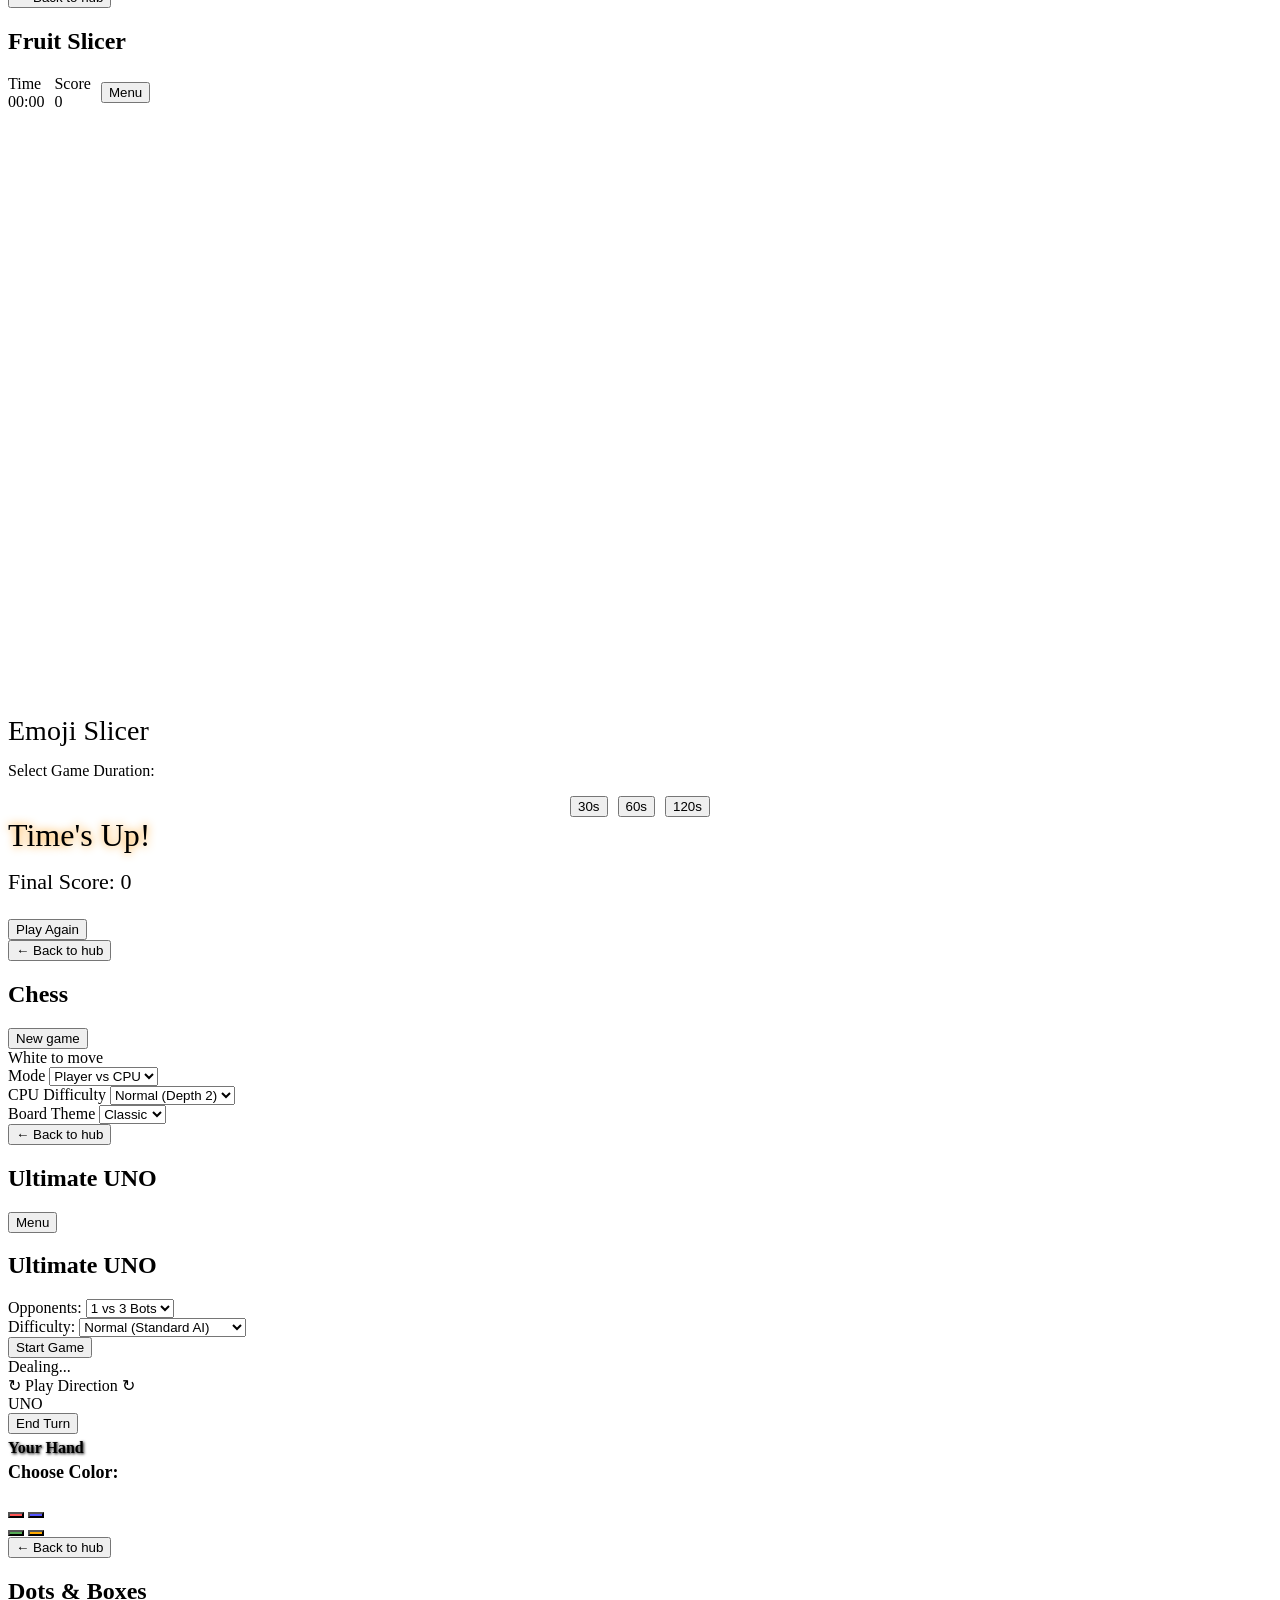
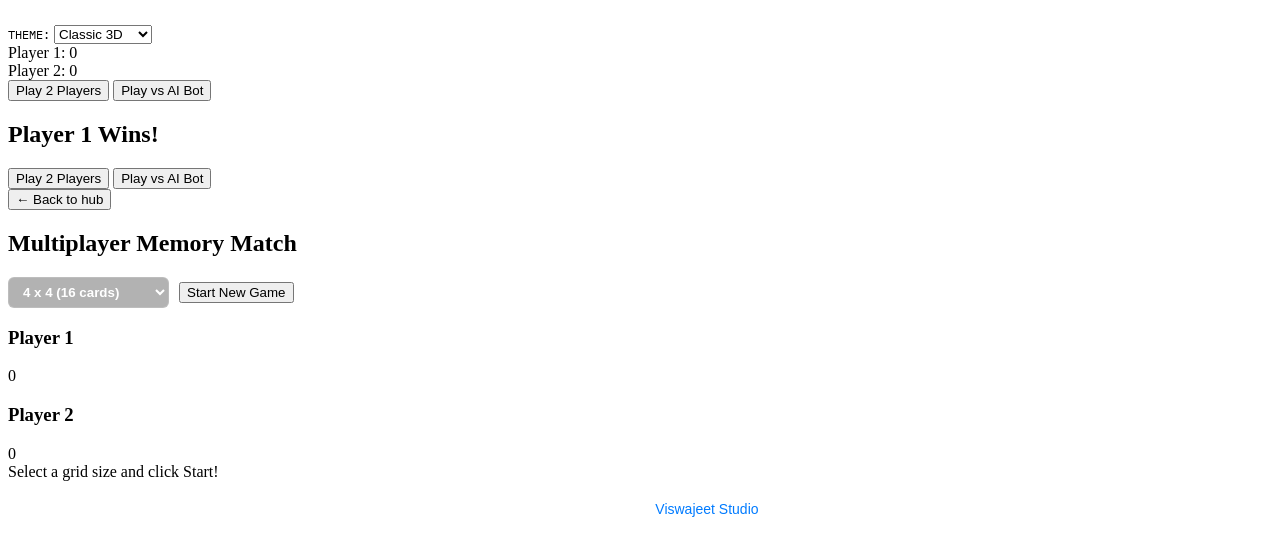
==== commit 31f533cf: "Update index.html" ====
--- a/index.html
+++ b/index.html
@@ -36,7 +36,7 @@
 <!-- HUB -->
   <section class="view active" id="view-hub">
     <h3 class="section-label">🎲 Games</h3>
-    <div class="hub-grid">
+    <div class="hub-grid"></div>
     
   <!-- Chat💬  -->
   <div class="game-card">
@@ -45,7 +45,7 @@
     <div class="eyebrow">Communication · Messaging · Real-time</div>
     <h2>Chat</h2>
     <p>A real-time messaging application to connect and converse with others instantly.</p>
-    <a href="chat.html"><button class="play-btn">Open Chat →</button>
+    <a href="chat.html"><button class="play-btn">Open Chat →</button></a>
   </div>
 </div>
     
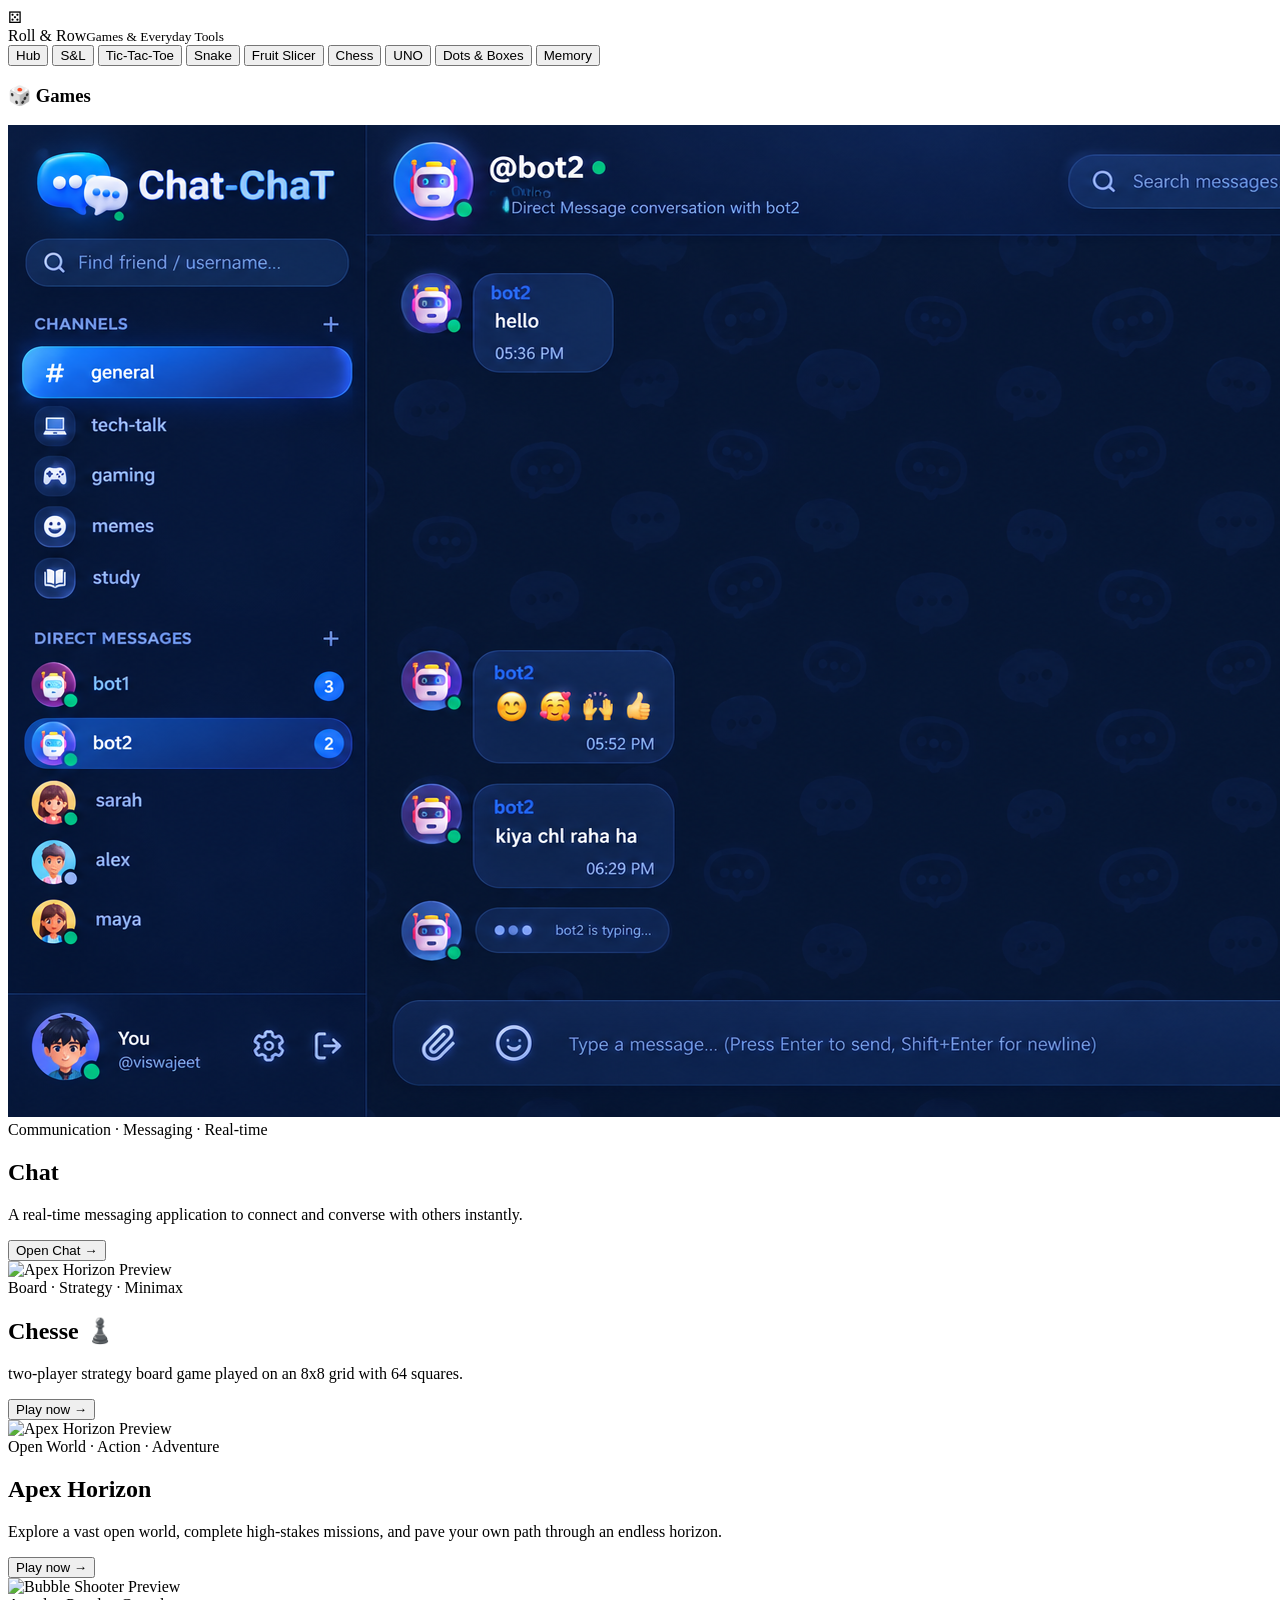
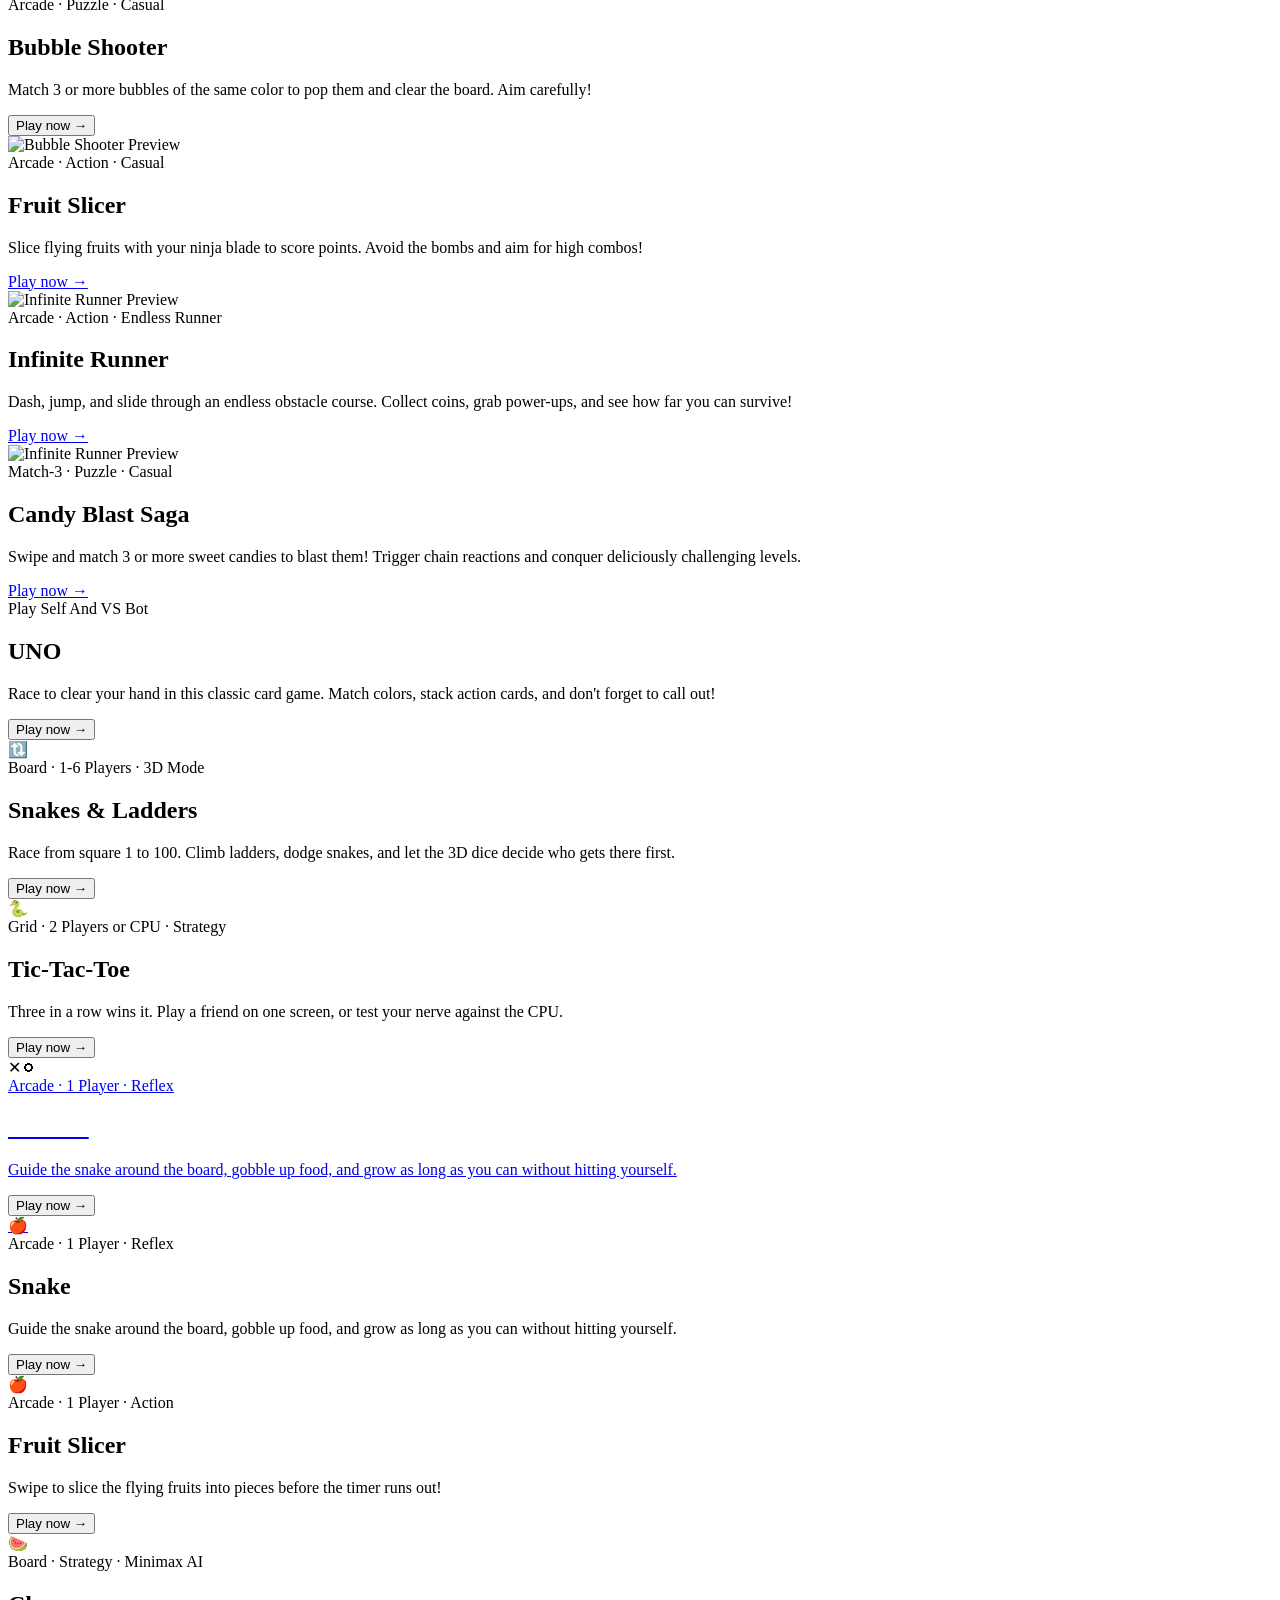
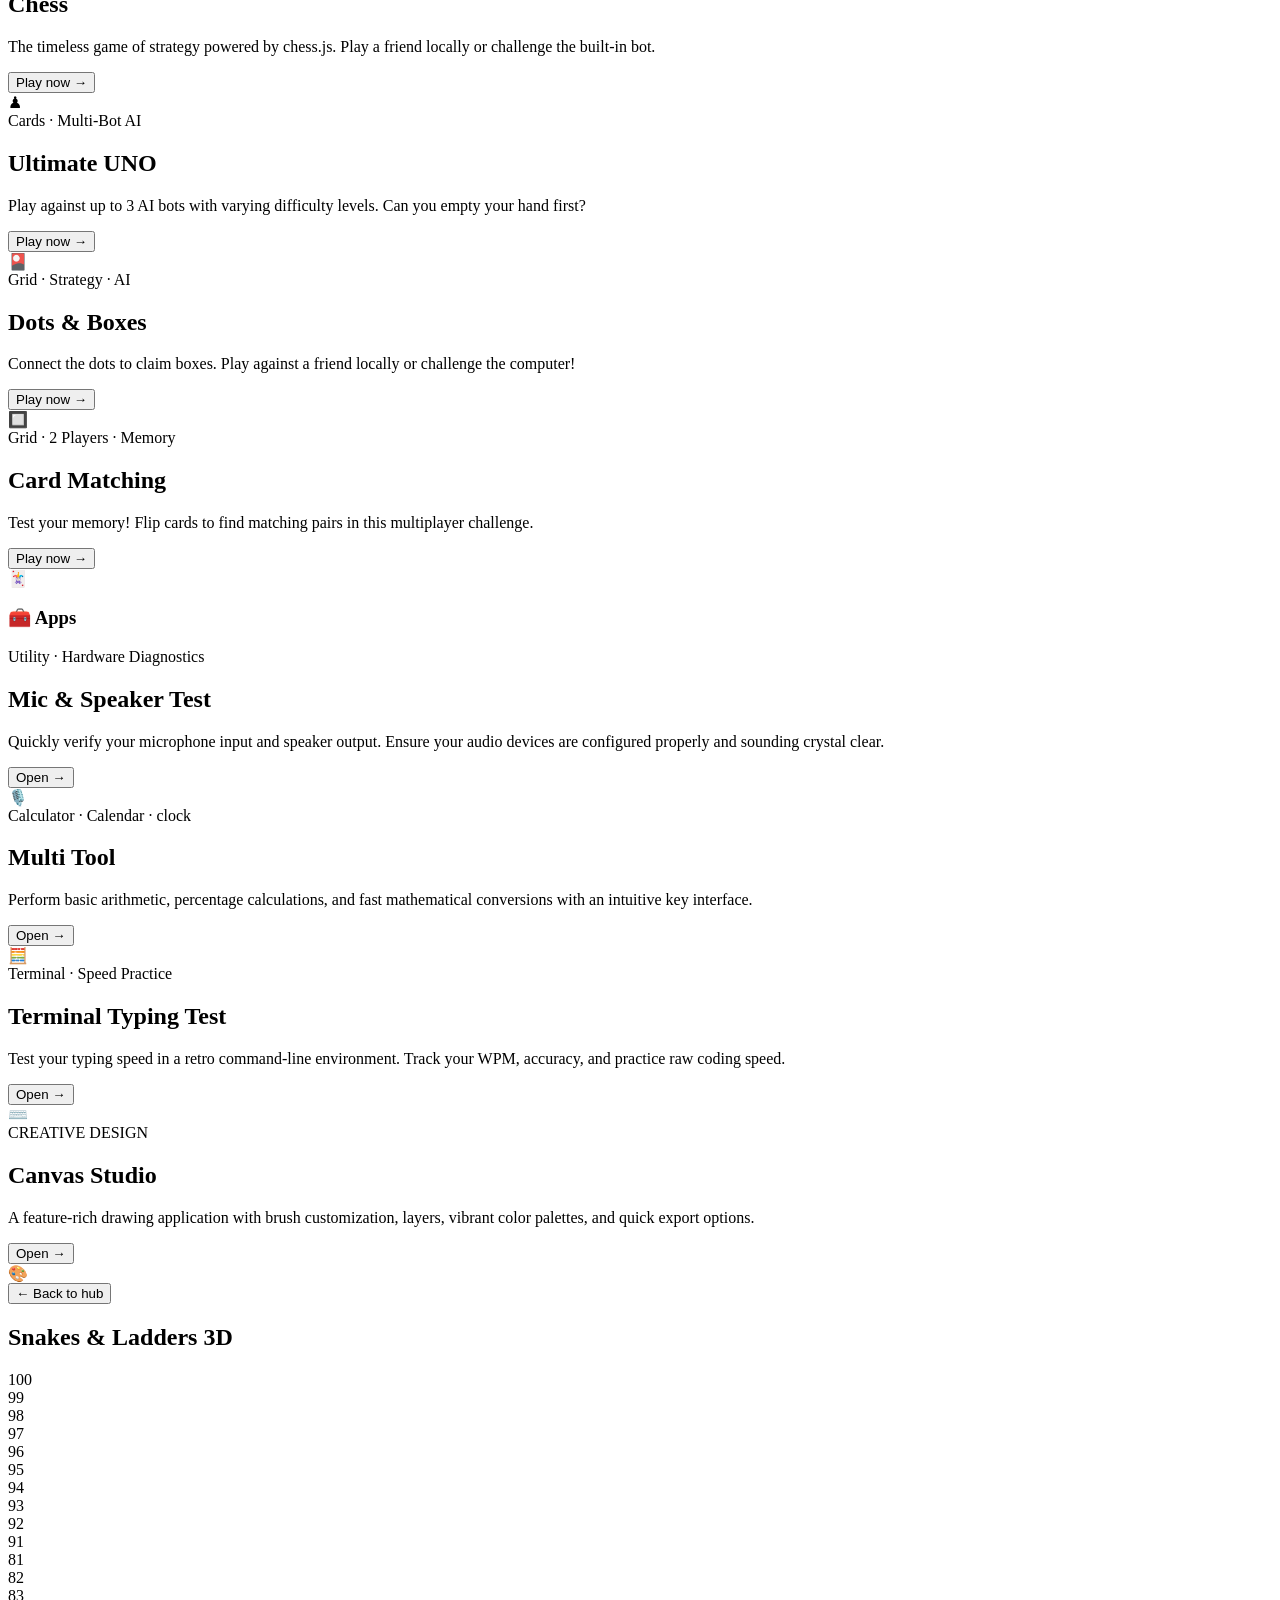
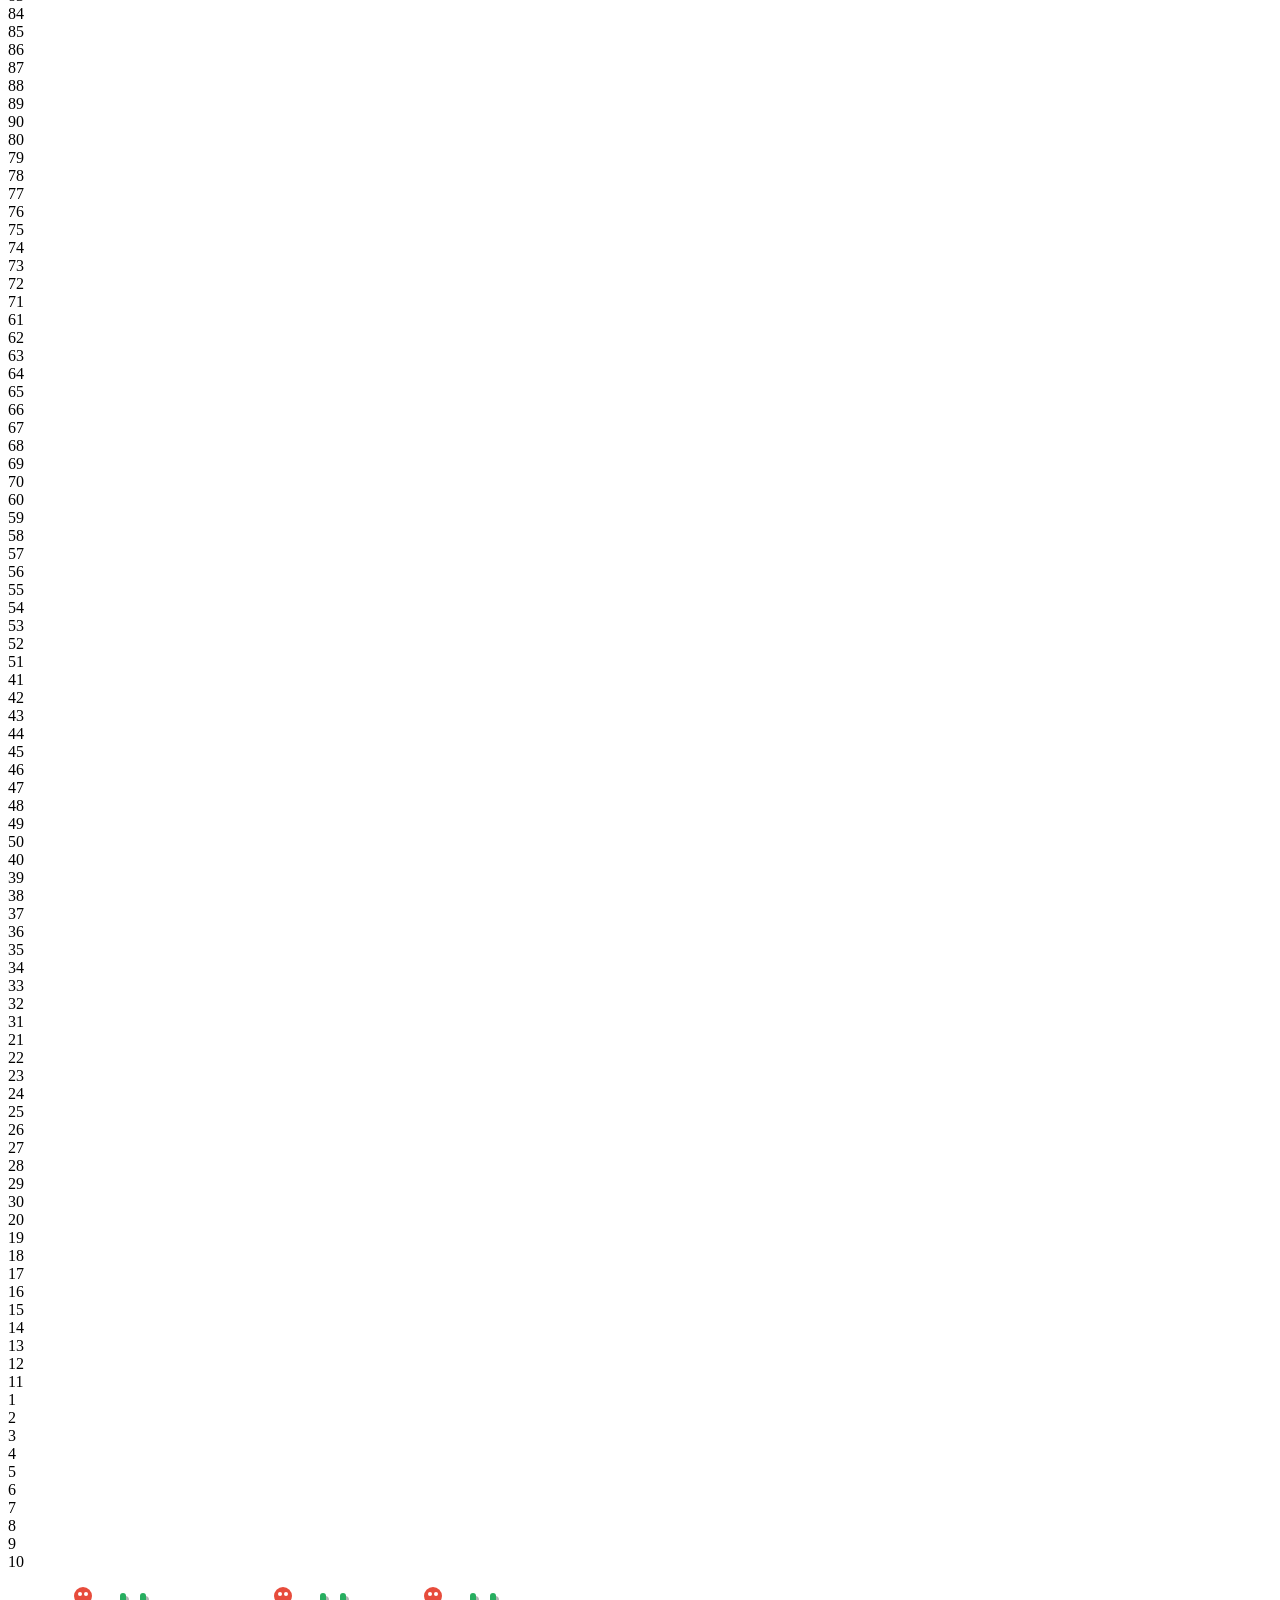
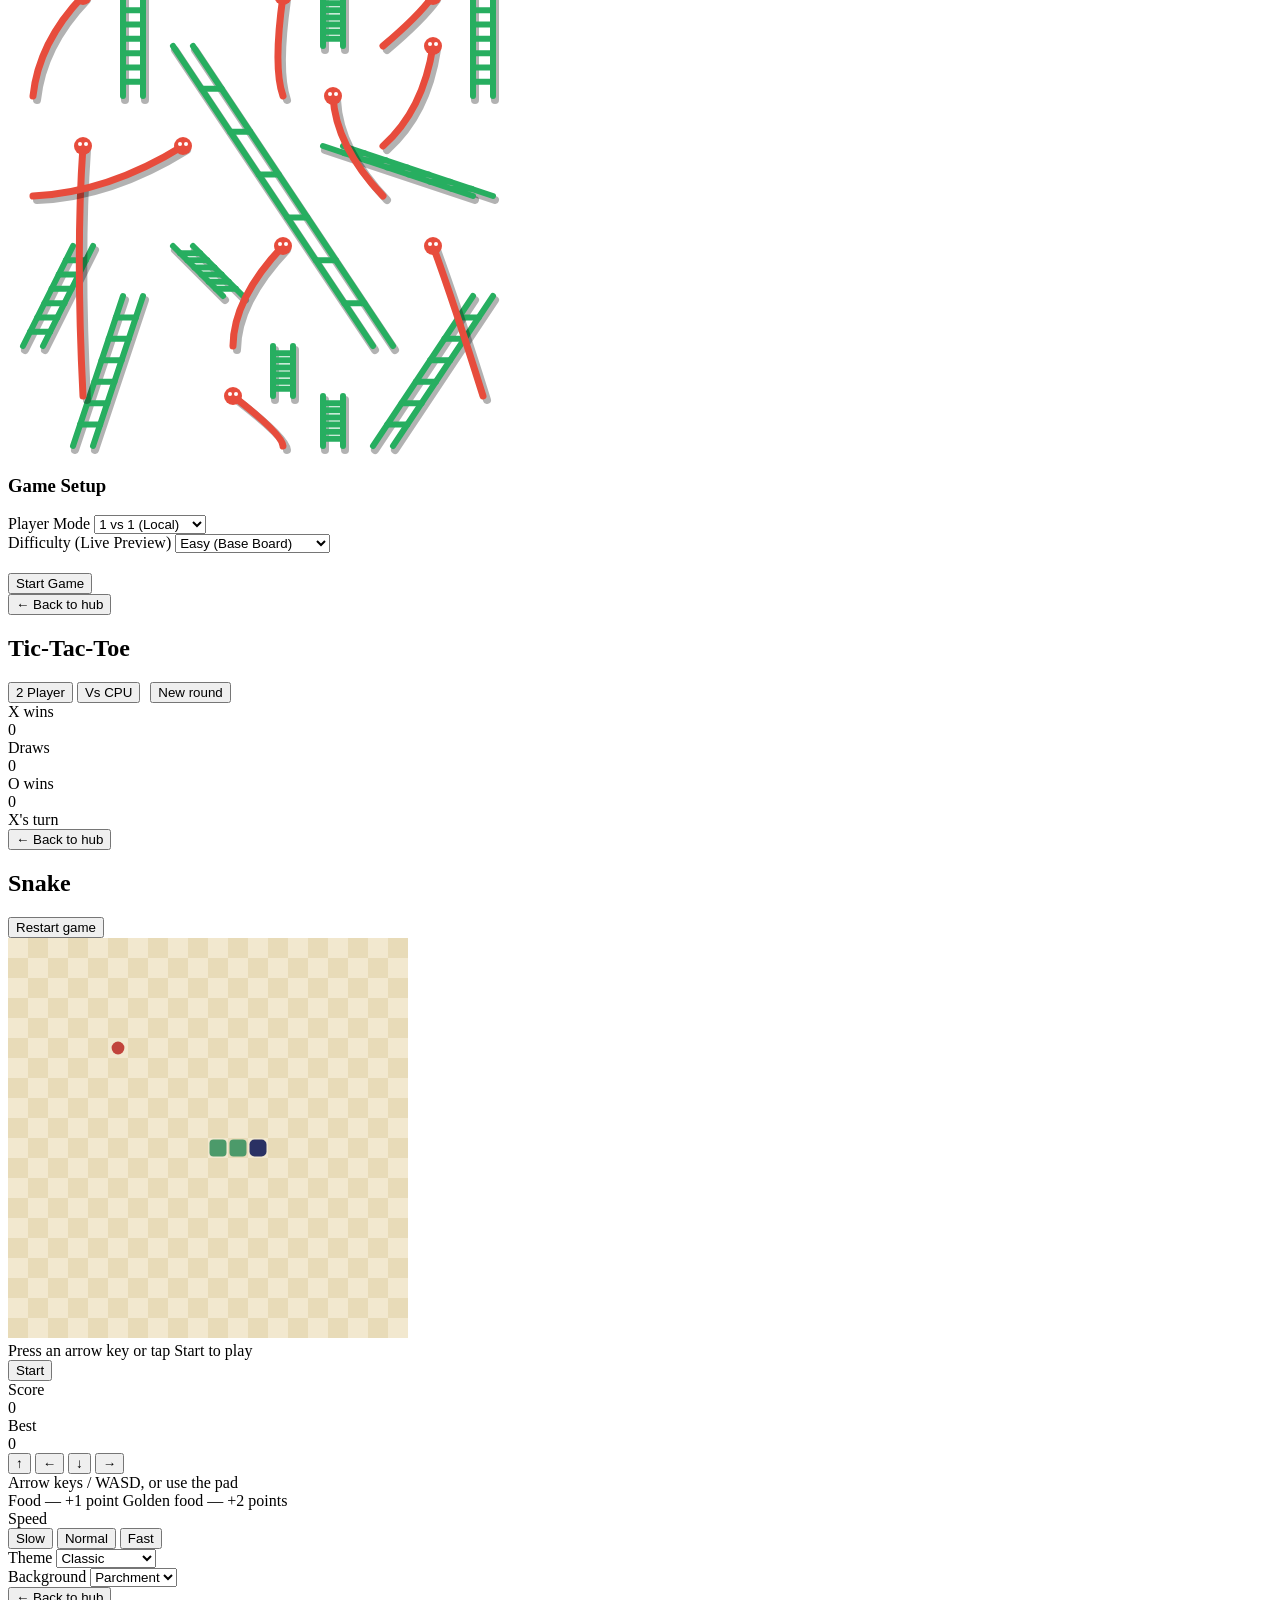
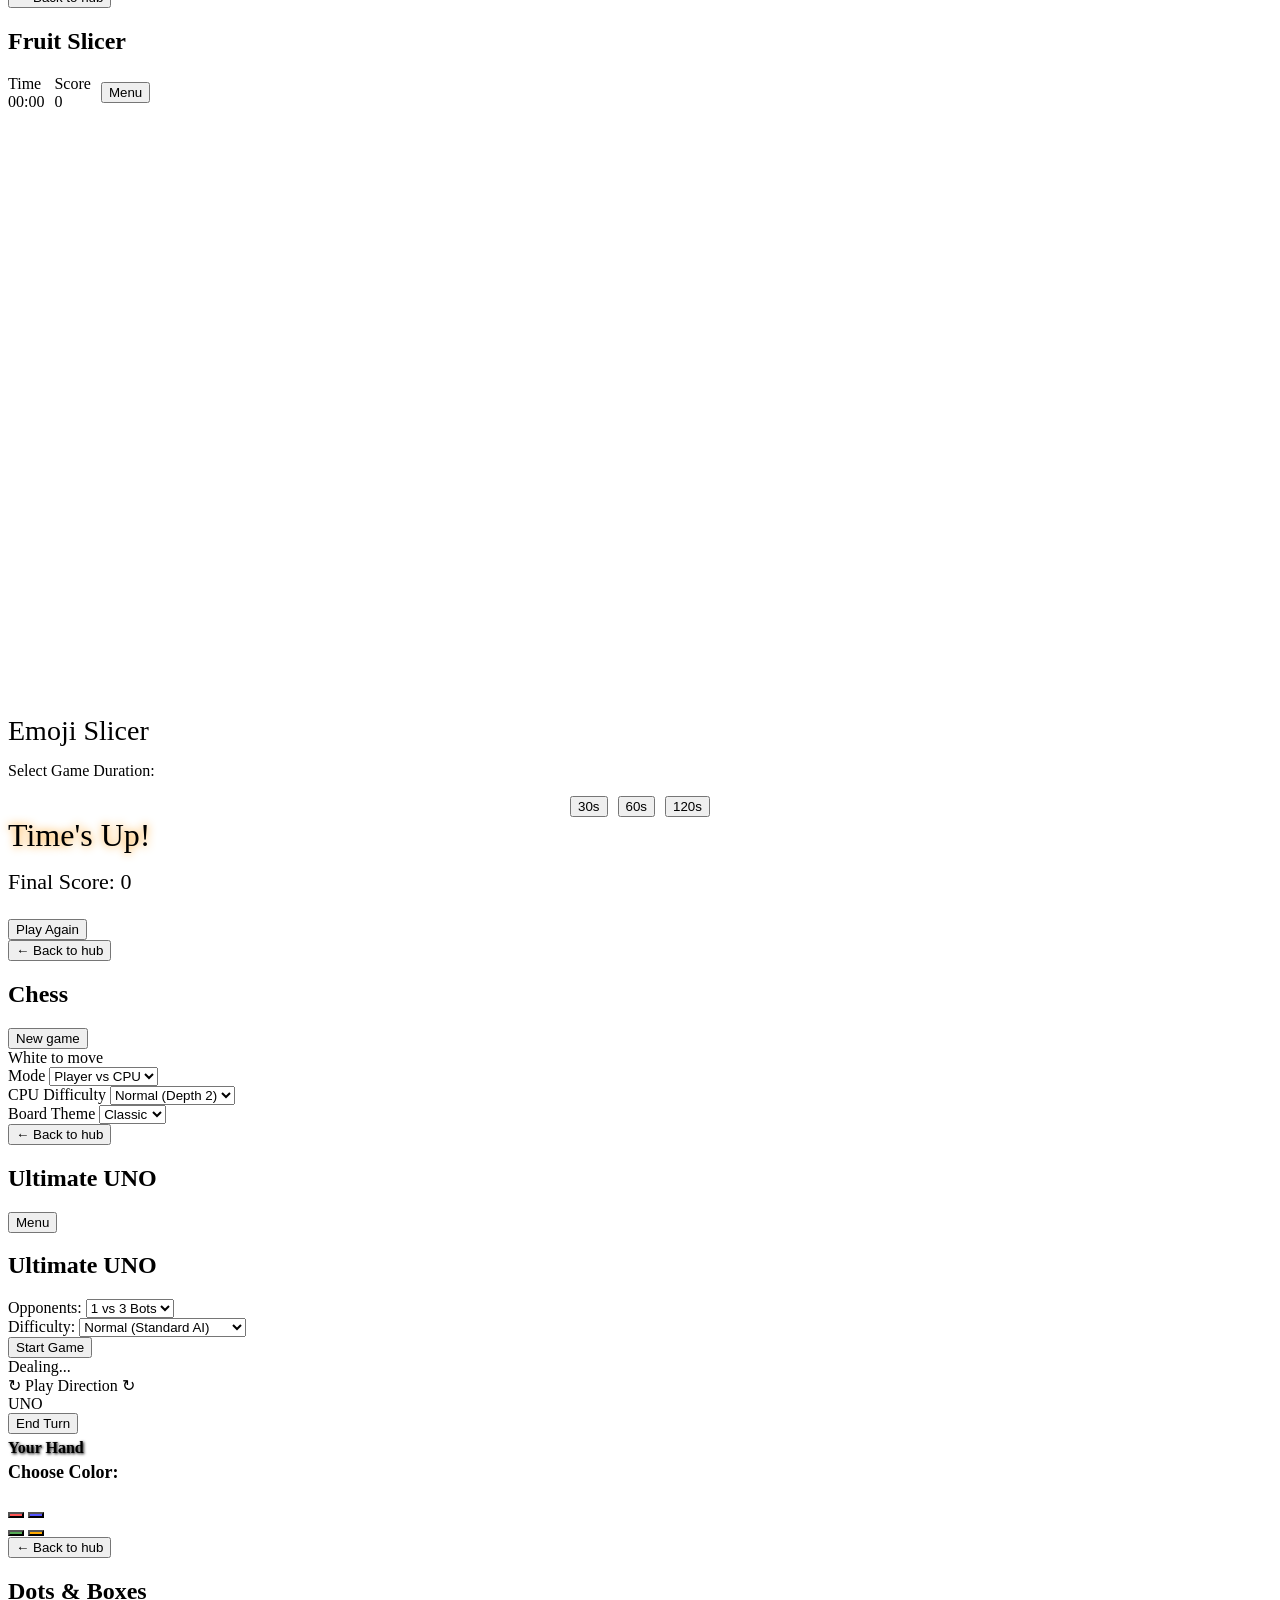
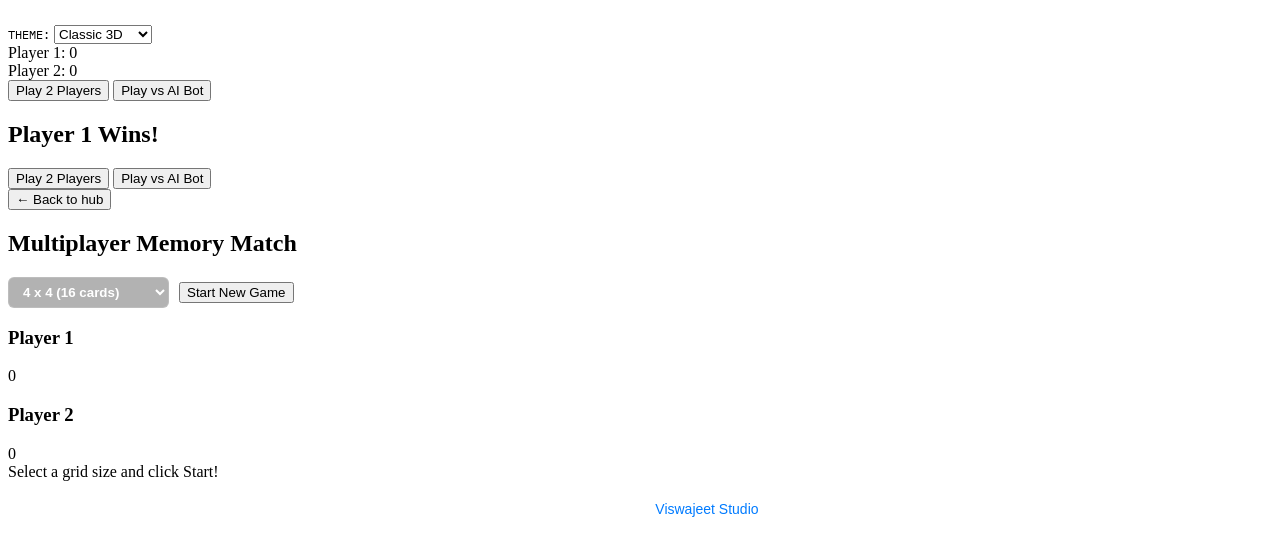
==== commit f621274d: "Update index.html" ====
--- a/index.html
+++ b/index.html
@@ -36,7 +36,7 @@
 <!-- HUB -->
   <section class="view active" id="view-hub">
     <h3 class="section-label">🎲 Games</h3>
-    <div class="hub-grid"></div>
+    <div class="hub-grid">
     
   <!-- Chat💬  -->
   <div class="game-card">
@@ -55,7 +55,7 @@
   <div class="card-content">
     <div class="eyebrow">Board · Strategy · Minimax</div>
     <h2>Chesse ♟️</h2>
-    <p>two-player strategy board game played on an 8x8 grid with 64 squares</p>
+    <p>two-player strategy board game played on an 8x8 grid with 64 squares.</p>
     <a href="chess.html"><button class="play-btn">Play now →</button></a>
   </div>
 </div>
@@ -199,7 +199,7 @@
       </div>
     </div>
 
-        </section>
+        
         
     <h3 class="section-label">🧰 Apps</h3>
     <div class="hub-grid">
